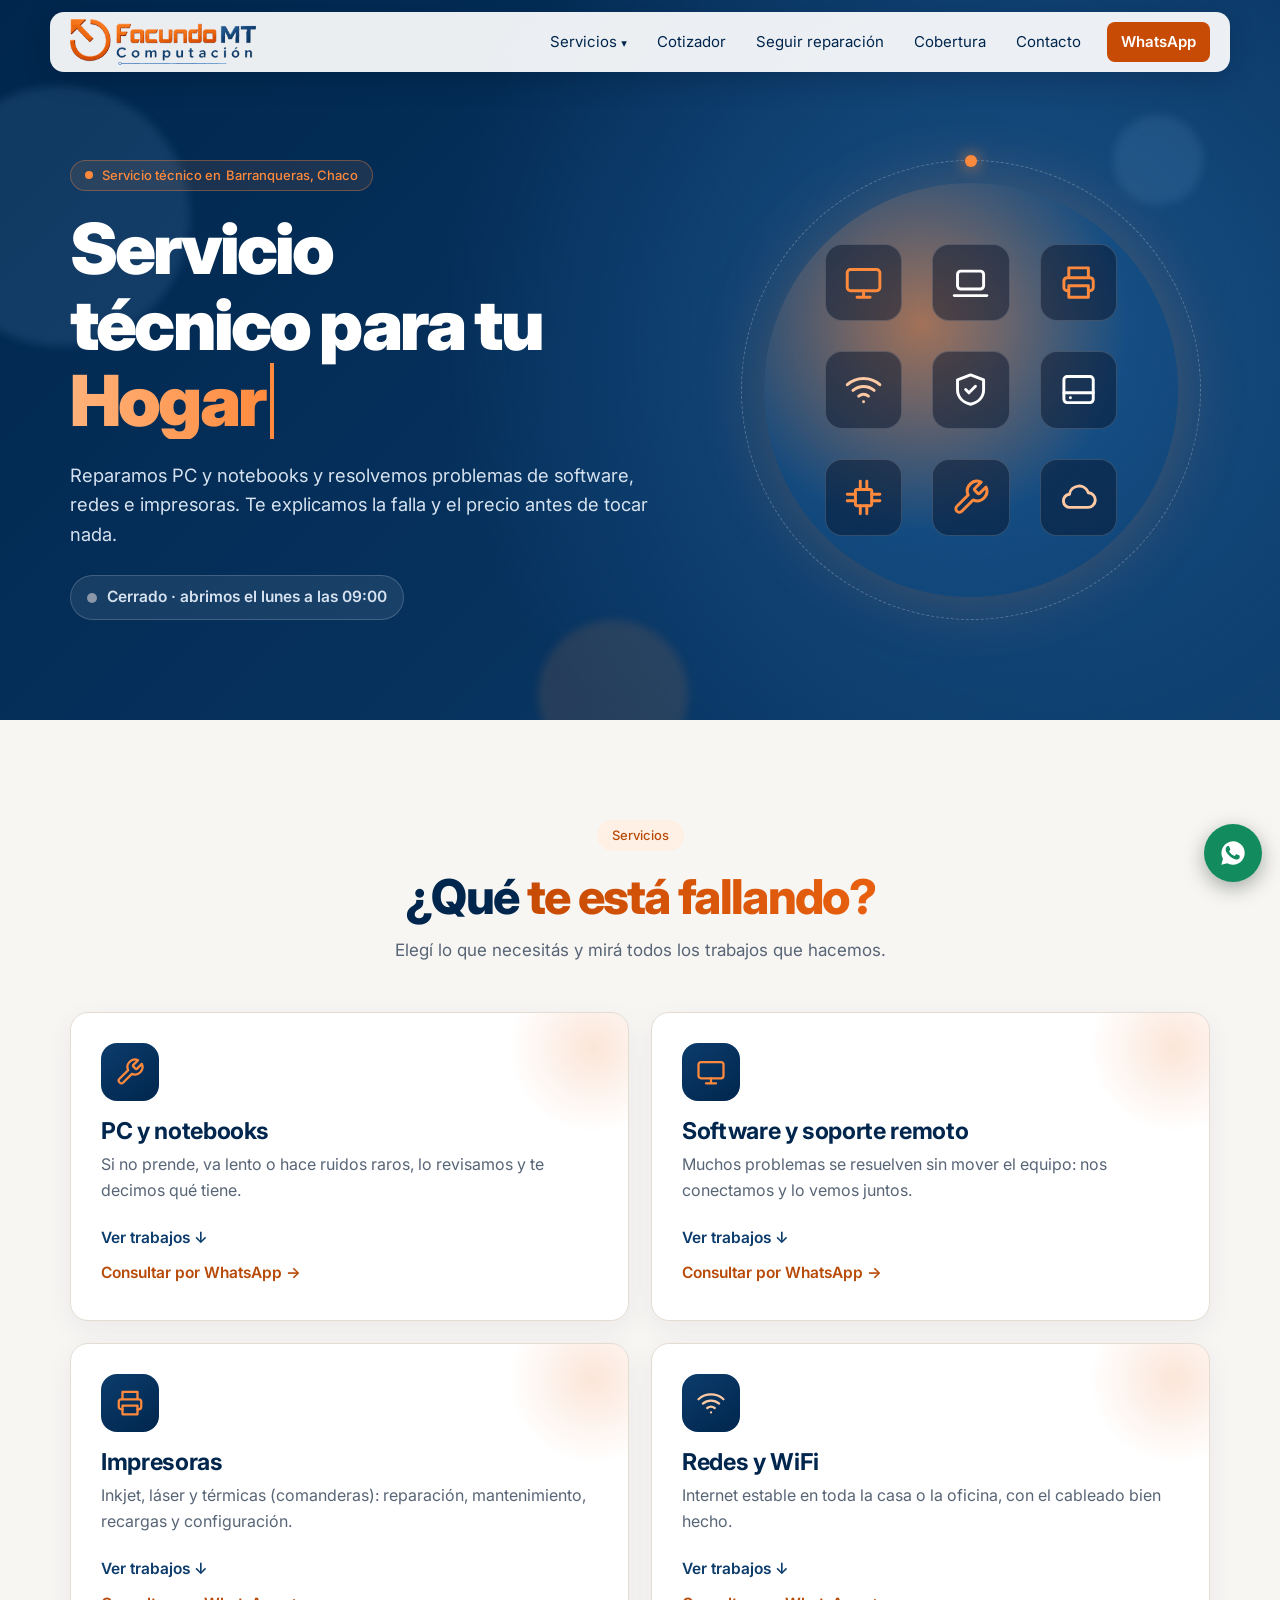
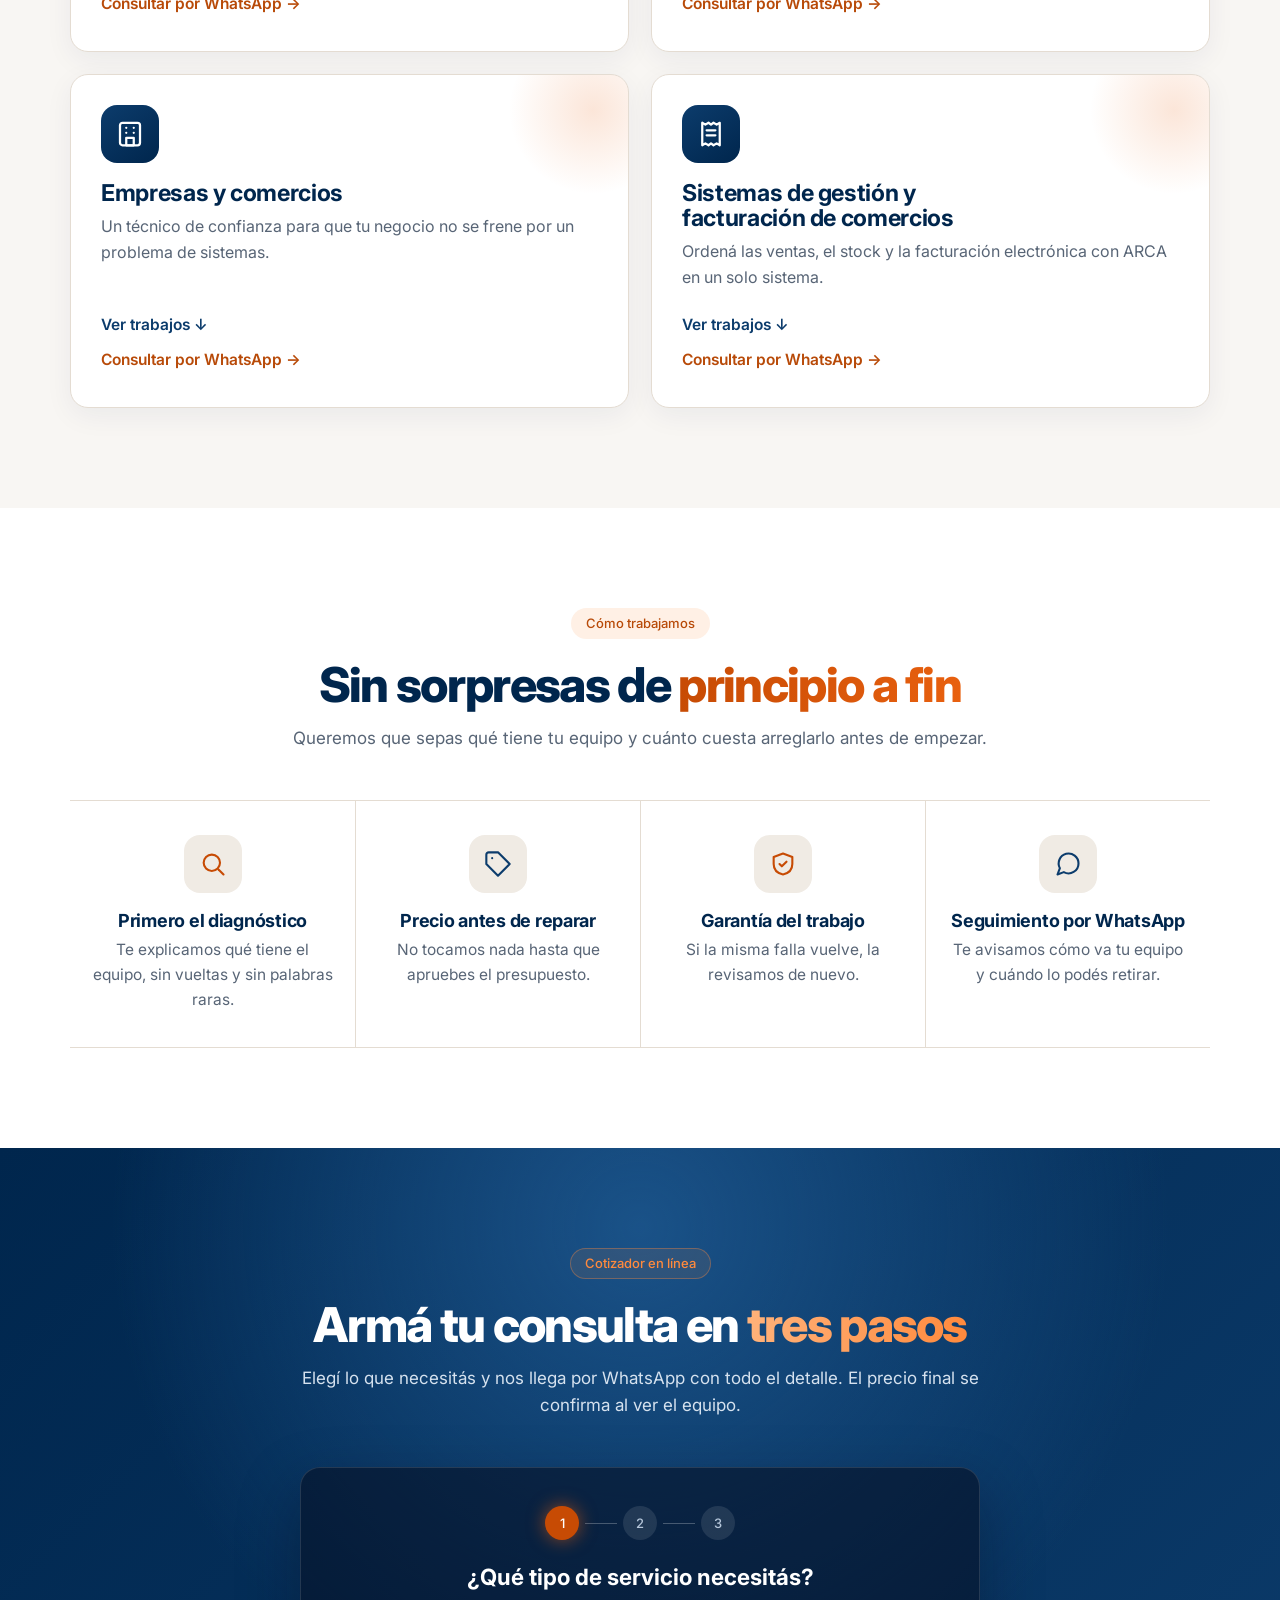
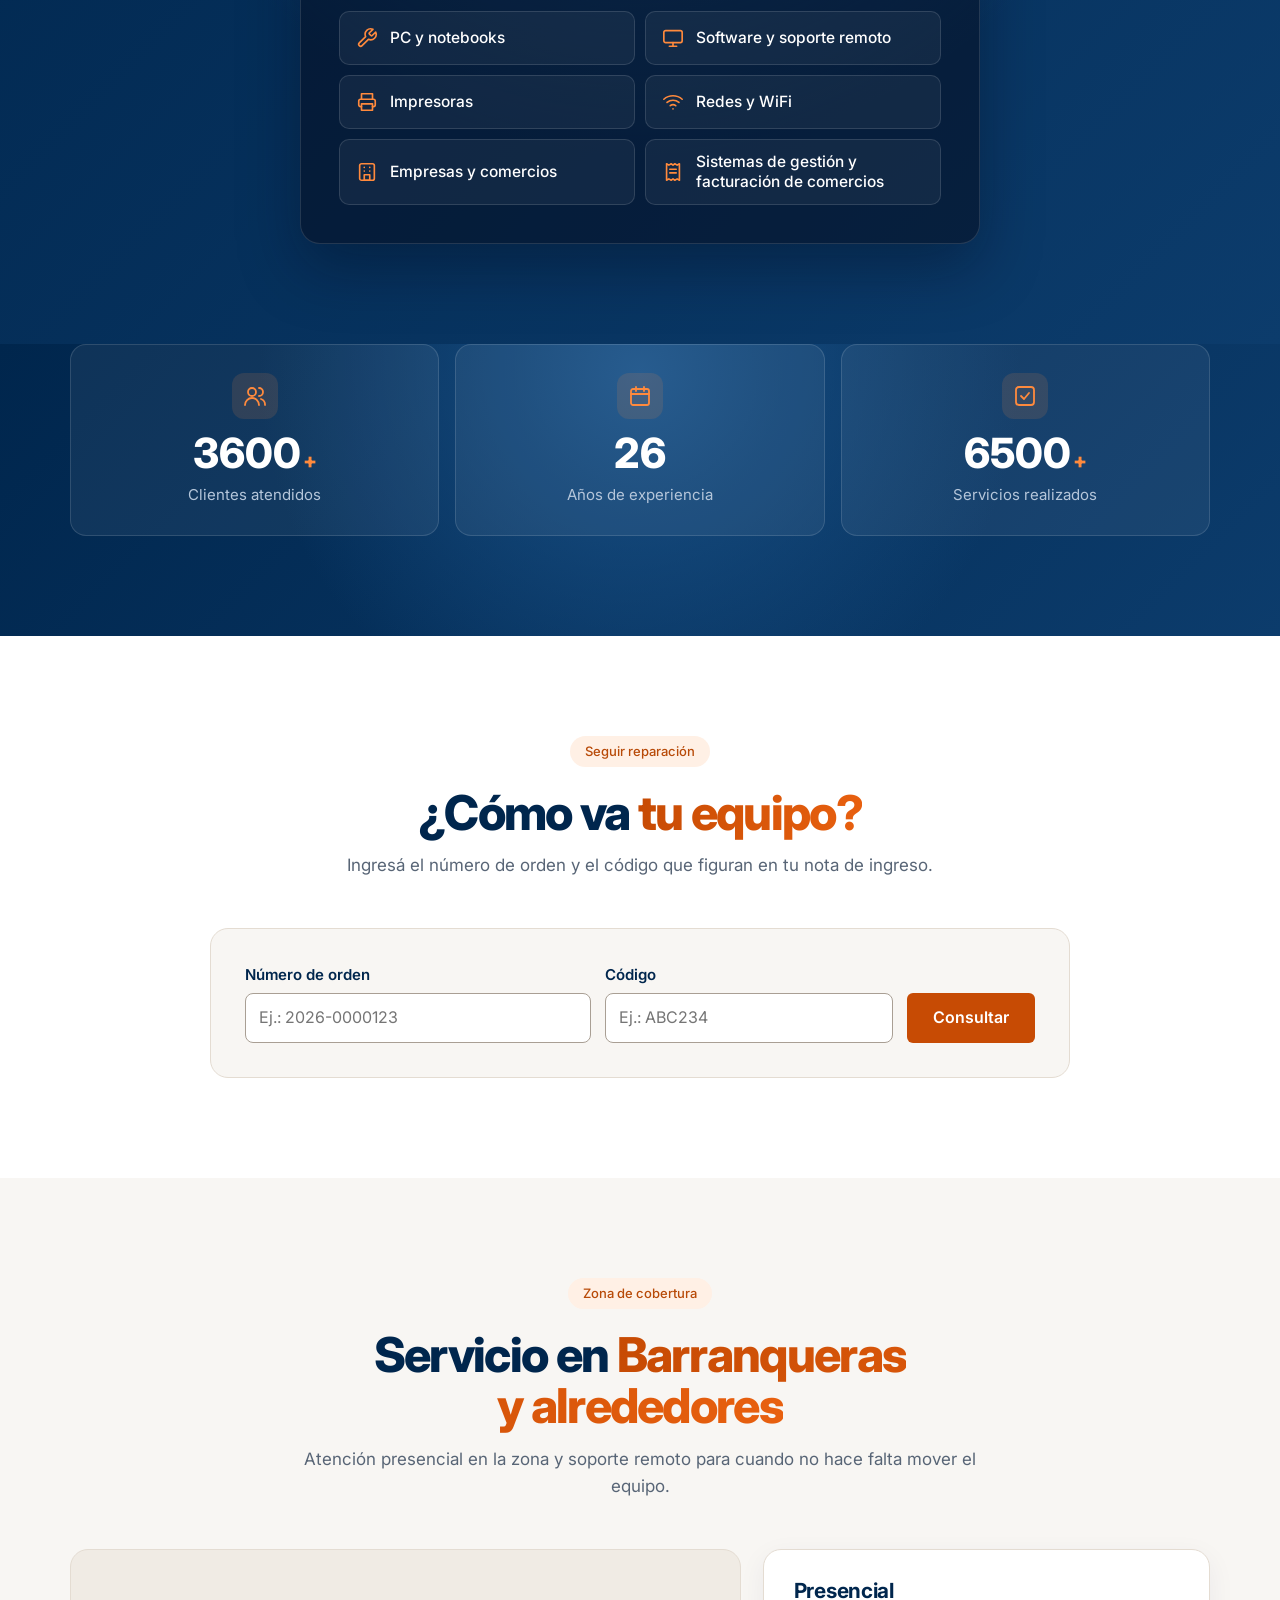
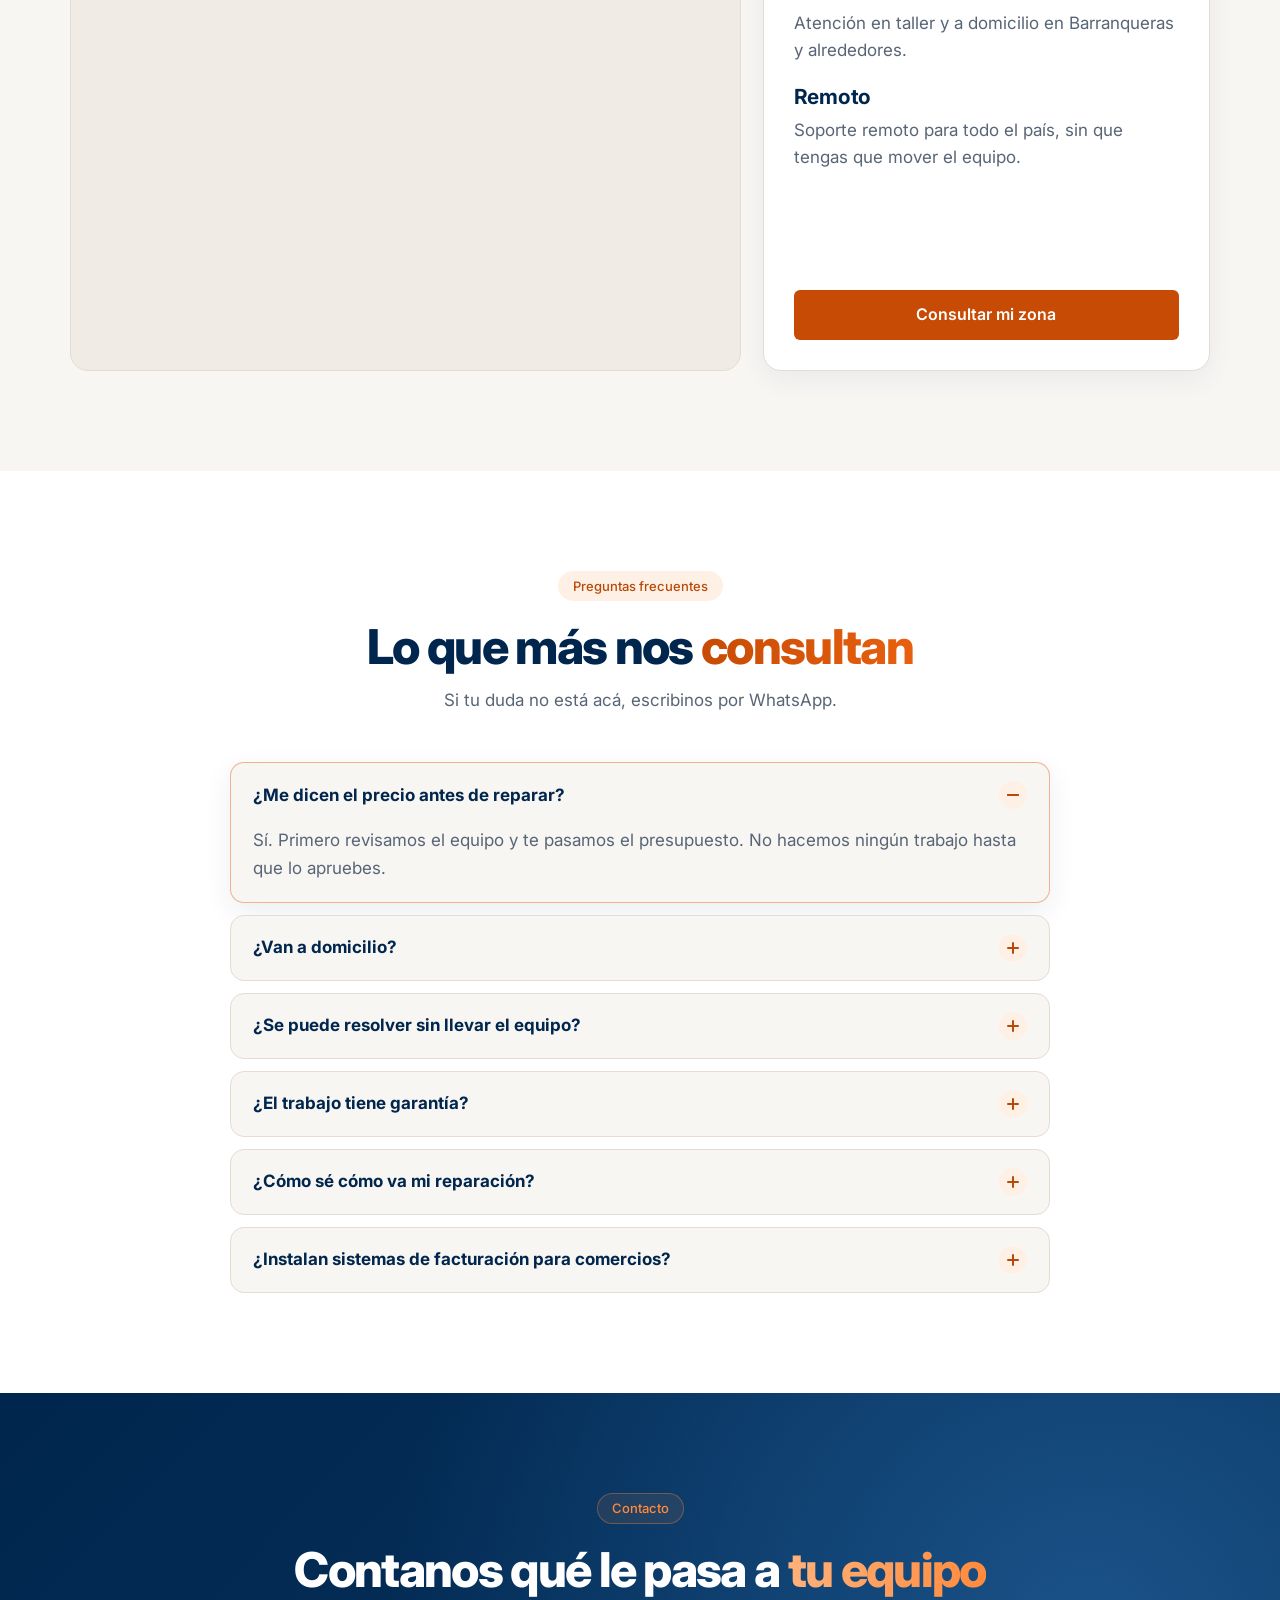
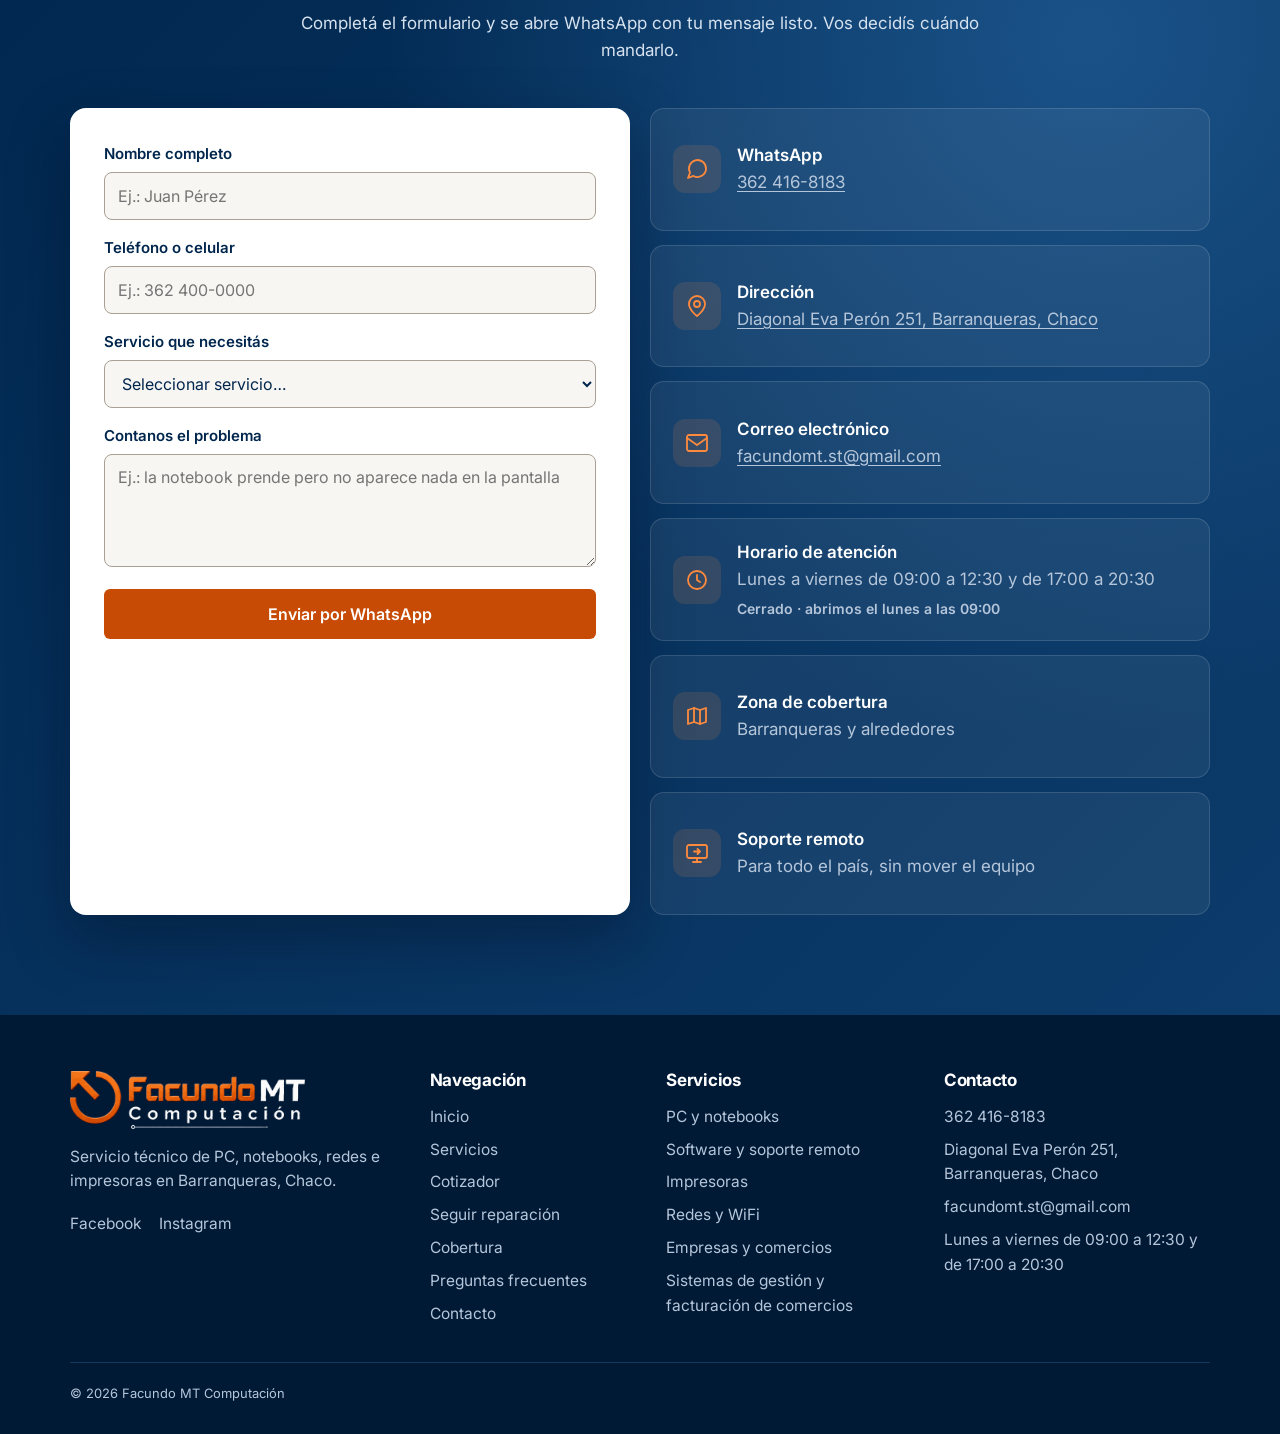
==== index.html @ bd8c8961 "Instagram en el pie de página Co-Authored-By: Claude Opus 5.5 <noreply@anthropic.com>" ====
<!doctype html>
<html lang="es">
<head>
<meta charset="utf-8">
<meta name="viewport" content="width=device-width, initial-scale=1">
<title>Facundo MT Computación | Servicio técnico en Barranqueras, Chaco</title>
<meta name="description" content="Servicio técnico de PC, notebooks, impresoras y redes en Barranqueras, Chaco. Soporte remoto y sistemas de facturación con ARCA. Consultá por WhatsApp.">
<link rel="canonical" href="https://www.facundomt.com.ar/">
<meta name="theme-color" content="#00264d">
<meta property="og:type" content="website">
<meta property="og:locale" content="es_AR">
<meta property="og:site_name" content="Facundo MT Computación">
<meta property="og:title" content="Facundo MT Computación | Servicio técnico en Barranqueras, Chaco">
<meta property="og:description" content="Reparación de PC, notebooks, impresoras y redes. Soporte remoto y sistemas de facturación con ARCA.">
<meta property="og:url" content="https://www.facundomt.com.ar/">
<meta property="og:image" content="https://www.facundomt.com.ar/compartir.png">
<meta property="og:image:width" content="1200">
<meta property="og:image:height" content="630">
<meta property="og:image:alt" content="Logo de Facundo MT Computación">
<meta name="twitter:card" content="summary_large_image">
<script type="application/ld+json">
{
  "@context": "https://schema.org",
  "@type": "ComputerRepair",
  "name": "Facundo MT Computación",
  "url": "https://www.facundomt.com.ar/",
  "logo": "https://www.facundomt.com.ar/logo.png",
  "image": "https://www.facundomt.com.ar/compartir.png",
  "telephone": "+54 9 362 416-8183",
  "email": "facundomt.st@gmail.com",
  "address": {
    "@type": "PostalAddress",
    "streetAddress": "Diagonal Eva Perón 251",
    "addressLocality": "Barranqueras",
    "addressRegion": "Chaco",
    "addressCountry": "AR"
  },
  "areaServed": "Barranqueras, Chaco",
  "openingHoursSpecification": [
    { "@type": "OpeningHoursSpecification", "dayOfWeek": ["Monday", "Tuesday", "Wednesday", "Thursday", "Friday"], "opens": "09:00", "closes": "12:30" },
    { "@type": "OpeningHoursSpecification", "dayOfWeek": ["Monday", "Tuesday", "Wednesday", "Thursday", "Friday"], "opens": "17:00", "closes": "20:30" }
  ]
}
</script>
<link rel="icon" type="image/png" href="favicon.png?v=21">
<link rel="apple-touch-icon" href="favicon.png?v=21">
<link rel="preconnect" href="https://fonts.googleapis.com">
<link rel="preconnect" href="https://fonts.gstatic.com" crossorigin>
<link href="https://fonts.googleapis.com/css2?family=Inter:wght@400;500;600;700;800;900&display=swap" rel="stylesheet">
<link rel="stylesheet" href="estilos.css?v=21">
</head>
<body>
<a class="saltar" href="#servicios">Saltar al contenido</a>
<div id="aviso-config" class="aviso-config" hidden>Vista previa: completá tus datos en <code>config.js</code> para activar tu WhatsApp.</div>

<header class="cabecera">
  <div class="contenedor cabecera-fila">
    <a class="marca" href="#inicio">
      <img src="logo.png?v=21" alt="Facundo MT Computación" width="600" height="148">
    </a>
    <button class="menu-boton" aria-expanded="false" aria-controls="menu" aria-label="Abrir menú">
      <span></span><span></span>
    </button>
    <nav id="menu" class="menu" aria-label="Principal">
      <div class="menu-grupo">
        <a href="#servicios">Servicios <span class="flecha" aria-hidden="true">▾</span></a>
        <div id="mega" class="mega"></div>
      </div>
      <a href="#cotizador">Cotizador</a>
      <a href="#seguimiento">Seguir reparación</a>
      <a href="#cobertura">Cobertura</a>
      <a href="#contacto">Contacto</a>
      <a class="menu-wa" data-wa="Hola, necesito ayuda con un equipo." target="_blank" rel="noopener">WhatsApp</a>
    </nav>
  </div>
</header>

<main>
  <section id="inicio" class="portada">
    <div class="particulas" aria-hidden="true"><i></i><i></i><i></i></div>
    <div class="contenedor portada-grilla">
      <div>
        <p class="insignia entrada"><span class="punto"></span>Servicio técnico en <span data-ciudad></span></p>
        <h1 class="entrada" style="--d:.1s" aria-label="Servicio técnico para tu PC, notebook, hogar, oficina o comercio">
          <span aria-hidden="true">Servicio técnico para tu</span>
          <span class="escritura" aria-hidden="true"><span id="escritura-texto">PC y notebook</span></span>
        </h1>
        <p class="portada-texto entrada" style="--d:.2s">Reparamos PC y notebooks y resolvemos problemas de software, redes e impresoras. Te explicamos la falla y el precio antes de tocar nada.</p>
        <p class="estado-local entrada" style="--d:.3s" id="estado-local" hidden><span class="estado-punto"></span><span id="estado-texto"></span></p>
      </div>
      <div class="orbe entrada" style="--d:.4s" aria-hidden="true">
        <div class="orbe-nucleo"></div>
        <div class="orbe-anillo"></div>
        <div class="orbe-iconos" id="orbe-iconos"></div>
      </div>
    </div>
  </section>

  <section id="servicios" class="seccion">
    <div class="contenedor">
      <div class="encabezado">
        <p class="insignia insignia-clara">Servicios</p>
        <h2>¿Qué <span class="texto-degrade">te está fallando?</span></h2>
        <p>Elegí lo que necesitás y mirá todos los trabajos que hacemos.</p>
      </div>
      <div id="lista-servicios" class="servicios"></div>
    </div>
  </section>

  <section class="seccion seccion-motivos">
    <div class="contenedor">
      <div class="encabezado">
        <p class="insignia insignia-clara">Cómo trabajamos</p>
        <h2>Sin sorpresas de <span class="texto-degrade">principio a fin</span></h2>
        <p>Queremos que sepas qué tiene tu equipo y cuánto cuesta arreglarlo antes de empezar.</p>
      </div>
      <ul id="lista-motivos" class="motivos"></ul>
    </div>
  </section>

  <section id="cotizador" class="seccion seccion-cotizador">
    <div class="contenedor">
      <div class="encabezado">
        <p class="insignia">Cotizador en línea</p>
        <h2>Armá tu consulta en <span class="texto-degrade">tres pasos</span></h2>
        <p>Elegí lo que necesitás y nos llega por WhatsApp con todo el detalle. El precio final se confirma al ver el equipo.</p>
      </div>
      <div class="asistente" id="asistente">
        <ol class="pasos" aria-hidden="true"><li>1</li><li>2</li><li>3</li></ol>
        <p class="asistente-paso" id="asistente-titulo" tabindex="-1"></p>
        <div id="asistente-cuerpo" class="asistente-opciones"></div>
        <button id="asistente-atras" class="asistente-atras" type="button" hidden>← Atrás</button>
      </div>
    </div>
  </section>

  <section id="bloque-numeros" class="seccion seccion-numeros" hidden>
    <div class="contenedor numeros" id="lista-numeros"></div>
  </section>

  <section id="bloque-opiniones" class="seccion" hidden>
    <div class="contenedor">
      <div class="encabezado">
        <p class="insignia insignia-clara">Opiniones</p>
        <h2>Lo que cuentan nuestros <span class="texto-degrade">clientes</span></h2>
        <p>Experiencias de personas que ya nos trajeron su equipo.</p>
      </div>
      <div class="carrusel-zona">
        <div id="lista-opiniones" class="carrusel" tabindex="0" aria-label="Opiniones de clientes"></div>
        <div class="carrusel-control">
          <button type="button" id="opinion-anterior" aria-label="Opinión anterior">←</button>
          <div id="opinion-puntos" class="carrusel-puntos" aria-hidden="true"></div>
          <button type="button" id="opinion-siguiente" aria-label="Opinión siguiente">→</button>
        </div>
      </div>
    </div>
  </section>

  <section id="seguimiento" class="seccion seccion-seguimiento">
    <div class="contenedor">
      <div class="encabezado">
        <p class="insignia insignia-clara">Seguir reparación</p>
        <h2>¿Cómo va <span class="texto-degrade">tu equipo?</span></h2>
        <p>Ingresá el número de orden y el código que figuran en tu nota de ingreso.</p>
      </div>
      <div class="seguimiento-caja">
        <form id="form-seguimiento" class="seguimiento-form" novalidate>
          <div>
            <label for="s-folio">Número de orden</label>
            <input id="s-folio" name="folio" autocomplete="off" inputmode="numeric" placeholder="Ej.: 2026-0000123" required>
          </div>
          <div>
            <label for="s-codigo">Código</label>
            <input id="s-codigo" name="codigo" autocomplete="off" autocapitalize="characters" spellcheck="false" maxlength="12" placeholder="Ej.: ABC234" required>
          </div>
          <button class="boton boton-wa" type="submit">Consultar</button>
        </form>
        <div id="resultado-seguimiento" class="seguimiento-resultado" aria-live="polite"></div>
      </div>
    </div>
  </section>

  <section id="cobertura" class="seccion seccion-cobertura">
    <div class="contenedor">
      <div class="encabezado">
        <p class="insignia insignia-clara">Zona de cobertura</p>
        <h2>Servicio en <span class="texto-degrade" id="cobertura-titulo"></span></h2>
        <p>Atención presencial en la zona y soporte remoto para cuando no hace falta mover el equipo.</p>
      </div>
      <div class="cobertura-grilla">
        <div class="cobertura-mapa" id="cobertura-mapa"></div>
        <div class="cobertura-info">
          <h3>Presencial</h3>
          <p id="cobertura-presencial"></p>
          <ul id="cobertura-zonas" class="zonas"></ul>
          <h3>Remoto</h3>
          <p id="cobertura-remoto"></p>
          <a class="boton boton-wa" data-wa="Hola, ¿llegan hasta mi zona?" target="_blank" rel="noopener">Consultar mi zona</a>
        </div>
      </div>
    </div>
  </section>

  <section id="preguntas" class="seccion seccion-preguntas" hidden>
    <div class="contenedor">
      <div class="encabezado">
        <p class="insignia insignia-clara">Preguntas frecuentes</p>
        <h2>Lo que más nos <span class="texto-degrade">consultan</span></h2>
        <p>Si tu duda no está acá, escribinos por WhatsApp.</p>
      </div>
      <div id="lista-preguntas" class="preguntas"></div>
    </div>
  </section>

  <section id="contacto" class="seccion seccion-contacto">
    <div class="contenedor">
      <div class="contacto-titulo">
        <p class="insignia">Contacto</p>
        <h2>Contanos qué le pasa a <span class="texto-degrade">tu equipo</span></h2>
        <p>Completá el formulario y se abre WhatsApp con tu mensaje listo. Vos decidís cuándo mandarlo.</p>
      </div>
      <div class="contacto-grilla">
        <form id="formulario" class="formulario">
          <label for="f-nombre">Nombre completo</label>
          <input id="f-nombre" name="nombre" autocomplete="name" placeholder="Ej.: Juan Pérez" required>
          <label for="f-telefono">Teléfono o celular</label>
          <input id="f-telefono" name="telefono" type="tel" autocomplete="tel" placeholder="Ej.: 362 400-0000">
          <label for="f-servicio">Servicio que necesitás</label>
          <select id="f-servicio" name="servicio" required></select>
          <label for="f-problema">Contanos el problema</label>
          <textarea id="f-problema" name="problema" rows="4" required placeholder="Ej.: la notebook prende pero no aparece nada en la pantalla"></textarea>
          <button class="boton boton-wa" type="submit">Enviar por WhatsApp</button>
        </form>
        <ul id="datos-contacto" class="contacto-tarjetas"></ul>
      </div>
    </div>
  </section>
</main>

<footer class="pie">
  <div class="contenedor pie-grilla">
    <div>
      <img class="pie-marca" src="logo-claro.png?v=21" alt="Facundo MT Computación" width="600" height="148" loading="lazy">
      <p>Servicio técnico de PC, notebooks, redes e impresoras en <span data-ciudad></span>.</p>
      <div id="pie-redes" class="pie-redes"></div>
    </div>
    <nav aria-label="Secciones">
      <h3>Navegación</h3>
      <ul>
        <li><a href="#inicio">Inicio</a></li>
        <li><a href="#servicios">Servicios</a></li>
        <li><a href="#cotizador">Cotizador</a></li>
        <li><a href="#seguimiento">Seguir reparación</a></li>
        <li><a href="#cobertura">Cobertura</a></li>
        <li><a href="#preguntas">Preguntas frecuentes</a></li>
        <li><a href="#contacto">Contacto</a></li>
      </ul>
    </nav>
    <nav aria-label="Servicios">
      <h3>Servicios</h3>
      <ul id="pie-servicios"></ul>
    </nav>
    <div>
      <h3>Contacto</h3>
      <ul id="pie-contacto"></ul>
    </div>
  </div>
  <div class="contenedor pie-copy"><small>© <span id="anio"></span> <span data-nombre></span></small></div>
</footer>

<a class="wa-flotante" data-wa="Hola, necesito ayuda con un equipo." target="_blank" rel="noopener" aria-label="Escribir por WhatsApp">
  <svg viewBox="0 0 24 24" width="28" height="28" aria-hidden="true"><path fill="currentColor" d="M12 2a10 10 0 0 0-8.6 15L2 22l5.1-1.3A10 10 0 1 0 12 2Zm5.8 14.1c-.2.7-1.4 1.3-2 1.4-.5.1-1.2.1-1.9-.1-.4-.1-1-.3-1.8-.7-3-1.3-5-4.4-5.200-4.600-.1-.2-1.200-1.600-1.200-3.100s.8-2.200 1.100-2.500c.3-.3.600-.4.800-.4h.6c.2 0 .4 0 .6.500l.8 2c.1.200.1.400 0 .6l-.3.5-.4.5c-.1.100-.3.300-.1.600.2.300.8 1.300 1.700 2.100 1.200 1 2.100 1.400 2.400 1.500.3.100.5.100.7-.1l.9-1.100c.2-.3.400-.2.700-.1l1.900.9c.3.100.5.200.6.300.100.200.100.800-.1 1.500Z"/></svg>
</a>

<script src="config.js?v=21"></script>
<script src="app.js?v=21"></script>
</body>
</html>
---- estilos.css ----
:root {
  --tinta: #00264d;
  --tinta-2: #0c3c6c;
  --texto: #1f3147;
  --texto-suave: #586576;
  --papel: #f8f6f3;
  --papel-2: #f0ebe4;
  --blanco: #ffffff;
  --linea: #e4dcd2;
  --ambar: #ff8a3d;
  --ambar-oscuro: #b84a08;
  --azul: #ffb27a;
  --wa: #c74b04;
  --wa-hover: #b04304;
  --claro-suave: #b5c6da;
  --titulos: "Inter", system-ui, -apple-system, "Segoe UI", sans-serif;
  --cuerpo: "Inter", system-ui, -apple-system, "Segoe UI", sans-serif;
  --mono: "Inter", system-ui, -apple-system, "Segoe UI", sans-serif;
}

* { box-sizing: border-box; }
html { scroll-behavior: smooth; scroll-padding-top: 92px; }
body { margin: 0; background: var(--papel); color: var(--texto); font: 400 1.0625rem/1.6 var(--cuerpo); overflow-x: hidden; }
h1, h2, h3 { font-family: var(--titulos); line-height: 1.08; margin: 0; color: var(--tinta); text-wrap: balance; }
h1 { font-size: clamp(2.35rem, 6vw, 4.4rem); font-weight: 900; letter-spacing: -.04em; color: var(--blanco); }
h2 { font-size: clamp(1.9rem, 4vw, 3rem); font-weight: 800; letter-spacing: -.035em; }
h3 { font-size: 1.3rem; font-weight: 700; letter-spacing: -.015em; }
p { margin: 0; }
a { color: inherit; }
:focus-visible { outline: 3px solid var(--ambar); outline-offset: 3px; border-radius: 4px; }
[hidden] { display: none !important; }

.contenedor { width: min(1140px, 100% - 32px); margin-inline: auto; }
.saltar { position: absolute; left: -999px; top: 8px; background: var(--blanco); padding: 8px 14px; z-index: 30; }
.saltar:focus { left: 8px; }
.aviso-config { background: var(--ambar); color: var(--tinta); font-size: .875rem; padding: 6px 16px; text-align: center; }
.aviso-config code { font-family: var(--mono); }

.boton { display: inline-flex; align-items: center; justify-content: center; min-height: 50px; padding: 12px 24px; border-radius: 6px; border: 2px solid transparent; font: 600 1rem/1.2 var(--cuerpo); text-decoration: none; cursor: pointer; transition: background-color .15s, color .15s, border-color .15s, transform .2s, box-shadow .2s; }
.boton:hover { transform: translateY(-2px); }
.boton-wa { background: var(--wa); color: #fff; }
.boton-wa:hover { background: var(--wa-hover); box-shadow: 0 10px 26px rgba(232, 96, 15, .4); }
.boton-linea { border-color: rgba(255, 255, 255, .35); color: var(--blanco); }
.boton-linea:hover { border-color: var(--ambar); color: var(--ambar); }

/* Cabecera flotante */
.cabecera { position: fixed; top: 12px; left: 12px; right: 12px; max-width: 1180px; margin-inline: auto; z-index: 20; background: rgba(255, 255, 255, .92); backdrop-filter: blur(14px); color: var(--tinta); border-radius: 14px; box-shadow: 0 8px 26px rgba(4, 16, 36, .22); transition: background-color .25s, box-shadow .25s; }
.cabecera.con-scroll { background: var(--blanco); box-shadow: 0 10px 32px rgba(4, 16, 36, .28); }
.cabecera-fila { display: flex; align-items: center; justify-content: space-between; min-height: 60px; gap: 20px; }
.marca { display: flex; align-items: center; gap: 10px; font: 700 1.125rem/1.1 var(--titulos); text-decoration: none; }
.marca img { display: block; width: auto; height: 46px; }
.menu { display: flex; align-items: center; gap: 6px; font-size: .9375rem; }
.menu a { display: block; white-space: nowrap; padding: 7px 12px; border-radius: 8px; text-decoration: none; transition: background-color .2s, color .2s; }
.menu a:hover, .menu a.activa { background: var(--papel-2); color: #b84a08; }
.menu .menu-wa { background: var(--wa); color: #fff; padding: 8px 14px; margin-left: 8px; font-weight: 600; }
.menu .menu-wa:hover { background: var(--wa-hover); color: #fff; }
.flecha { display: inline-block; font-size: .75em; transition: transform .2s; }
.menu-grupo { position: relative; }
.menu-grupo:hover .flecha, .menu-grupo:focus-within .flecha { transform: rotate(180deg); }
.mega { position: absolute; top: calc(100% + 12px); left: -20px; width: 560px; display: grid; grid-template-columns: 1fr 1fr; gap: 4px; padding: 12px; background: var(--blanco); border-radius: 14px; box-shadow: 0 18px 44px rgba(4, 16, 36, .28); opacity: 0; visibility: hidden; transform: translateY(10px); transition: opacity .2s, transform .2s, visibility .2s; }
.mega::before { content: ""; position: absolute; left: 0; right: 0; top: -14px; height: 14px; }
.menu-grupo:hover .mega, .menu-grupo:focus-within .mega { opacity: 1; visibility: visible; transform: none; }
.mega a { white-space: normal; }
.mega a b { display: block; color: var(--tinta); font-weight: 600; }
.mega a small { display: block; margin-top: 2px; color: var(--texto-suave); font-size: .8125rem; line-height: 1.35; }
.menu-boton { display: none; width: 44px; height: 44px; background: none; border: 0; padding: 10px; cursor: pointer; }
.menu-boton span { display: block; height: 2px; background: var(--tinta); margin: 7px 0; transition: transform .2s; }
.menu-boton[aria-expanded="true"] span:first-child { transform: translateY(4.5px) rotate(45deg); }
.menu-boton[aria-expanded="true"] span:last-child { transform: translateY(-4.5px) rotate(-45deg); }

/* Portada */
.portada { position: relative; overflow: hidden; background: radial-gradient(circle at 78% 45%, #1a5288 0%, transparent 52%), linear-gradient(135deg, #00264d 0%, #0c3c6c 100%); color: #d6e2ef; padding: clamp(116px, 13vw, 160px) 0 clamp(60px, 8vw, 100px); }
.portada-grilla { position: relative; display: grid; grid-template-columns: 1.25fr 1fr; gap: clamp(32px, 5vw, 64px); align-items: center; }
.insignia { display: inline-flex; flex-wrap: wrap; align-items: center; gap: .4em; margin-bottom: 20px; padding: 6px 14px; border: 1px solid rgba(255, 138, 61, .35); border-radius: 999px; background: rgba(255, 138, 61, .1); color: var(--ambar); font: 500 .8125rem/1.3 var(--mono); }
.punto { width: 8px; height: 8px; margin-right: 4px; border-radius: 50%; background: var(--ambar); animation: latir 2s ease-in-out infinite; }
.escritura { display: block; min-height: 1.08em; white-space: nowrap; }
#escritura-texto { display: inline-block; min-height: 1.08em; padding-right: 6px; vertical-align: top; background: linear-gradient(90deg, var(--azul), var(--ambar)); -webkit-background-clip: text; background-clip: text; color: transparent; border-right: 4px solid var(--ambar); animation: cursor .8s step-end infinite; }
.particulas i { position: absolute; border-radius: 50%; background: rgba(120, 170, 220, .14); filter: blur(4px); animation: derivar 9s ease-in-out infinite; }
.particulas i:nth-child(1) { width: 260px; height: 260px; left: -70px; top: 12%; }
.particulas i:nth-child(2) { width: 150px; height: 150px; left: 42%; bottom: -50px; background: rgba(255, 138, 61, .12); animation-delay: -3s; }
.particulas i:nth-child(3) { width: 90px; height: 90px; right: 6%; top: 16%; animation-delay: -6s; }
.orbe { position: relative; width: min(100%, 460px); aspect-ratio: 1; margin-inline: auto; }
.orbe-nucleo { position: absolute; inset: 5%; border-radius: 50%; background: radial-gradient(circle at 38% 34%, rgba(255, 138, 61, .6), rgba(20, 80, 135, .5) 55%, rgba(11, 60, 110, .25) 100%); box-shadow: 0 0 70px rgba(255, 138, 61, .22); animation: respirar 6s ease-in-out infinite; }
.orbe-anillo { position: absolute; inset: 0; border: 1px dashed rgba(255, 255, 255, .25); border-radius: 50%; animation: girar 22s linear infinite; }
.orbe-anillo::after { content: ""; position: absolute; top: -6px; left: calc(50% - 6px); width: 12px; height: 12px; border-radius: 50%; background: var(--ambar); box-shadow: 0 0 16px var(--ambar); }
.orbe-iconos { position: absolute; inset: 15%; display: grid; grid-template-columns: repeat(3, 1fr); place-items: center; }
.ficha { display: grid; place-items: center; width: 72%; aspect-ratio: 1; border: 1px solid rgba(255, 255, 255, .16); border-radius: 22%; background: rgba(6, 20, 45, .5); color: var(--c); animation: flotar 6s ease-in-out infinite; }
.ficha svg { width: 52%; height: 52%; fill: none; stroke: currentColor; stroke-width: 1.8; stroke-linecap: round; stroke-linejoin: round; }
.portada-texto { margin-top: 22px; max-width: 56ch; font-size: 1.15rem; }
.acciones { display: flex; flex-wrap: wrap; gap: 12px; margin-top: 32px; }

/* Secciones */
.seccion { padding: clamp(60px, 8vw, 100px) 0; }
.encabezado { max-width: 720px; margin: 0 auto 48px; text-align: center; }
.encabezado h2 { margin-bottom: 14px; }
.encabezado p:last-child { color: var(--texto-suave); font-size: 1.0625rem; }
.insignia-clara { border-color: transparent; background: #fff0e5; color: #b84a08; }
.texto-degrade { background: linear-gradient(90deg, #c74b04, #e8600f); -webkit-background-clip: text; background-clip: text; color: transparent; }
.solo-lector { position: absolute; width: 1px; height: 1px; overflow: hidden; clip-path: inset(50%); white-space: nowrap; }
.icono svg { display: block; fill: none; stroke: currentColor; stroke-width: 1.8; stroke-linecap: round; stroke-linejoin: round; }

/* Servicios */
.servicios { display: grid; grid-template-columns: repeat(2, 1fr); gap: 22px; }
.servicio { position: relative; overflow: hidden; display: flex; flex-direction: column; padding: 30px; background: var(--blanco); border: 1px solid var(--linea); border-radius: 18px; box-shadow: 0 8px 28px rgba(0, 38, 77, .06); transition: transform .25s, box-shadow .25s; }
.servicio:last-child:nth-child(odd) { grid-column: 1 / -1; }
.servicio::before { content: ""; position: absolute; top: -50px; right: -50px; width: 170px; height: 170px; border-radius: 50%; background: radial-gradient(circle, rgba(232, 96, 15, .16), transparent 70%); pointer-events: none; }
.servicio::after { content: ""; position: absolute; left: 0; right: 0; bottom: 0; height: 3px; background: linear-gradient(90deg, #c74b04, var(--ambar)); transform: scaleX(0); transform-origin: left; transition: transform .35s; }
.servicio:hover { transform: translateY(-6px); box-shadow: 0 20px 44px rgba(0, 38, 77, .14); }
.servicio:hover::after { transform: scaleX(1); }
.servicio-icono { display: grid; place-items: center; width: 58px; height: 58px; border-radius: 16px; background: linear-gradient(145deg, #0c3c6c, #00264d); color: var(--c, #ff8a3d); transition: color .25s, transform .25s, box-shadow .25s; position: relative; overflow: hidden; }
.servicio-icono::before { content: ""; position: absolute; inset: 0; background: linear-gradient(135deg, #c74b04, #f08424); opacity: 0; transition: opacity .25s; }
.servicio-icono svg { position: relative; }
.servicio-icono svg { width: 30px; height: 30px; }
.servicio:hover .servicio-icono { color: #fff; transform: translateY(-4px) scale(1.06); box-shadow: 0 12px 24px rgba(232, 96, 15, .35); }
.servicio:hover .servicio-icono::before { opacity: 1; }
.servicio h3 { margin-top: 18px; font-size: 1.45rem; }
.servicio p { margin-top: 8px; color: var(--texto-suave); font-size: 1rem; }
.servicio-detalle { display: grid; grid-template-rows: 0fr; visibility: hidden; transition: grid-template-rows .35s ease, visibility .35s; }
.servicio.abierto .servicio-detalle { grid-template-rows: 1fr; visibility: visible; }
.servicio-detalle ul { min-height: 0; overflow: hidden; list-style: none; margin: 0; padding: 0; font-size: .9688rem; }
.servicio-detalle li { position: relative; padding: 7px 0 7px 26px; }
.servicio-detalle li:first-child { margin-top: 12px; }
.servicio-detalle li::before { content: "✓"; position: absolute; left: 2px; color: var(--ambar-oscuro); font-weight: 600; }
.servicio-acciones { display: grid; justify-items: start; gap: 2px; margin-top: auto; padding-top: 16px; }
.servicio-ver { min-height: 36px; padding: 4px 0; background: none; border: 0; color: #0c3c6c; font: 600 .9688rem var(--cuerpo); cursor: pointer; }
.servicio-ver span { display: inline-block; transition: transform .3s; }
.servicio.abierto .servicio-ver span { transform: rotate(180deg); }
.servicio-enlace { padding: 4px 0; color: var(--ambar-oscuro); font-weight: 600; font-size: .9688rem; text-decoration: none; text-underline-offset: 3px; }
.servicio-enlace:hover { text-decoration: underline; }

/* Cómo trabajamos */
.seccion-motivos { background: var(--blanco); }
.motivos { display: grid; grid-template-columns: repeat(4, 1fr); list-style: none; margin: 0; padding: 0; border-block: 1px solid var(--linea); }
.motivos li { padding: 34px 22px; text-align: center; border-left: 1px solid var(--linea); transition: background-color .25s; }
.motivos li:first-child { border-left: 0; }
.motivos li:hover { background: #fff5ee; }
.motivo-icono { display: grid; place-items: center; width: 58px; height: 58px; margin: 0 auto 18px; border-radius: 16px; background: var(--papel-2); color: var(--c); transition: background .25s, color .25s, transform .25s; }
.motivo-icono svg { width: 28px; height: 28px; }
.motivos li:hover .motivo-icono { background: linear-gradient(135deg, #c74b04, #f08424); color: #fff; transform: translateY(-4px); }
.motivos h3 { font-size: 1.125rem; }
.motivos p { margin-top: 8px; color: var(--texto-suave); font-size: .9688rem; }

/* Cotizador */
.seccion-cotizador, .seccion-numeros { background: radial-gradient(circle at 50% 10%, #1a5288 0%, transparent 55%), linear-gradient(135deg, #00264d 0%, #0c3c6c 100%); color: #d6e2ef; }
.seccion-cotizador h2 { color: var(--blanco); }
.seccion-cotizador .encabezado p:last-child { color: #d6e2ef; }
.asistente { max-width: 680px; margin-inline: auto; padding: clamp(22px, 4vw, 38px); background: rgba(5, 15, 35, .6); border: 1px solid rgba(255, 255, 255, .12); border-radius: 20px; box-shadow: 0 24px 60px rgba(2, 10, 26, .35); }
.pasos { display: flex; justify-content: center; list-style: none; margin: 0 0 24px; padding: 0; }
.pasos li { position: relative; display: grid; place-items: center; width: 34px; height: 34px; border-radius: 50%; background: rgba(255, 255, 255, .1); color: var(--claro-suave); font: 500 .8125rem var(--mono); transition: background-color .25s, color .25s, box-shadow .25s; }
.pasos li + li { margin-left: 44px; }
.pasos li + li::before { content: ""; position: absolute; left: -38px; top: 50%; width: 32px; height: 1px; background: rgba(255, 255, 255, .25); }
.pasos li.activo { background: #c74b04; color: #fff; box-shadow: 0 0 18px rgba(232, 96, 15, .6); }
.asistente-paso { margin-bottom: 20px; color: var(--blanco); font: 700 1.4rem/1.2 var(--titulos); text-align: center; outline: 0; }
.asistente-opciones { display: grid; grid-template-columns: repeat(2, 1fr); gap: 10px; }
.asistente-opciones > * { animation: subir .35s ease-out both; }
.asistente-opciones > :nth-child(2) { animation-delay: .04s; }
.asistente-opciones > :nth-child(3) { animation-delay: .08s; }
.asistente-opciones > :nth-child(4) { animation-delay: .12s; }
.asistente-opciones > :nth-child(5) { animation-delay: .16s; }
.asistente-opciones > :nth-child(6) { animation-delay: .2s; }
.asistente-opciones > :not(.opcion) { grid-column: 1 / -1; text-align: center; }
.opcion { display: flex; align-items: center; gap: 12px; width: 100%; min-height: 54px; padding: 12px 16px; text-align: left; background: rgba(255, 255, 255, .05); border: 1px solid rgba(255, 255, 255, .13); border-radius: 10px; font: 500 .9688rem/1.3 var(--cuerpo); color: var(--blanco); cursor: pointer; transition: border-color .2s, background-color .2s, transform .2s; }
.opcion:last-child:nth-child(odd) { grid-column: 1 / -1; }
.opcion:hover { border-color: var(--ambar); background: rgba(255, 255, 255, .1); transform: translateY(-2px); }
.opcion svg { flex: none; width: 22px; height: 22px; color: var(--ambar); }
.resultado-detalle { color: var(--claro-suave); }
.resultado-precio { font: 700 1.6rem/1.2 var(--titulos); color: var(--blanco); }
.resultado-nota { font-size: .9375rem; color: var(--claro-suave); margin-bottom: 8px; }
.asistente-atras { display: block; margin: 14px auto 0; min-height: 44px; background: none; border: 0; padding: 8px 12px; color: var(--claro-suave); font: 500 .9688rem var(--cuerpo); cursor: pointer; }
.asistente-atras:hover { color: var(--blanco); }

/* Números */
.seccion-numeros { padding-top: 0; }
.numeros { display: grid; grid-template-columns: repeat(auto-fit, minmax(200px, 1fr)); gap: 16px; }
.numeros > div { padding: 28px 18px; text-align: center; background: rgba(255, 255, 255, .06); border: 1px solid rgba(255, 255, 255, .13); border-radius: 16px; transition: transform .25s, background-color .25s; }
.numeros > div:hover { transform: translateY(-6px); background: rgba(255, 255, 255, .1); }
.numero-icono { display: grid; place-items: center; width: 46px; height: 46px; margin: 0 auto 14px; border-radius: 12px; background: rgba(255, 138, 61, .13); color: var(--ambar); }
.numero-icono svg { width: 24px; height: 24px; }
.numeros strong { display: block; font: 800 2.6rem/1 var(--titulos); color: var(--blanco); }
.numeros strong small { margin-left: 2px; font-size: .5em; color: var(--ambar); }
.numero-texto { display: block; margin-top: 8px; color: var(--claro-suave); font-size: .9375rem; }

/* Opiniones */
.carrusel { display: flex; gap: 18px; overflow-x: auto; scroll-snap-type: x mandatory; scrollbar-width: none; padding: 6px 2px; }
.carrusel::-webkit-scrollbar { display: none; }
.opinion { flex: 0 0 calc(50% - 9px); margin: 0; padding: 26px; scroll-snap-align: start; background: var(--blanco); border: 1px solid var(--linea); border-radius: 16px; display: flex; flex-direction: column; }
.opinion blockquote { margin: 0; font-style: italic; }
.estrellas { margin-bottom: 10px; color: #b97400; letter-spacing: 2px; }
.opinion figcaption { display: flex; align-items: center; gap: 12px; margin-top: auto; padding-top: 18px; font-weight: 600; color: var(--tinta); }
.avatar { display: grid; place-items: center; flex: none; width: 40px; height: 40px; border-radius: 50%; background: linear-gradient(135deg, #c74b04, #e8600f); color: #fff; font-size: .875rem; }
.opinion small { display: block; font-weight: 400; color: var(--texto-suave); }
.carrusel-control { display: flex; align-items: center; justify-content: center; gap: 14px; margin-top: 24px; }
.carrusel-control button { width: 44px; height: 44px; border: 1px solid var(--linea); border-radius: 12px; background: var(--blanco); color: var(--tinta); font-size: 1.1rem; cursor: pointer; transition: background-color .2s, color .2s; }
.carrusel-control button:hover { background: #c74b04; color: #fff; }
.carrusel-puntos { display: flex; gap: 6px; }
.carrusel-puntos i { width: 8px; height: 8px; border-radius: 4px; background: var(--linea); transition: width .25s, background-color .25s; }
.carrusel-puntos i.activo { width: 24px; background: #c74b04; }

/* Seguir reparación */
.seccion-seguimiento { background: var(--blanco); }
.seguimiento-caja { max-width: 860px; margin-inline: auto; padding: clamp(20px, 4vw, 34px); background: var(--papel); border: 1px solid var(--linea); border-radius: 18px; }
.seguimiento-form { display: grid; grid-template-columns: 1.2fr 1fr auto; gap: 14px; align-items: end; }
.seguimiento-form label { display: block; margin-bottom: 6px; font-weight: 600; font-size: .9375rem; color: var(--tinta); }
.seguimiento-form input { width: 100%; min-height: 50px; padding: 11px 13px; border: 1px solid #a99f94; border-radius: 8px; background: var(--blanco); color: var(--tinta); font: 400 1rem/1.4 var(--cuerpo); transition: border-color .2s, box-shadow .2s; }
.seguimiento-form input:focus { outline: 0; border-color: #b84a08; box-shadow: 0 0 0 4px rgba(255, 138, 61, .22); }
.seguimiento-form .boton:disabled { opacity: .65; cursor: wait; transform: none; }
.seguimiento-resultado:empty { display: none; }
.seguimiento-resultado { margin-top: 24px; animation: subir .35s ease-out both; }
.seguimiento-aviso { padding: 14px 16px; border-radius: 10px; background: var(--blanco); border: 1px solid var(--linea); }
.seguimiento-aviso .boton { margin-top: 12px; }
.seguimiento-datos { display: flex; flex-wrap: wrap; justify-content: space-between; gap: 6px 20px; margin-bottom: 24px; }
.seguimiento-datos strong { display: block; color: var(--tinta); font-size: 1.15rem; }
.seguimiento-datos span { color: var(--texto-suave); font-size: .9375rem; }
.linea-estados { display: grid; grid-template-columns: repeat(6, 1fr); list-style: none; margin: 0; padding: 0; }
.linea-estados li { position: relative; padding-top: 44px; text-align: center; color: var(--texto-suave); font-size: .875rem; font-weight: 500; line-height: 1.25; }
.linea-estados li::before { content: ""; position: absolute; top: 15px; left: -50%; width: 100%; height: 3px; background: var(--linea); }
.linea-estados li:first-child::before { display: none; }
.linea-estados i { position: absolute; z-index: 1; top: 2px; left: calc(50% - 14px); display: grid; place-items: center; width: 28px; height: 28px; border: 3px solid var(--linea); border-radius: 50%; background: var(--blanco); color: #fff; font: 700 .8125rem/1 var(--cuerpo); }
.linea-estados li.hecho::before, .linea-estados li.actual::before { background: #c74b04; }
.linea-estados li.hecho i { border-color: #c74b04; background: #c74b04; }
.linea-estados li.actual { color: var(--tinta); font-weight: 700; }
.linea-estados li.actual i { border-color: #c74b04; box-shadow: 0 0 0 5px rgba(232, 96, 15, .18); animation: latir 2s ease-in-out infinite; }
.seguimiento-presupuesto { margin-top: 22px; padding-top: 16px; border-top: 1px solid var(--linea); color: var(--tinta); font-weight: 600; }

/* Cobertura */
.seccion-cobertura { background: var(--papel); }
.cobertura-grilla, .contacto-grilla { display: grid; align-items: start; }
.cobertura-grilla { grid-template-columns: 1.5fr 1fr; gap: 22px; align-items: stretch; }
.cobertura-mapa { overflow: hidden; min-height: 420px; background: var(--papel-2); border: 1px solid var(--linea); border-radius: 18px; }
.cobertura-mapa iframe { display: block; width: 100%; height: 100%; min-height: 420px; border: 0; }
.cobertura-info { display: flex; flex-direction: column; align-items: flex-start; padding: 30px; background: var(--blanco); border: 1px solid var(--linea); border-radius: 18px; box-shadow: 0 8px 28px rgba(0, 38, 77, .06); }
.cobertura-info p { margin: 8px 0 22px; color: var(--texto-suave); }
.cobertura-info .boton { width: 100%; margin-top: auto; }
.zonas { display: flex; flex-wrap: wrap; gap: 6px; list-style: none; margin: -10px 0 22px; padding: 0; }
.zonas:empty { display: none; }
.zonas li { background: var(--papel-2); padding: 3px 10px; border-radius: 4px; font-size: .875rem; }
.seccion-contacto { background: radial-gradient(circle at 85% 20%, #1a5288 0%, transparent 48%), linear-gradient(135deg, #00264d 0%, #0c3c6c 100%); color: #d6e2ef; }
.contacto-titulo { max-width: 720px; margin: 0 auto 44px; text-align: center; }
.contacto-titulo h2 { color: var(--blanco); margin-bottom: 14px; }
.seccion-contacto .texto-degrade, .seccion-cotizador .texto-degrade { background-image: linear-gradient(90deg, var(--azul), var(--ambar)); }
.contacto-grilla { grid-template-columns: 1fr 1fr; gap: 20px; align-items: stretch; }
.contacto-tarjetas { display: grid; grid-auto-rows: 1fr; gap: 14px; list-style: none; margin: 0; padding: 0; }
.contacto-tarjeta { display: flex; align-items: center; gap: 16px; padding: 20px 22px; background: rgba(255, 255, 255, .06); border: 1px solid rgba(255, 255, 255, .13); border-radius: 14px; transition: transform .25s, background-color .25s, border-color .25s; }
.contacto-tarjeta:hover { transform: translate(5px, -2px); background: rgba(255, 255, 255, .1); border-color: rgba(255, 138, 61, .55); }
.contacto-icono { flex: none; display: grid; place-items: center; width: 48px; height: 48px; border-radius: 12px; background: rgba(255, 138, 61, .13); color: var(--ambar); }
.contacto-icono svg { width: 24px; height: 24px; fill: none; stroke: currentColor; stroke-width: 1.8; stroke-linecap: round; stroke-linejoin: round; }
.contacto-tarjeta b { display: block; color: var(--blanco); font-weight: 600; }
.contacto-tarjeta span, .contacto-tarjeta a { color: var(--claro-suave); overflow-wrap: anywhere; }
.contacto-tarjeta a { text-underline-offset: 3px; }
.contacto-tarjeta a:hover { color: var(--ambar); }
.formulario { display: grid; gap: 6px; align-content: start; background: var(--blanco); border-radius: 16px; padding: clamp(20px, 4vw, 34px); box-shadow: 0 24px 60px rgba(2, 10, 26, .35); }
.formulario label { font-weight: 600; font-size: .9375rem; margin-top: 10px; color: var(--tinta); }
.formulario label:first-child { margin-top: 0; }
.formulario input, .formulario select, .formulario textarea { width: 100%; min-height: 48px; padding: 11px 13px; border: 1px solid #a99f94; border-radius: 8px; background: var(--papel); color: var(--tinta); font: 400 1rem/1.4 var(--cuerpo); transition: border-color .2s, box-shadow .2s, background-color .2s; }
.formulario input:focus, .formulario select:focus, .formulario textarea:focus { outline: 0; border-color: #b84a08; background: var(--blanco); box-shadow: 0 0 0 4px rgba(255, 138, 61, .22); }
.formulario textarea { resize: vertical; }
.formulario .boton { margin-top: 16px; width: 100%; }

/* Pie */
.pie { background: #001a36; color: var(--claro-suave); padding: 56px 0 28px; font-size: .9688rem; }
.pie-grilla { display: grid; grid-template-columns: 1.6fr 1fr 1.2fr 1.3fr; gap: 32px; }
.pie-marca { display: block; width: auto; max-width: 100%; height: 58px; margin-bottom: 16px; }
.pie h3 { margin-bottom: 12px; color: var(--blanco); font-size: 1.0625rem; }
.pie ul { list-style: none; margin: 0; padding: 0; }
.pie li { padding: 4px 0; overflow-wrap: anywhere; }
.pie a { text-decoration: none; transition: color .2s; }
.pie a:hover { color: var(--ambar); }
.pie-redes { display: flex; gap: 18px; margin-top: 10px; }
.pie-redes a { display: inline-block; padding: 8px 0; }
.pie-copy { margin-top: 32px; padding: 18px 76px 0 0; border-top: 1px solid #16395f; }
.wa-flotante { position: fixed; right: 18px; bottom: 18px; z-index: 15; width: 58px; height: 58px; display: grid; place-items: center; border-radius: 50%; background: #128c5e; color: #fff; box-shadow: 0 6px 20px rgba(10, 30, 25, .35); }
.wa-flotante:hover { background: #0e7550; }

/* Animaciones */
.entrada { animation: subir .6s ease-out var(--d, 0s) both; }
/* Abierto / cerrado */
.estado-local { display: inline-flex; align-items: center; gap: 10px; margin-top: 26px; padding: 9px 16px; border-radius: 999px; background: rgba(255, 255, 255, .08); border: 1px solid rgba(255, 255, 255, .18); color: #d6e2ef; font-size: .9688rem; font-weight: 600; }
.estado-punto { width: 10px; height: 10px; border-radius: 50%; background: #8a97a8; flex: none; }
.estado-local.abierto { border-color: rgba(74, 222, 128, .45); color: #fff; }
.estado-local.abierto .estado-punto { background: #4ade80; box-shadow: 0 0 0 0 rgba(74, 222, 128, .6); animation: pulso-abierto 2s ease-out infinite; }
@keyframes pulso-abierto { 0% { box-shadow: 0 0 0 0 rgba(74, 222, 128, .6); } 80%, 100% { box-shadow: 0 0 0 10px rgba(74, 222, 128, 0); } }
.contacto-estado { display: block; margin-top: 4px; color: var(--claro-suave); font-size: .875rem; font-weight: 600; }
.contacto-estado.abierto { color: #4ade80; }

/* Preguntas frecuentes */
.seccion-preguntas { background: var(--blanco); }
.preguntas { display: grid; gap: 12px; max-width: 820px; margin-inline: auto; }
.preguntas details { background: var(--papel); border: 1px solid var(--linea); border-radius: 14px; transition: border-color .2s, box-shadow .2s; }
.preguntas details[open] { border-color: rgba(232, 96, 15, .45); box-shadow: 0 10px 28px rgba(0, 38, 77, .08); }
.preguntas summary { display: flex; align-items: center; justify-content: space-between; gap: 16px; padding: 18px 22px; color: var(--tinta); font-weight: 700; font-size: 1.0625rem; cursor: pointer; list-style: none; }
.preguntas summary::-webkit-details-marker { display: none; }
.preguntas summary:hover { color: var(--ambar-oscuro); }
.pregunta-signo { position: relative; flex: none; width: 28px; height: 28px; border-radius: 50%; background: #fff0e5; }
.pregunta-signo::before, .pregunta-signo::after { content: ""; position: absolute; left: 50%; top: 50%; width: 12px; height: 2px; margin: -1px 0 0 -6px; background: var(--ambar-oscuro); border-radius: 2px; transition: transform .25s; }
.pregunta-signo::after { transform: rotate(90deg); }
.preguntas details[open] .pregunta-signo::after { transform: rotate(0deg); }
.preguntas details p { padding: 0 22px 20px; color: var(--texto-suave); }

.revelar { opacity: 0; transform: translateY(26px); transition: opacity .6s ease-out, transform .6s ease-out; }
.revelar.visible { opacity: 1; transform: none; }
@keyframes subir { from { opacity: 0; transform: translateY(22px); } to { opacity: 1; transform: none; } }
@keyframes cursor { 50% { border-color: transparent; } }
@keyframes latir { 50% { opacity: .45; transform: scale(.75); } }
@keyframes derivar { 50% { transform: translate(26px, -30px) scale(1.08); } }
@keyframes respirar { 50% { transform: scale(1.04); } }
@keyframes girar { to { transform: rotate(360deg); } }
@keyframes flotar { 50% { transform: translateY(-9px); } }

@media (max-width: 1060px) {
  .menu { gap: 2px; font-size: .875rem; }
  .menu a { padding: 7px 8px; }
  .menu .menu-wa { margin-left: 4px; padding: 8px 10px; }
  .marca img { height: 40px; }
}
@media (max-width: 900px) {
  .portada-grilla, .cobertura-grilla, .contacto-grilla { grid-template-columns: 1fr; }
  .servicios, .pie-grilla { grid-template-columns: repeat(2, 1fr); }
  .contacto-tarjetas { grid-auto-rows: auto; }
  .motivos { grid-template-columns: repeat(2, 1fr); }
  .seguimiento-form { grid-template-columns: 1fr 1fr; }
  .seguimiento-form .boton { grid-column: 1 / -1; }
  .motivos li { border-left: 0; }
  .cobertura-mapa, .cobertura-mapa iframe { min-height: 320px; }
  .servicio:last-child:nth-child(odd) { grid-column: span 2; }
  .menu-boton { display: block; }
  .menu { display: none; position: absolute; left: -16px; right: -16px; top: calc(100% + 8px); flex-direction: column; align-items: stretch; gap: 0; background: var(--blanco); padding: 10px; border-radius: 14px; box-shadow: 0 18px 44px rgba(4, 16, 36, .28); }
  .menu.abierto { display: flex; animation: subir .25s ease-out; }
  .menu a { padding: 13px 10px; }
  .menu .menu-wa { margin: 8px 0 0; text-align: center; padding: 13px; }
  .cabecera-fila { position: relative; }
  .mega, .flecha { display: none; }
  .orbe { max-width: 340px; }
}
@media (max-width: 600px) {
  .servicios, .pie-grilla, .motivos, .asistente-opciones { grid-template-columns: 1fr; }
  .opinion { flex-basis: 100%; }
  .seguimiento-form { grid-template-columns: 1fr; }
  .linea-estados { grid-template-columns: 1fr; gap: 18px; }
  .linea-estados li { min-height: 28px; padding: 3px 0 0 42px; text-align: left; }
  .linea-estados li::before { top: -20px; left: 13px; width: 3px; height: 24px; }
  .linea-estados i { left: 0; top: 0; }
  .servicio:last-child:nth-child(odd) { grid-column: auto; }
  .acciones .boton { width: 100%; }
}
@media (prefers-reduced-motion: reduce) {
  html { scroll-behavior: auto; }
  *, *::before, *::after { animation: none !important; transition: none !important; }
  #escritura-texto { border-right: 0; }
}
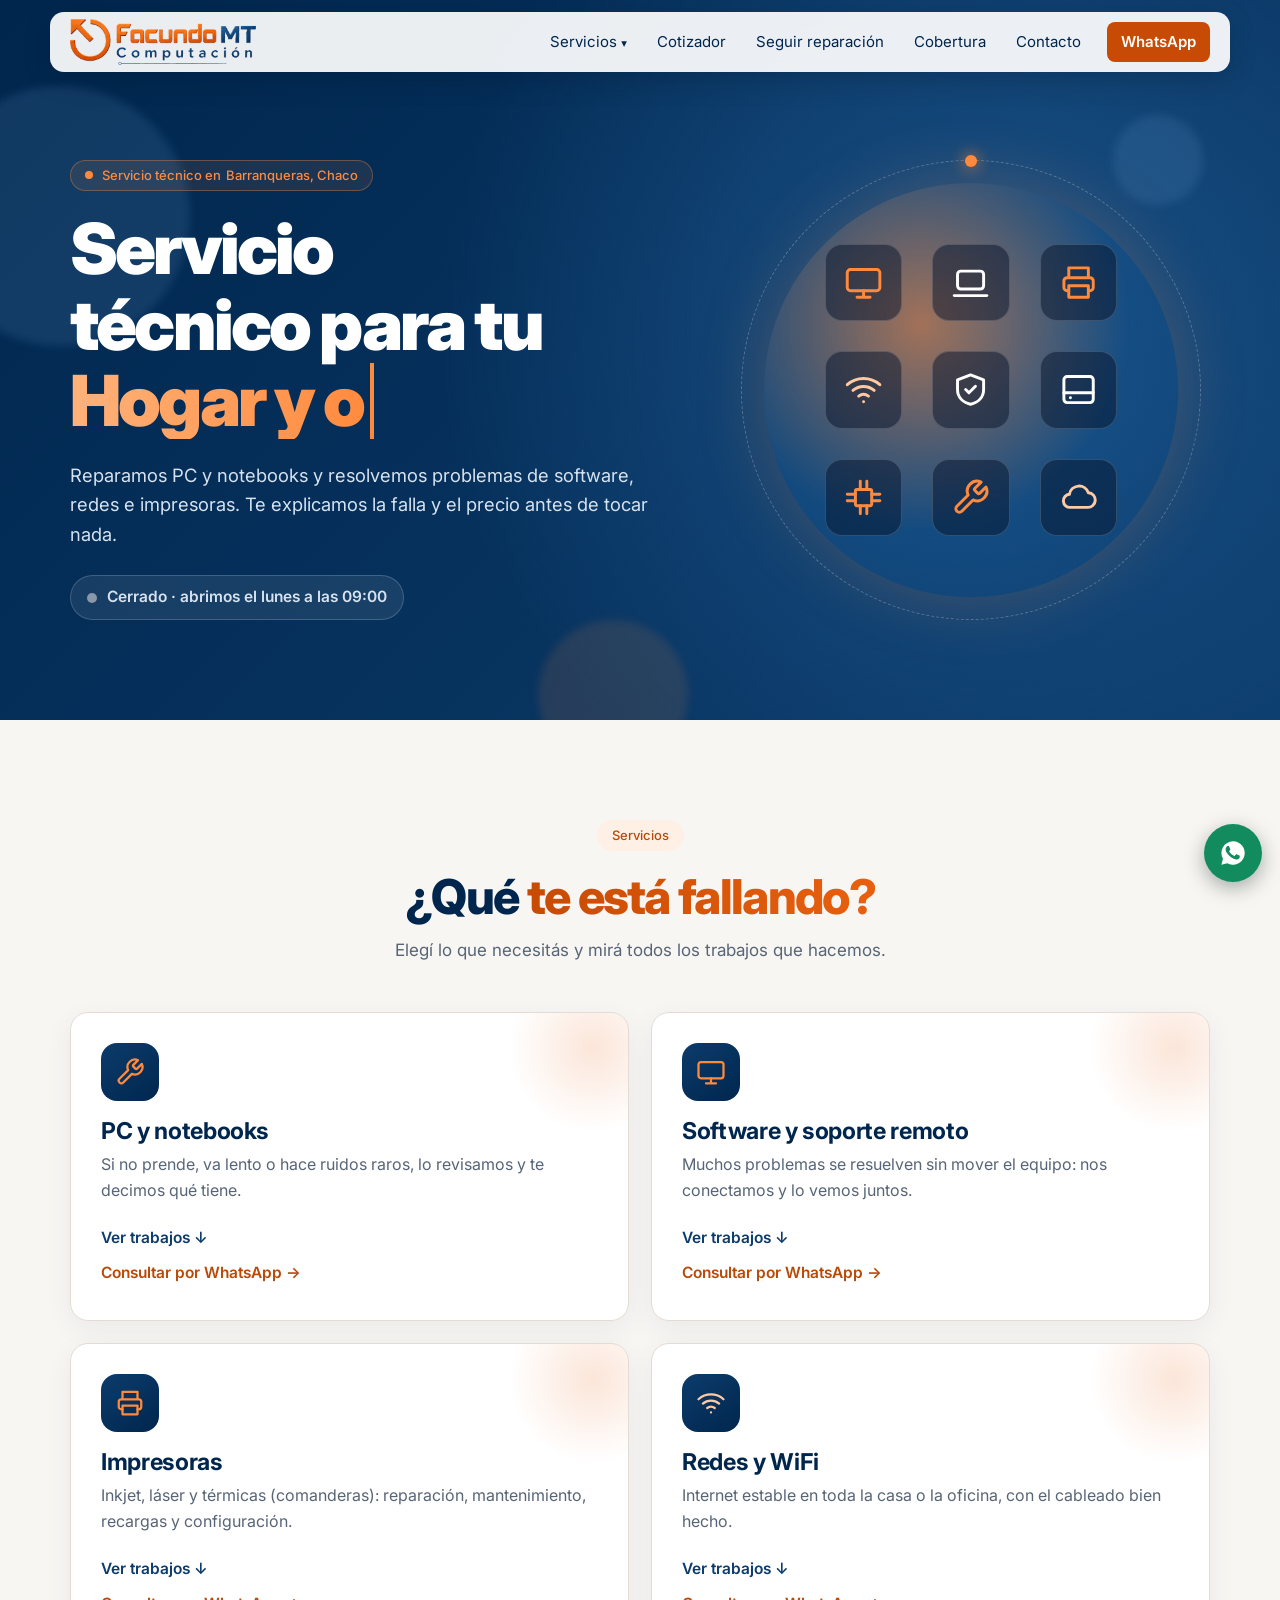
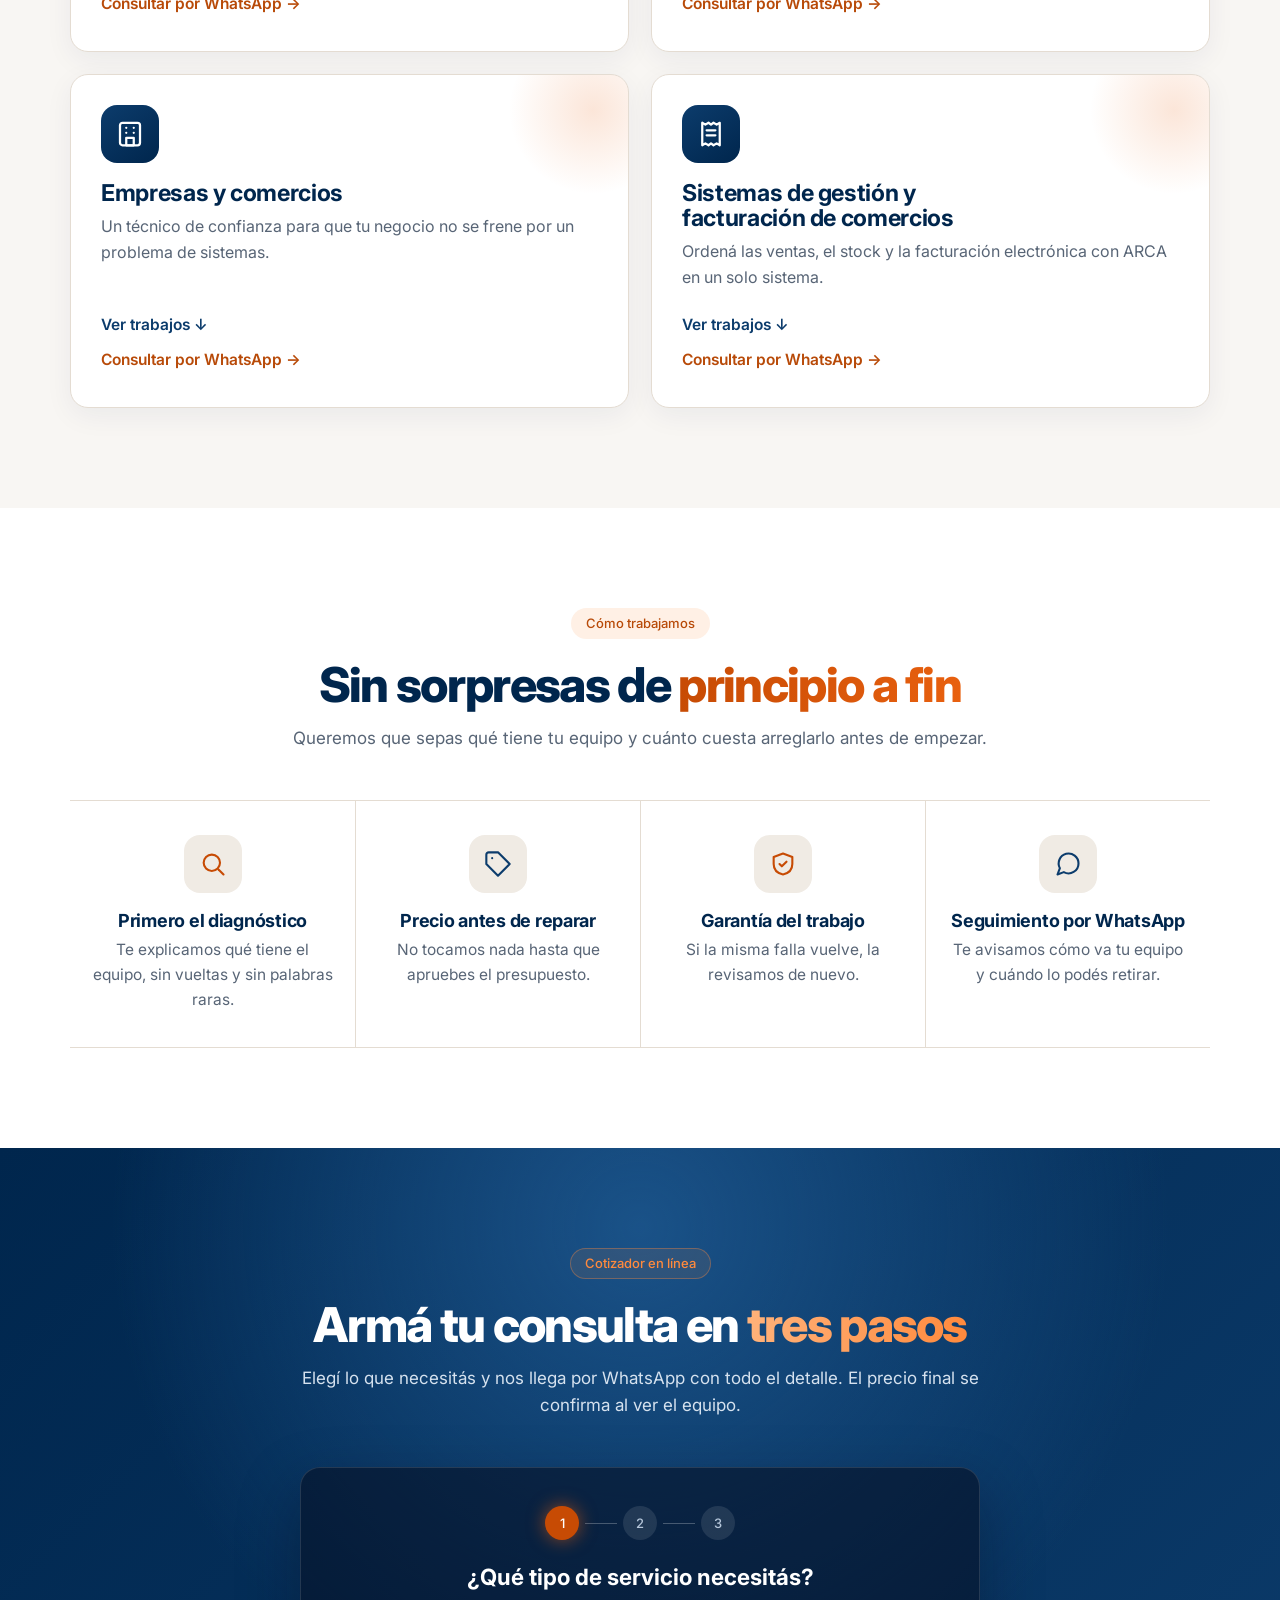
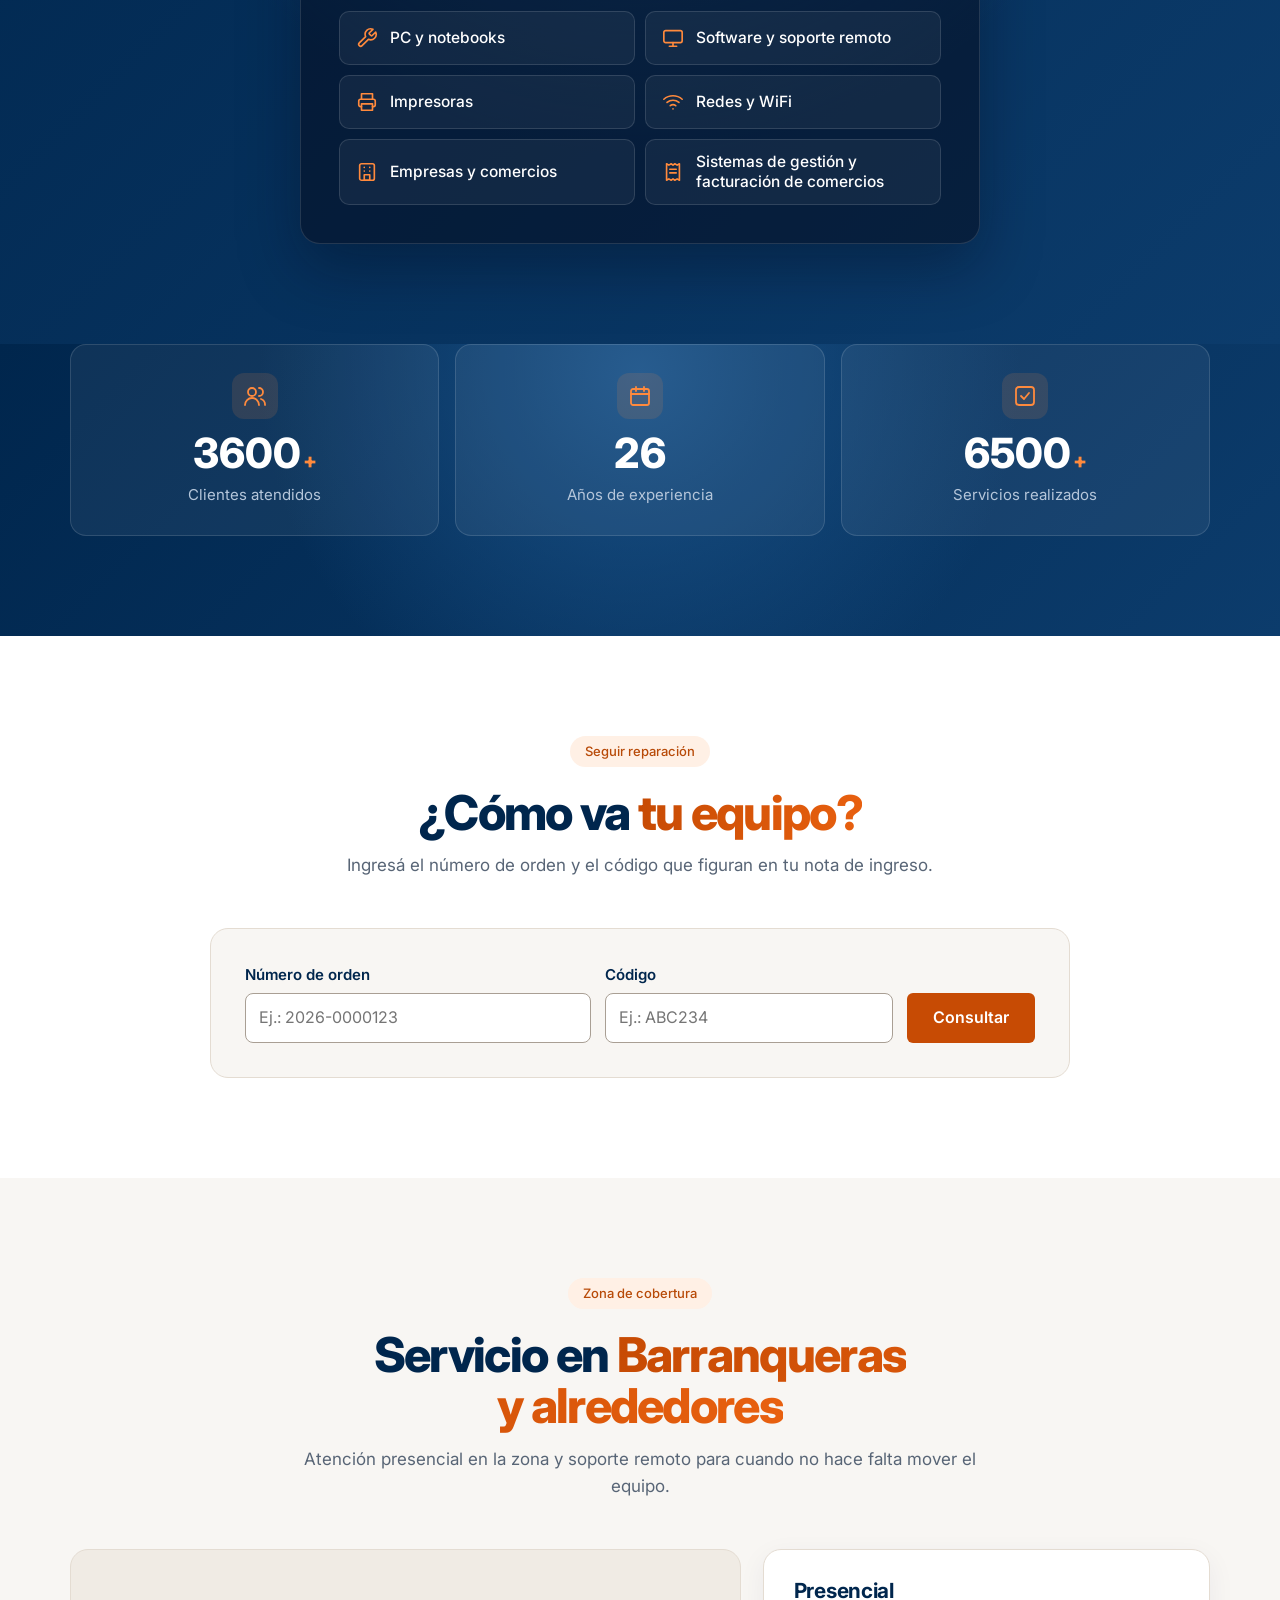
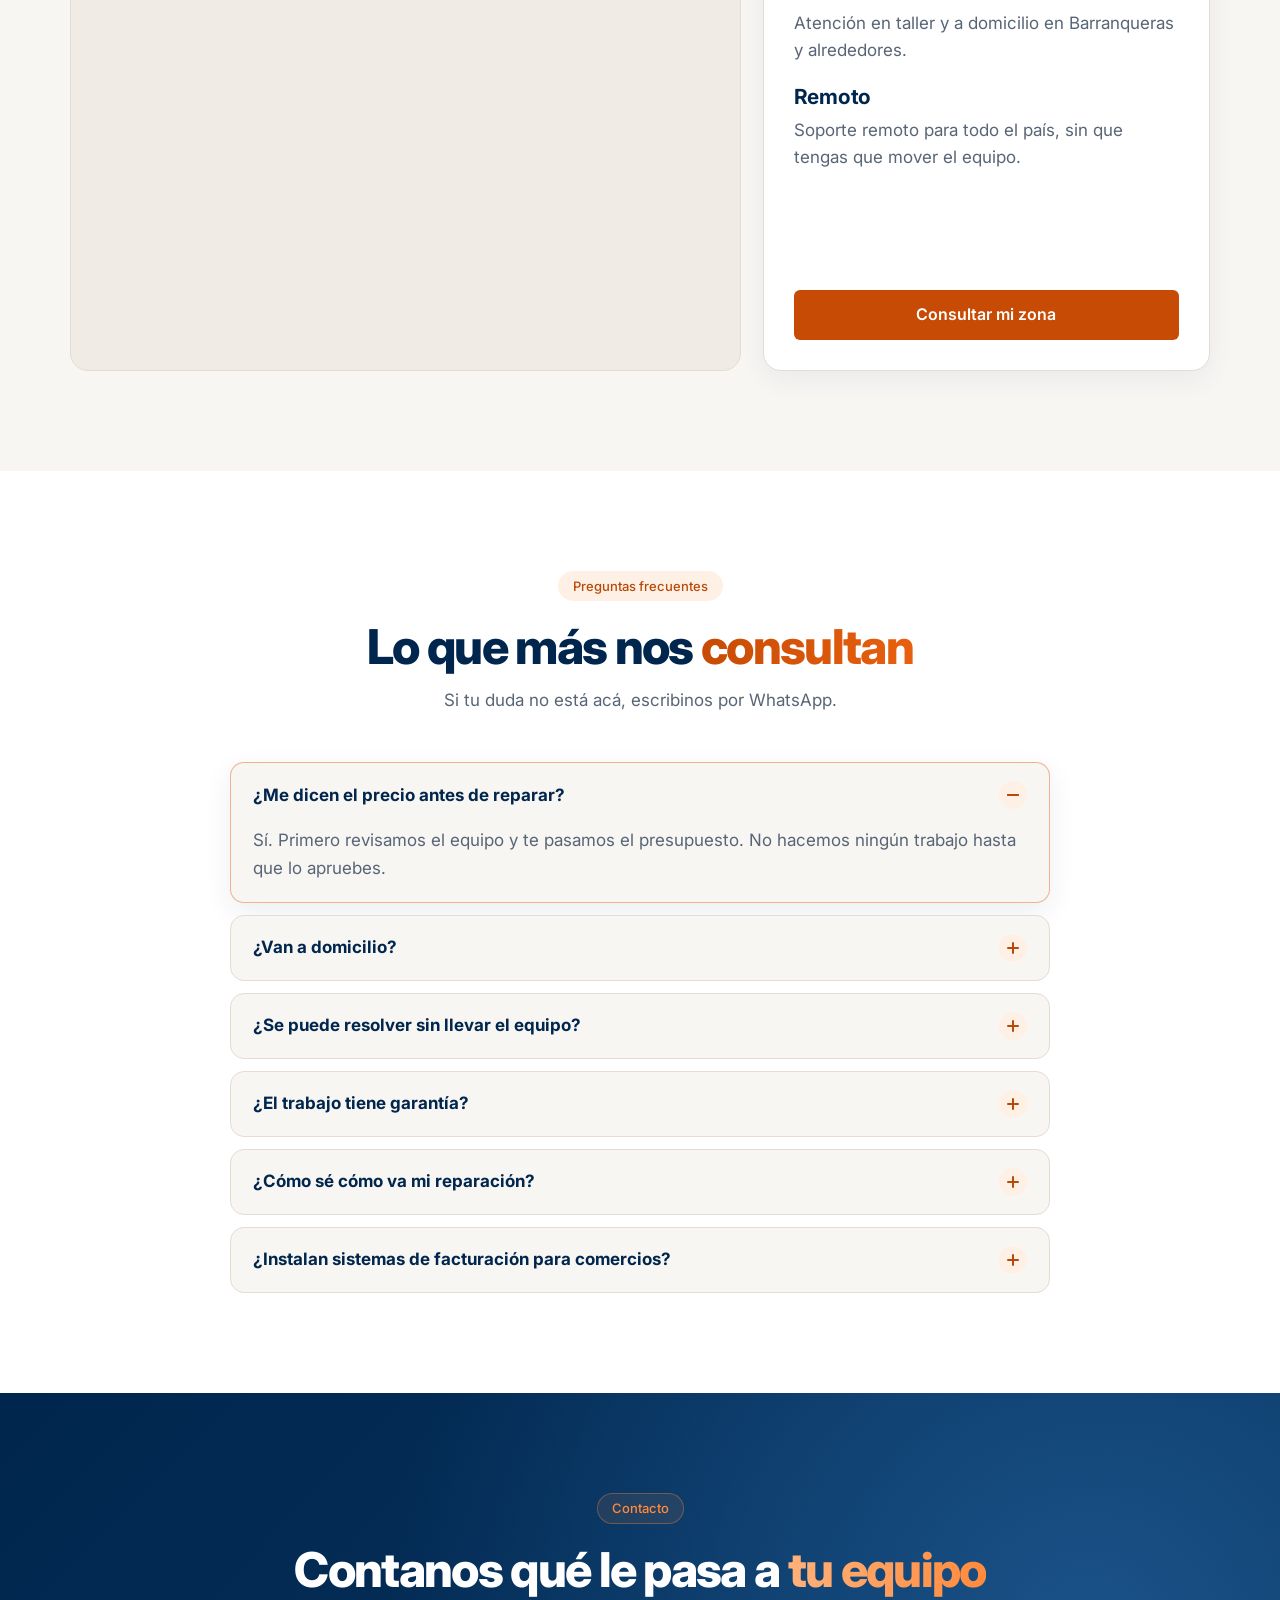
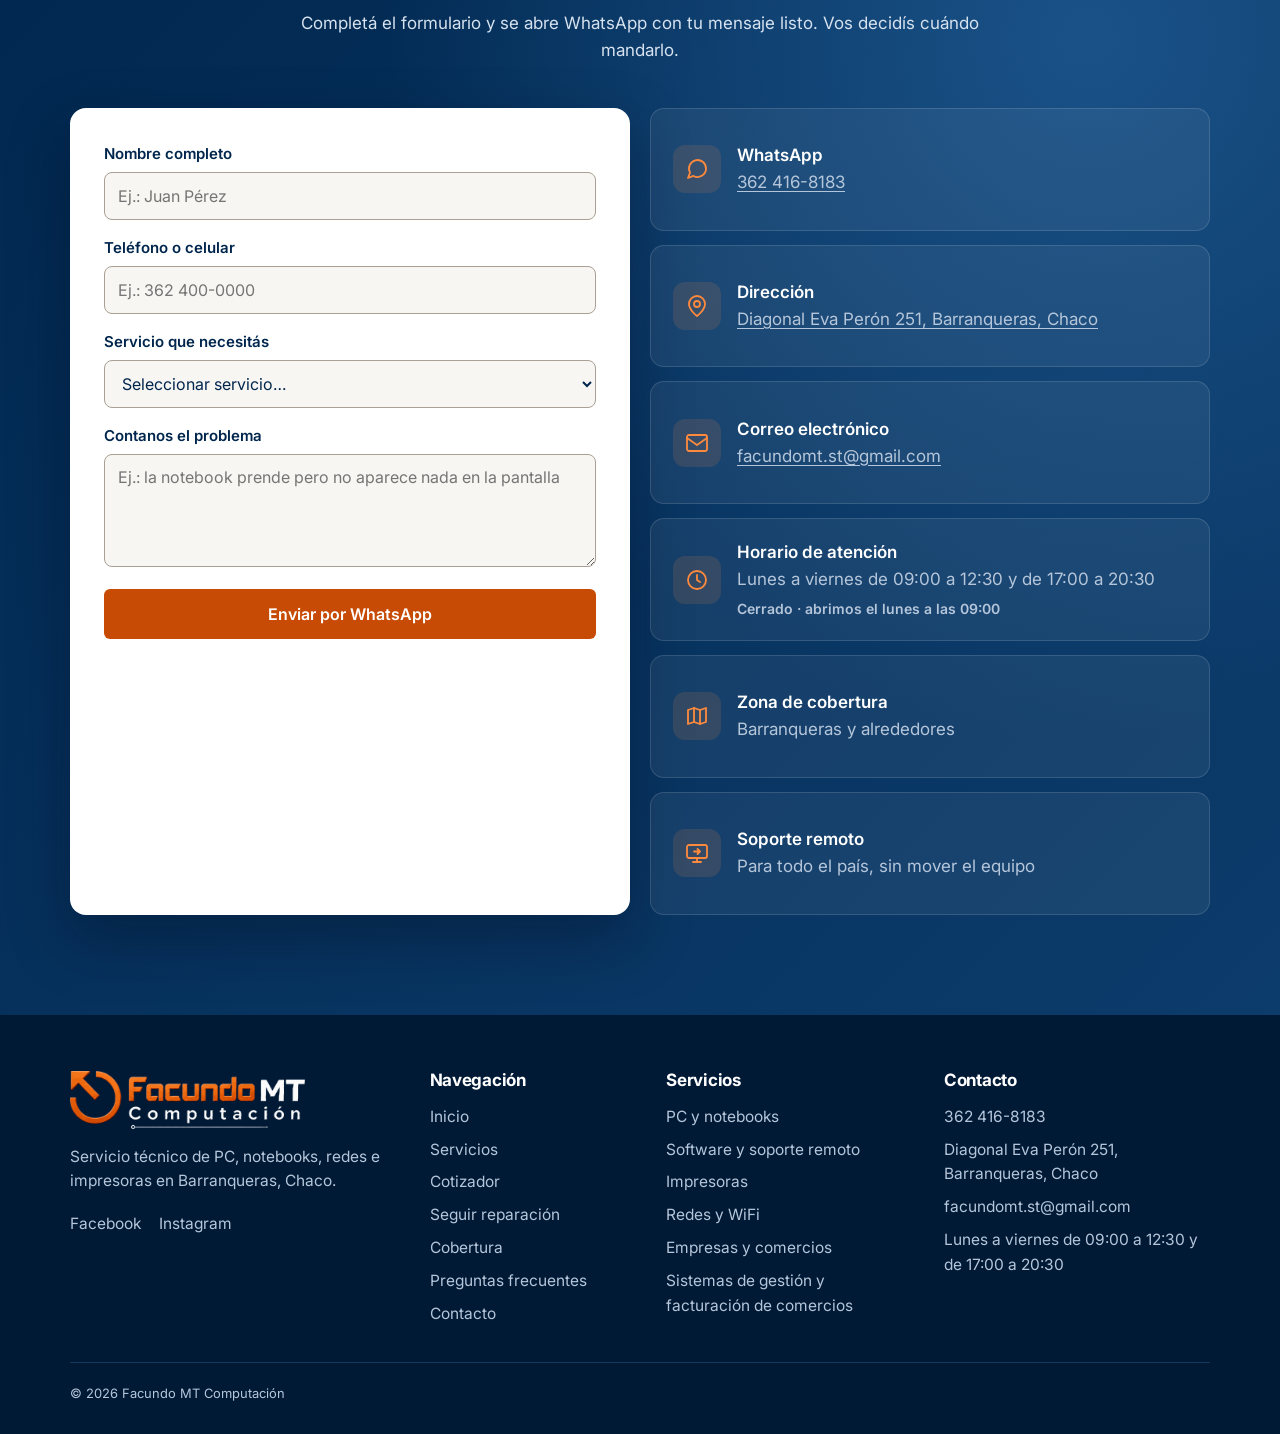
==== commit f4042dfa: "Estadísticas de Cloudflare Web Analytics Co-Authored-By: Claude Opus 5.5 <noreply@anthropic.com>" ====
--- a/index.html
+++ b/index.html
@@ -42,12 +42,12 @@
   ]
 }
 </script>
-<link rel="icon" type="image/png" href="favicon.png?v=21">
-<link rel="apple-touch-icon" href="favicon.png?v=21">
+<link rel="icon" type="image/png" href="favicon.png?v=22">
+<link rel="apple-touch-icon" href="favicon.png?v=22">
 <link rel="preconnect" href="https://fonts.googleapis.com">
 <link rel="preconnect" href="https://fonts.gstatic.com" crossorigin>
 <link href="https://fonts.googleapis.com/css2?family=Inter:wght@400;500;600;700;800;900&display=swap" rel="stylesheet">
-<link rel="stylesheet" href="estilos.css?v=21">
+<link rel="stylesheet" href="estilos.css?v=22">
 </head>
 <body>
 <a class="saltar" href="#servicios">Saltar al contenido</a>
@@ -56,7 +56,7 @@
 <header class="cabecera">
   <div class="contenedor cabecera-fila">
     <a class="marca" href="#inicio">
-      <img src="logo.png?v=21" alt="Facundo MT Computación" width="600" height="148">
+      <img src="logo.png?v=22" alt="Facundo MT Computación" width="600" height="148">
     </a>
     <button class="menu-boton" aria-expanded="false" aria-controls="menu" aria-label="Abrir menú">
       <span></span><span></span>
@@ -240,7 +240,7 @@
 <footer class="pie">
   <div class="contenedor pie-grilla">
     <div>
-      <img class="pie-marca" src="logo-claro.png?v=21" alt="Facundo MT Computación" width="600" height="148" loading="lazy">
+      <img class="pie-marca" src="logo-claro.png?v=22" alt="Facundo MT Computación" width="600" height="148" loading="lazy">
       <p>Servicio técnico de PC, notebooks, redes e impresoras en <span data-ciudad></span>.</p>
       <div id="pie-redes" class="pie-redes"></div>
     </div>
@@ -272,7 +272,7 @@
   <svg viewBox="0 0 24 24" width="28" height="28" aria-hidden="true"><path fill="currentColor" d="M12 2a10 10 0 0 0-8.6 15L2 22l5.1-1.3A10 10 0 1 0 12 2Zm5.8 14.1c-.2.7-1.4 1.3-2 1.4-.5.1-1.2.1-1.9-.1-.4-.1-1-.3-1.8-.7-3-1.3-5-4.4-5.200-4.600-.1-.2-1.200-1.600-1.200-3.100s.8-2.200 1.100-2.500c.3-.3.600-.4.800-.4h.6c.2 0 .4 0 .6.500l.8 2c.1.200.1.400 0 .6l-.3.5-.4.5c-.1.100-.3.300-.1.600.2.300.8 1.300 1.700 2.100 1.200 1 2.100 1.400 2.400 1.500.3.100.5.100.7-.1l.9-1.100c.2-.3.400-.2.700-.1l1.900.9c.3.100.5.200.6.300.100.200.100.800-.1 1.500Z"/></svg>
 </a>
 
-<script src="config.js?v=21"></script>
-<script src="app.js?v=21"></script>
+<script src="config.js?v=22"></script>
+<script src="app.js?v=22"></script>
 </body>
 </html>
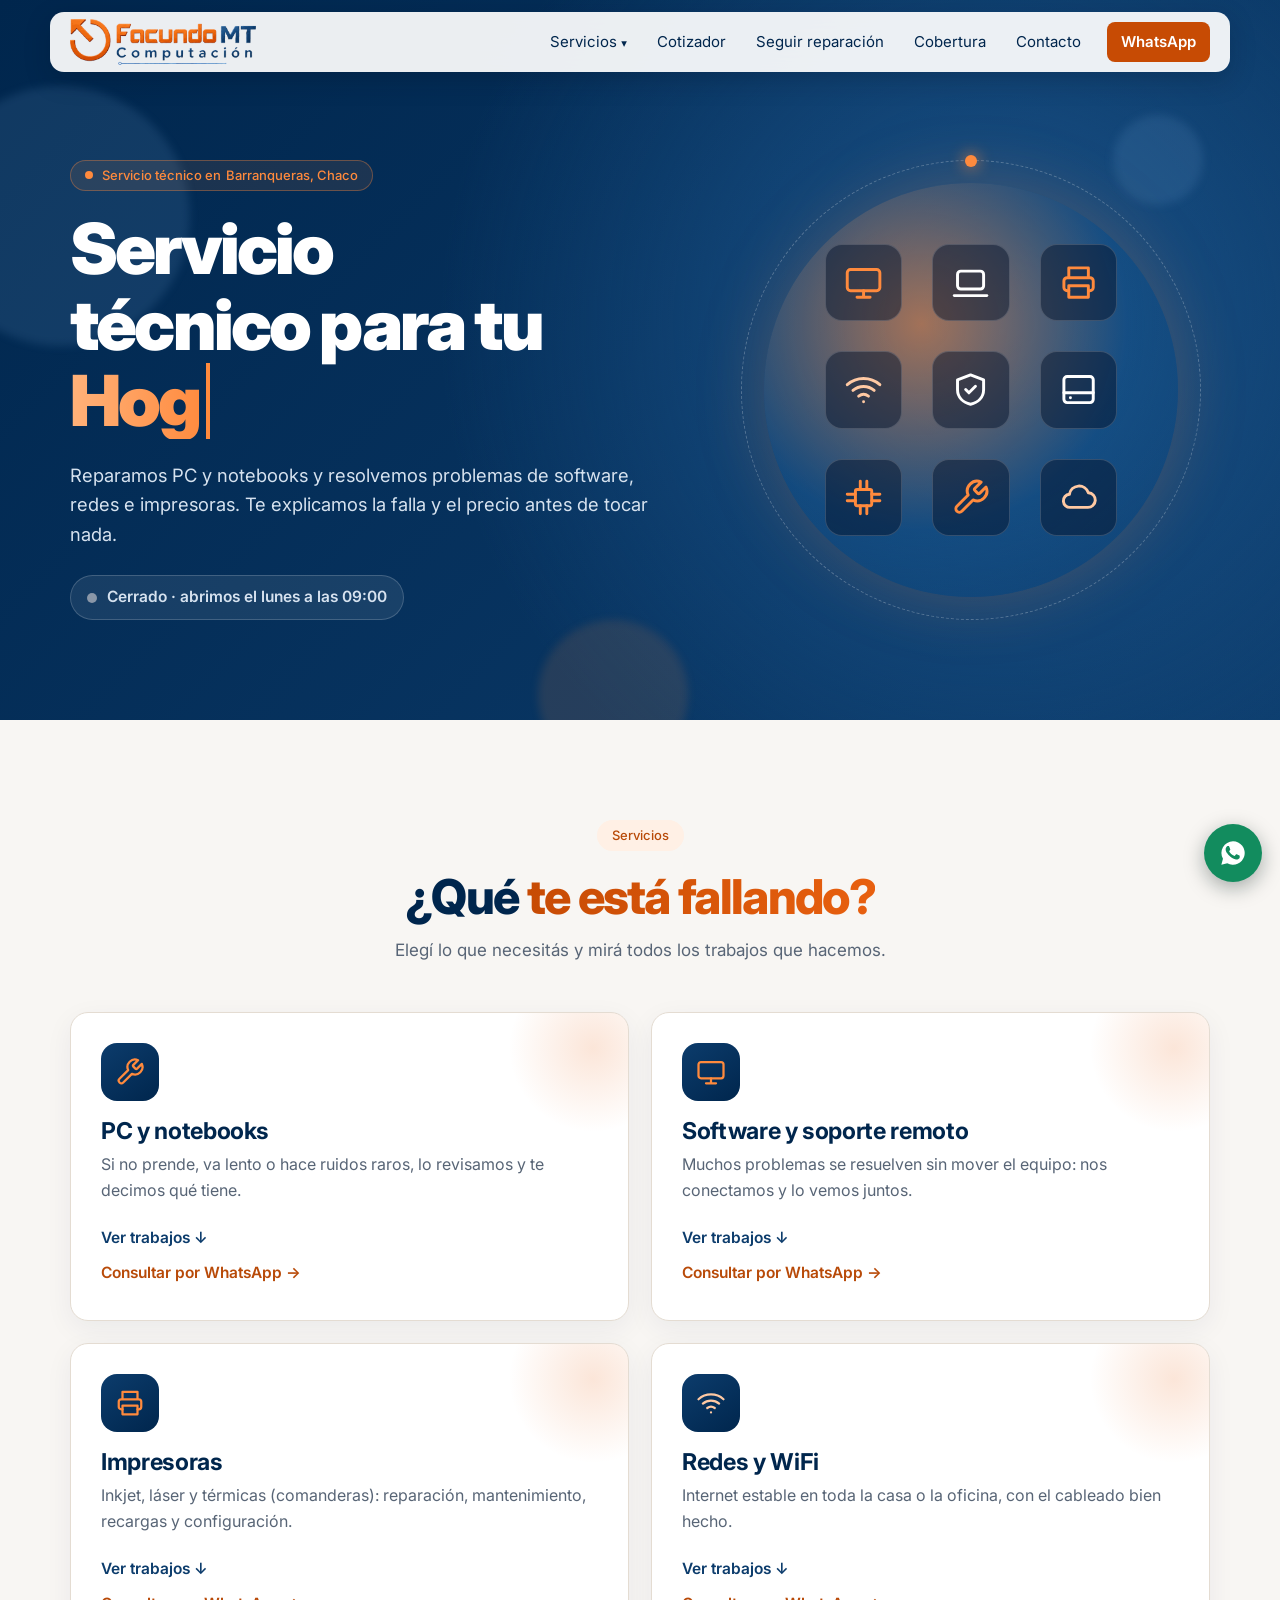
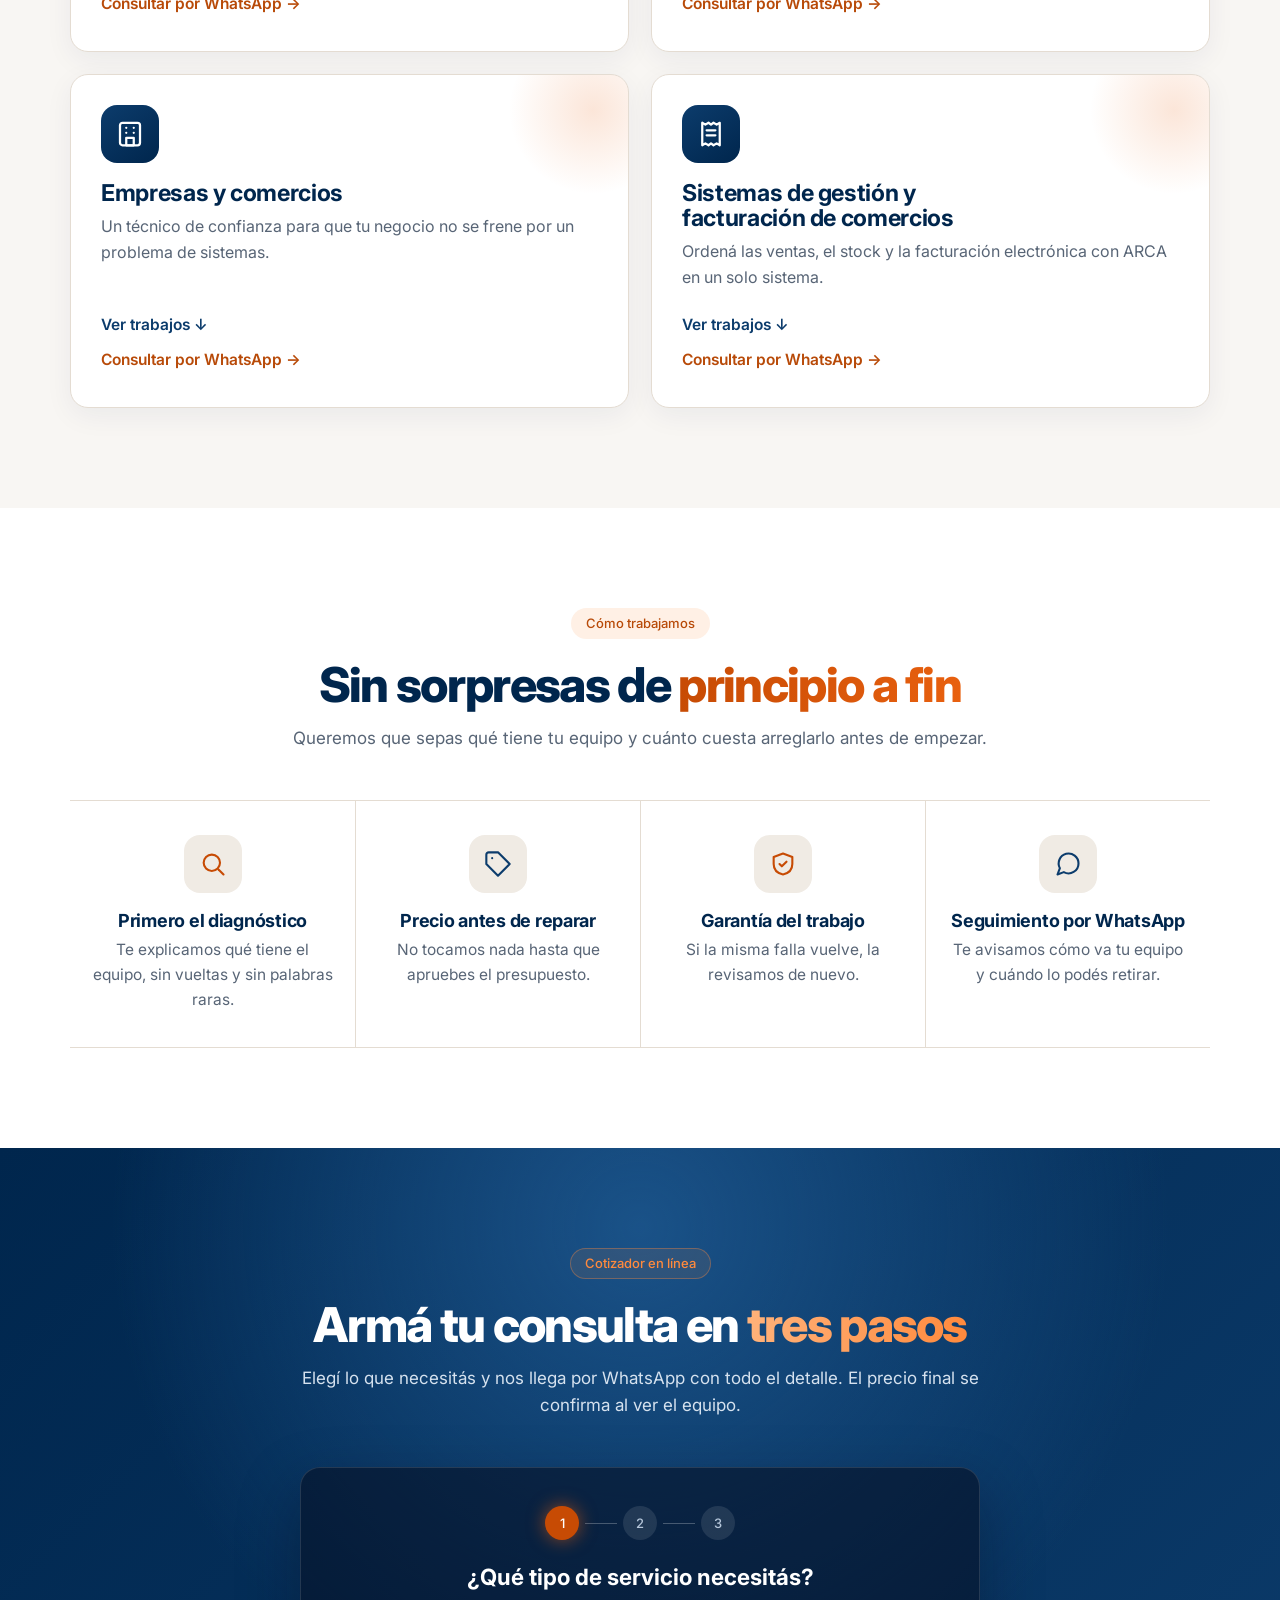
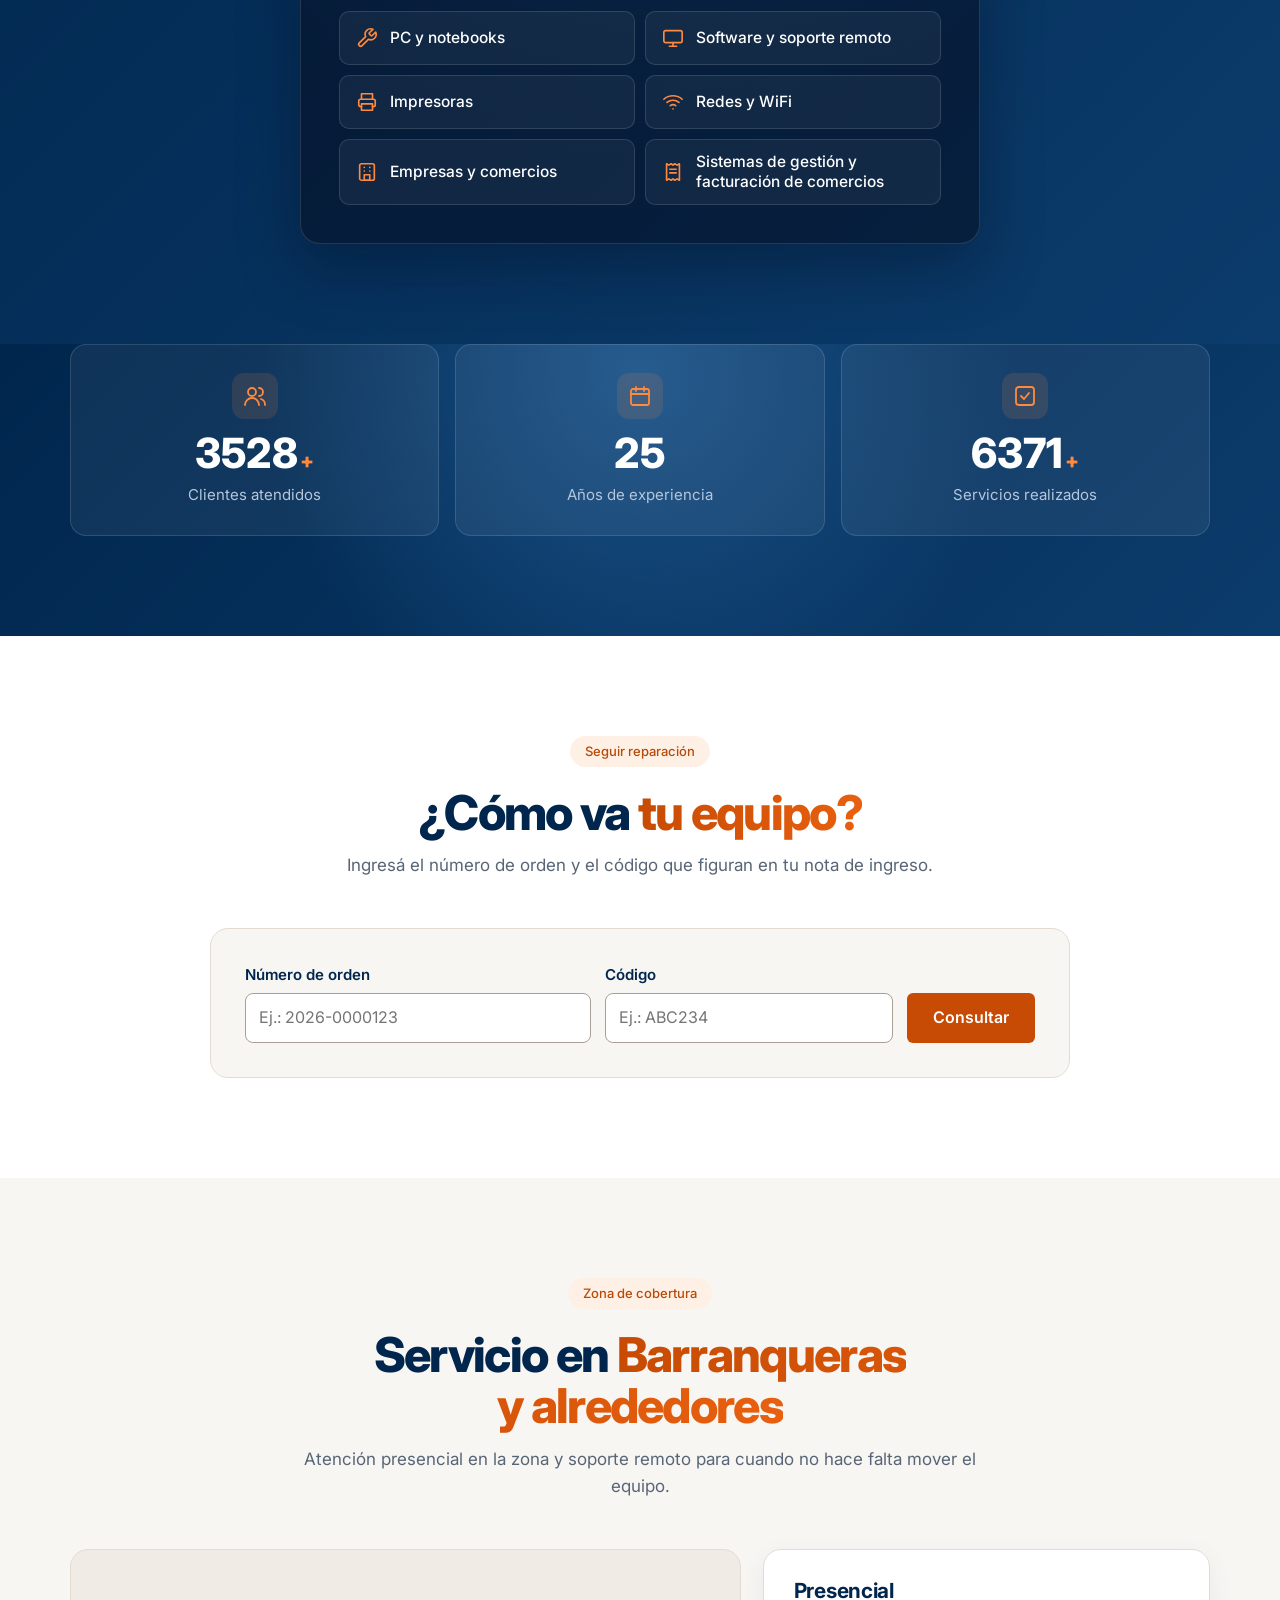
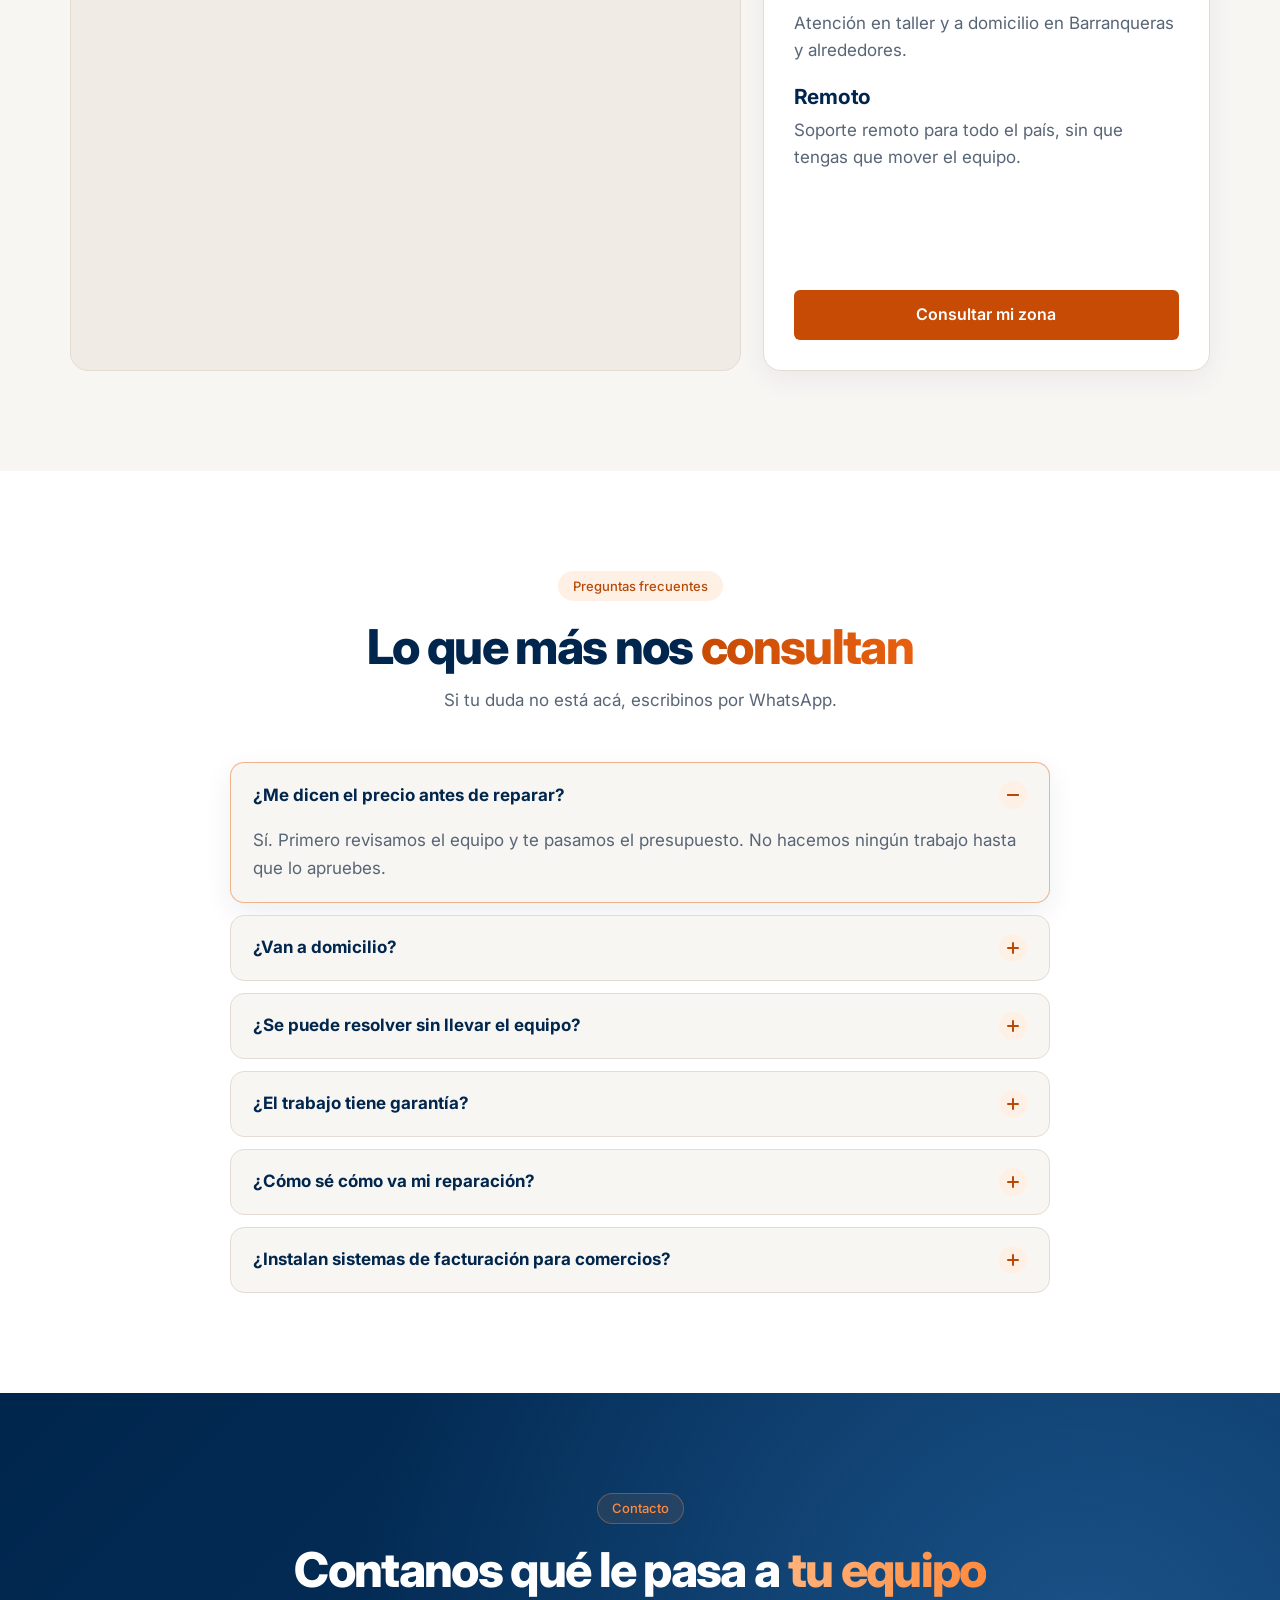
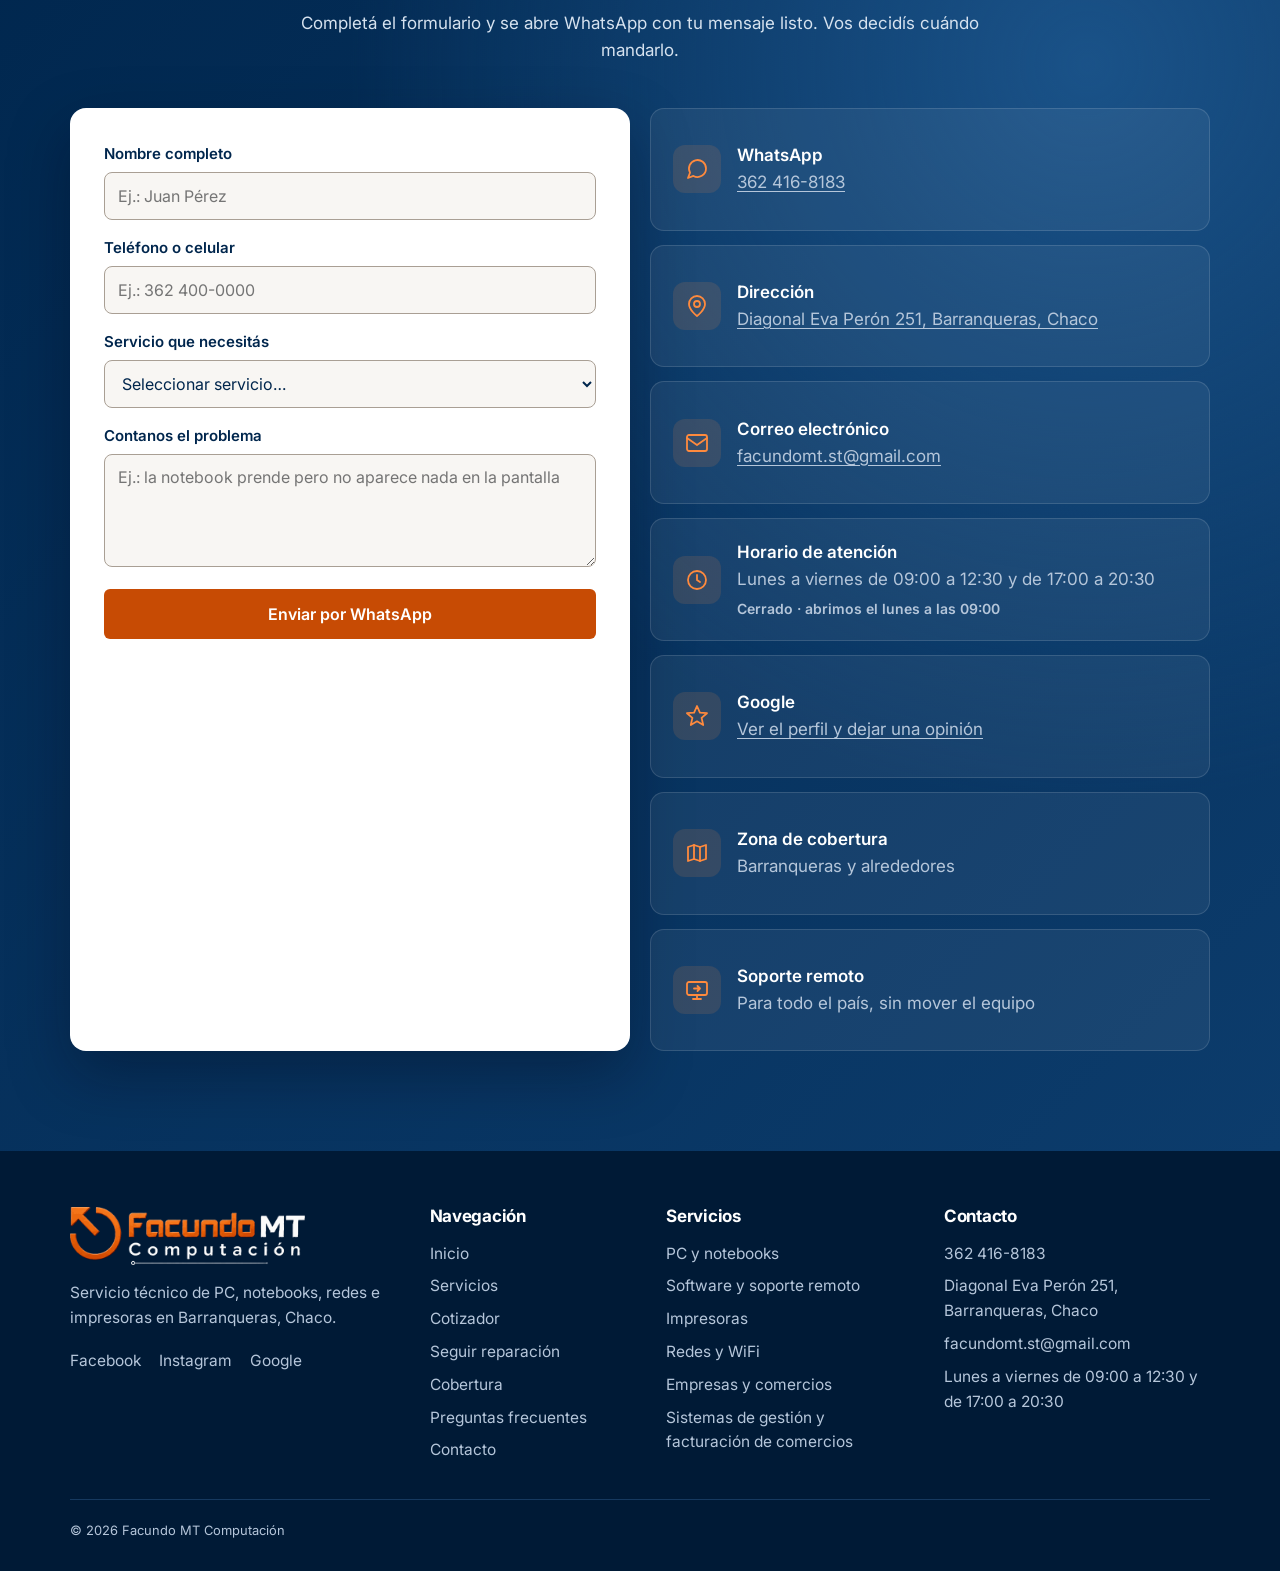
==== commit d0b9783d: "Perfil de Google Maps en contacto, pie y datos para Google Co-Authored-By: Claude Opus 5.5 <noreply@" ====
--- a/index.html
+++ b/index.html
@@ -36,18 +36,25 @@
     "addressCountry": "AR"
   },
   "areaServed": "Barranqueras, Chaco",
+  "geo": { "@type": "GeoCoordinates", "latitude": -27.4828263, "longitude": -58.9462303 },
+  "hasMap": "https://maps.google.com/?cid=14906076597080427444",
+  "sameAs": [
+    "https://maps.google.com/?cid=14906076597080427444",
+    "https://www.facebook.com/facundo.facundomt",
+    "https://www.instagram.com/facundomt.st/"
+  ],
   "openingHoursSpecification": [
     { "@type": "OpeningHoursSpecification", "dayOfWeek": ["Monday", "Tuesday", "Wednesday", "Thursday", "Friday"], "opens": "09:00", "closes": "12:30" },
     { "@type": "OpeningHoursSpecification", "dayOfWeek": ["Monday", "Tuesday", "Wednesday", "Thursday", "Friday"], "opens": "17:00", "closes": "20:30" }
   ]
 }
 </script>
-<link rel="icon" type="image/png" href="favicon.png?v=22">
-<link rel="apple-touch-icon" href="favicon.png?v=22">
+<link rel="icon" type="image/png" href="favicon.png?v=23">
+<link rel="apple-touch-icon" href="favicon.png?v=23">
 <link rel="preconnect" href="https://fonts.googleapis.com">
 <link rel="preconnect" href="https://fonts.gstatic.com" crossorigin>
 <link href="https://fonts.googleapis.com/css2?family=Inter:wght@400;500;600;700;800;900&display=swap" rel="stylesheet">
-<link rel="stylesheet" href="estilos.css?v=22">
+<link rel="stylesheet" href="estilos.css?v=23">
 </head>
 <body>
 <a class="saltar" href="#servicios">Saltar al contenido</a>
@@ -56,7 +63,7 @@
 <header class="cabecera">
   <div class="contenedor cabecera-fila">
     <a class="marca" href="#inicio">
-      <img src="logo.png?v=22" alt="Facundo MT Computación" width="600" height="148">
+      <img src="logo.png?v=23" alt="Facundo MT Computación" width="600" height="148">
     </a>
     <button class="menu-boton" aria-expanded="false" aria-controls="menu" aria-label="Abrir menú">
       <span></span><span></span>
@@ -240,7 +247,7 @@
 <footer class="pie">
   <div class="contenedor pie-grilla">
     <div>
-      <img class="pie-marca" src="logo-claro.png?v=22" alt="Facundo MT Computación" width="600" height="148" loading="lazy">
+      <img class="pie-marca" src="logo-claro.png?v=23" alt="Facundo MT Computación" width="600" height="148" loading="lazy">
       <p>Servicio técnico de PC, notebooks, redes e impresoras en <span data-ciudad></span>.</p>
       <div id="pie-redes" class="pie-redes"></div>
     </div>
@@ -272,7 +279,7 @@
   <svg viewBox="0 0 24 24" width="28" height="28" aria-hidden="true"><path fill="currentColor" d="M12 2a10 10 0 0 0-8.6 15L2 22l5.1-1.3A10 10 0 1 0 12 2Zm5.8 14.1c-.2.7-1.4 1.3-2 1.4-.5.1-1.2.1-1.9-.1-.4-.1-1-.3-1.8-.7-3-1.3-5-4.4-5.200-4.600-.1-.2-1.200-1.600-1.200-3.100s.8-2.200 1.100-2.500c.3-.3.600-.4.800-.4h.6c.2 0 .4 0 .6.500l.8 2c.1.200.1.400 0 .6l-.3.5-.4.5c-.1.100-.3.300-.1.600.2.300.8 1.300 1.700 2.100 1.200 1 2.100 1.400 2.400 1.500.3.100.5.100.7-.1l.9-1.100c.2-.3.400-.2.700-.1l1.900.9c.3.100.5.200.6.300.100.200.100.800-.1 1.500Z"/></svg>
 </a>
 
-<script src="config.js?v=22"></script>
-<script src="app.js?v=22"></script>
+<script src="config.js?v=23"></script>
+<script src="app.js?v=23"></script>
 </body>
 </html>
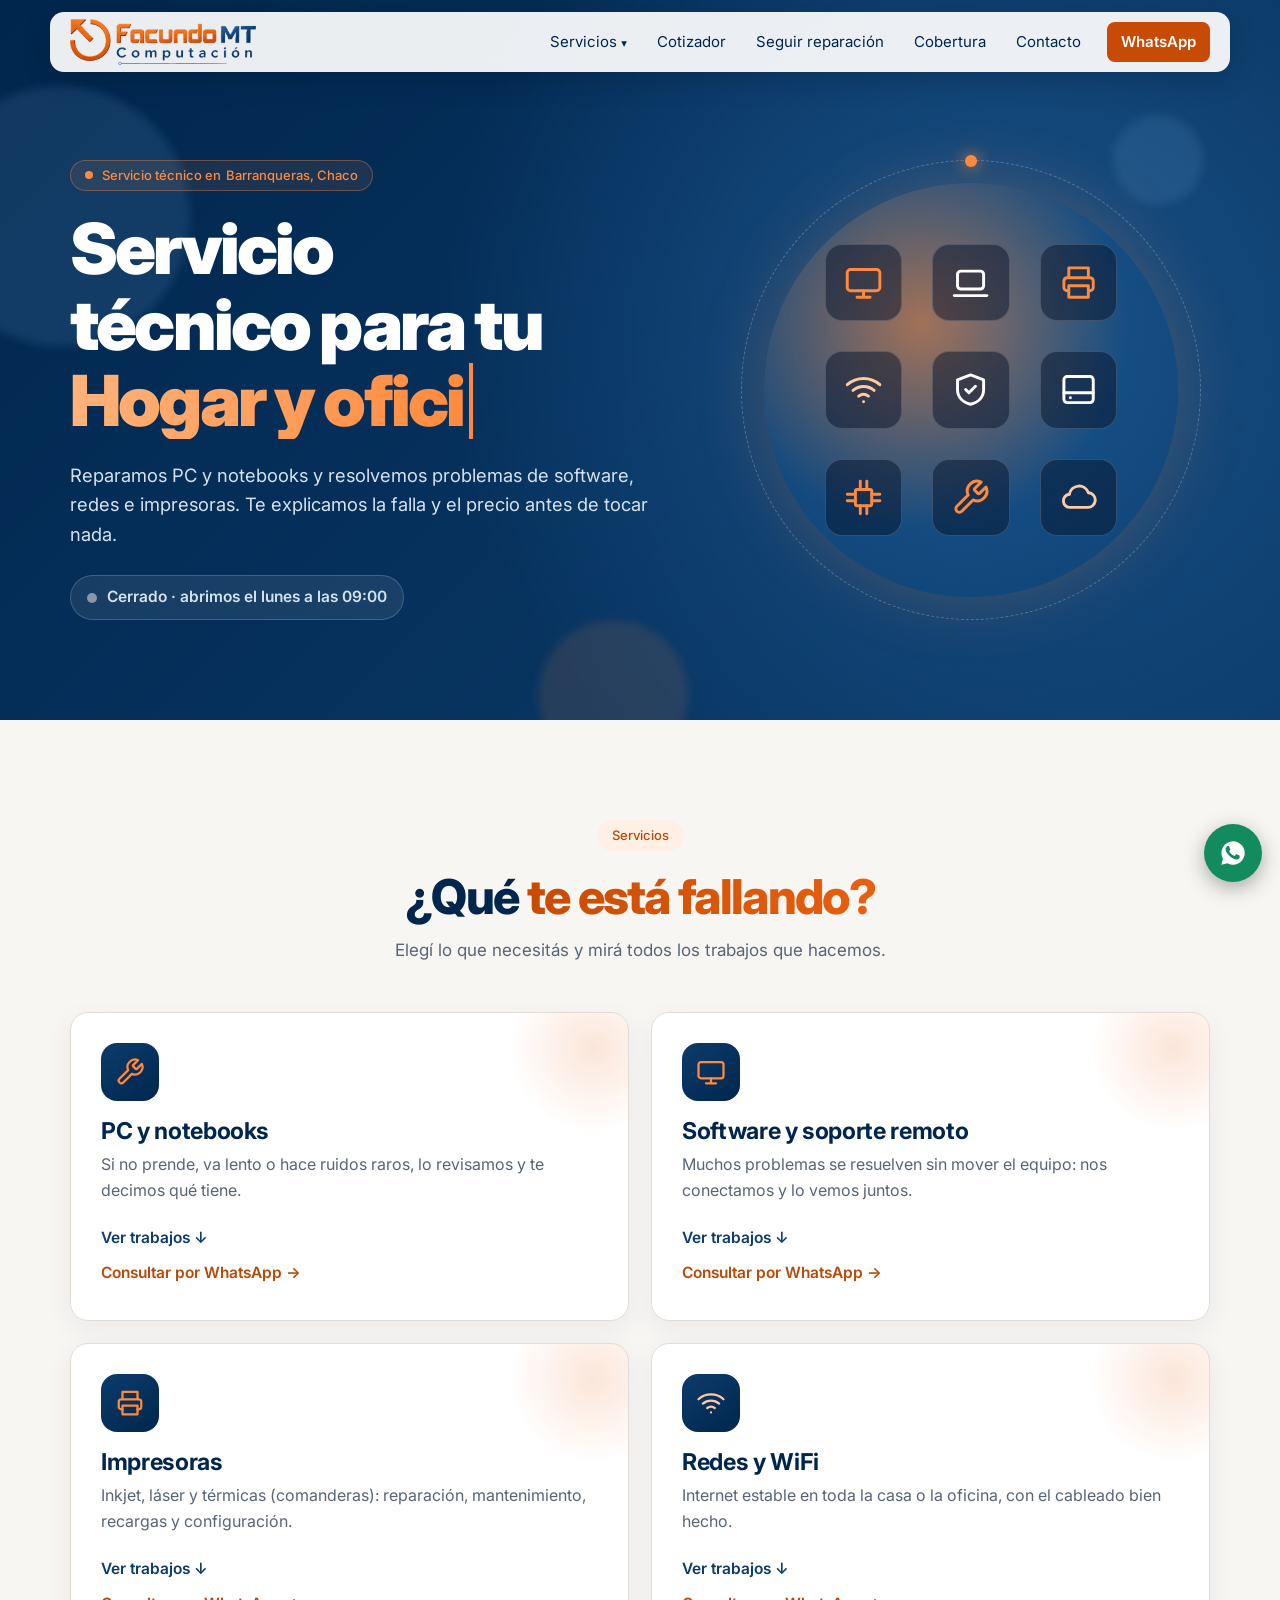
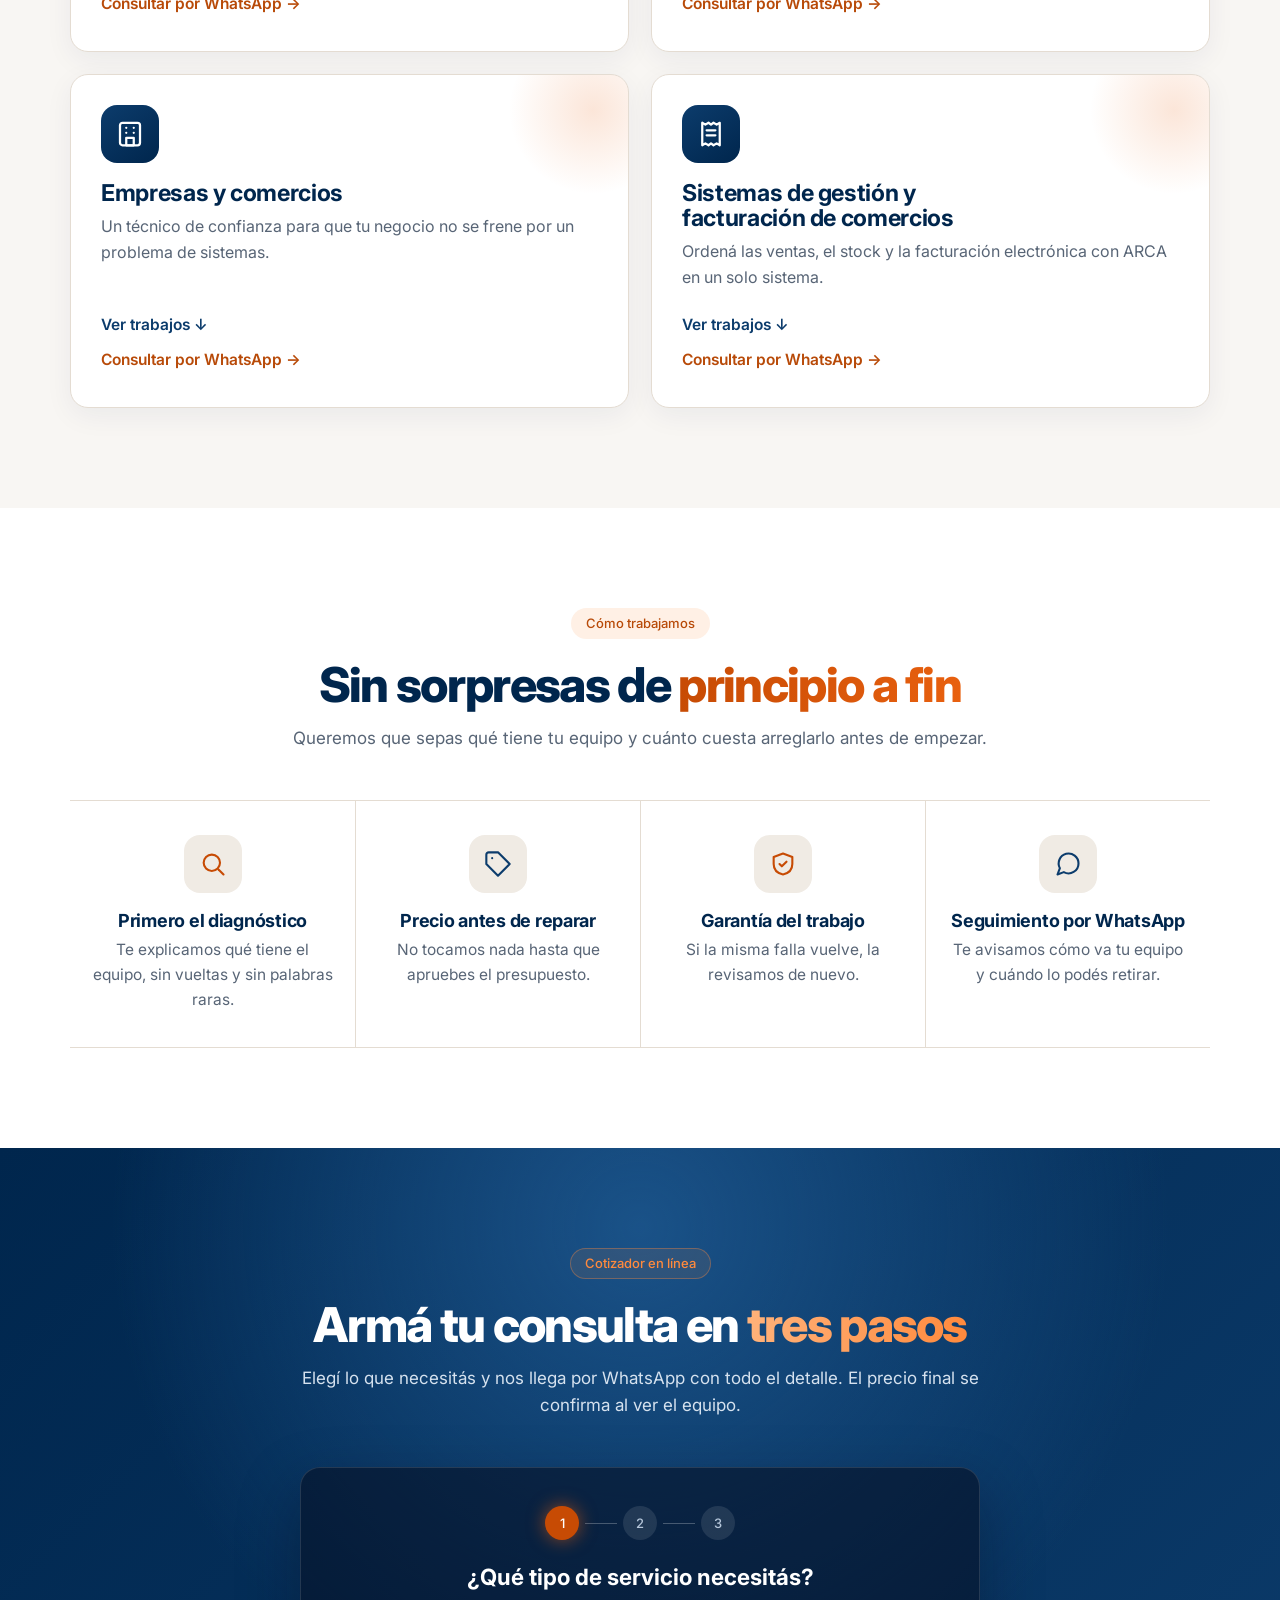
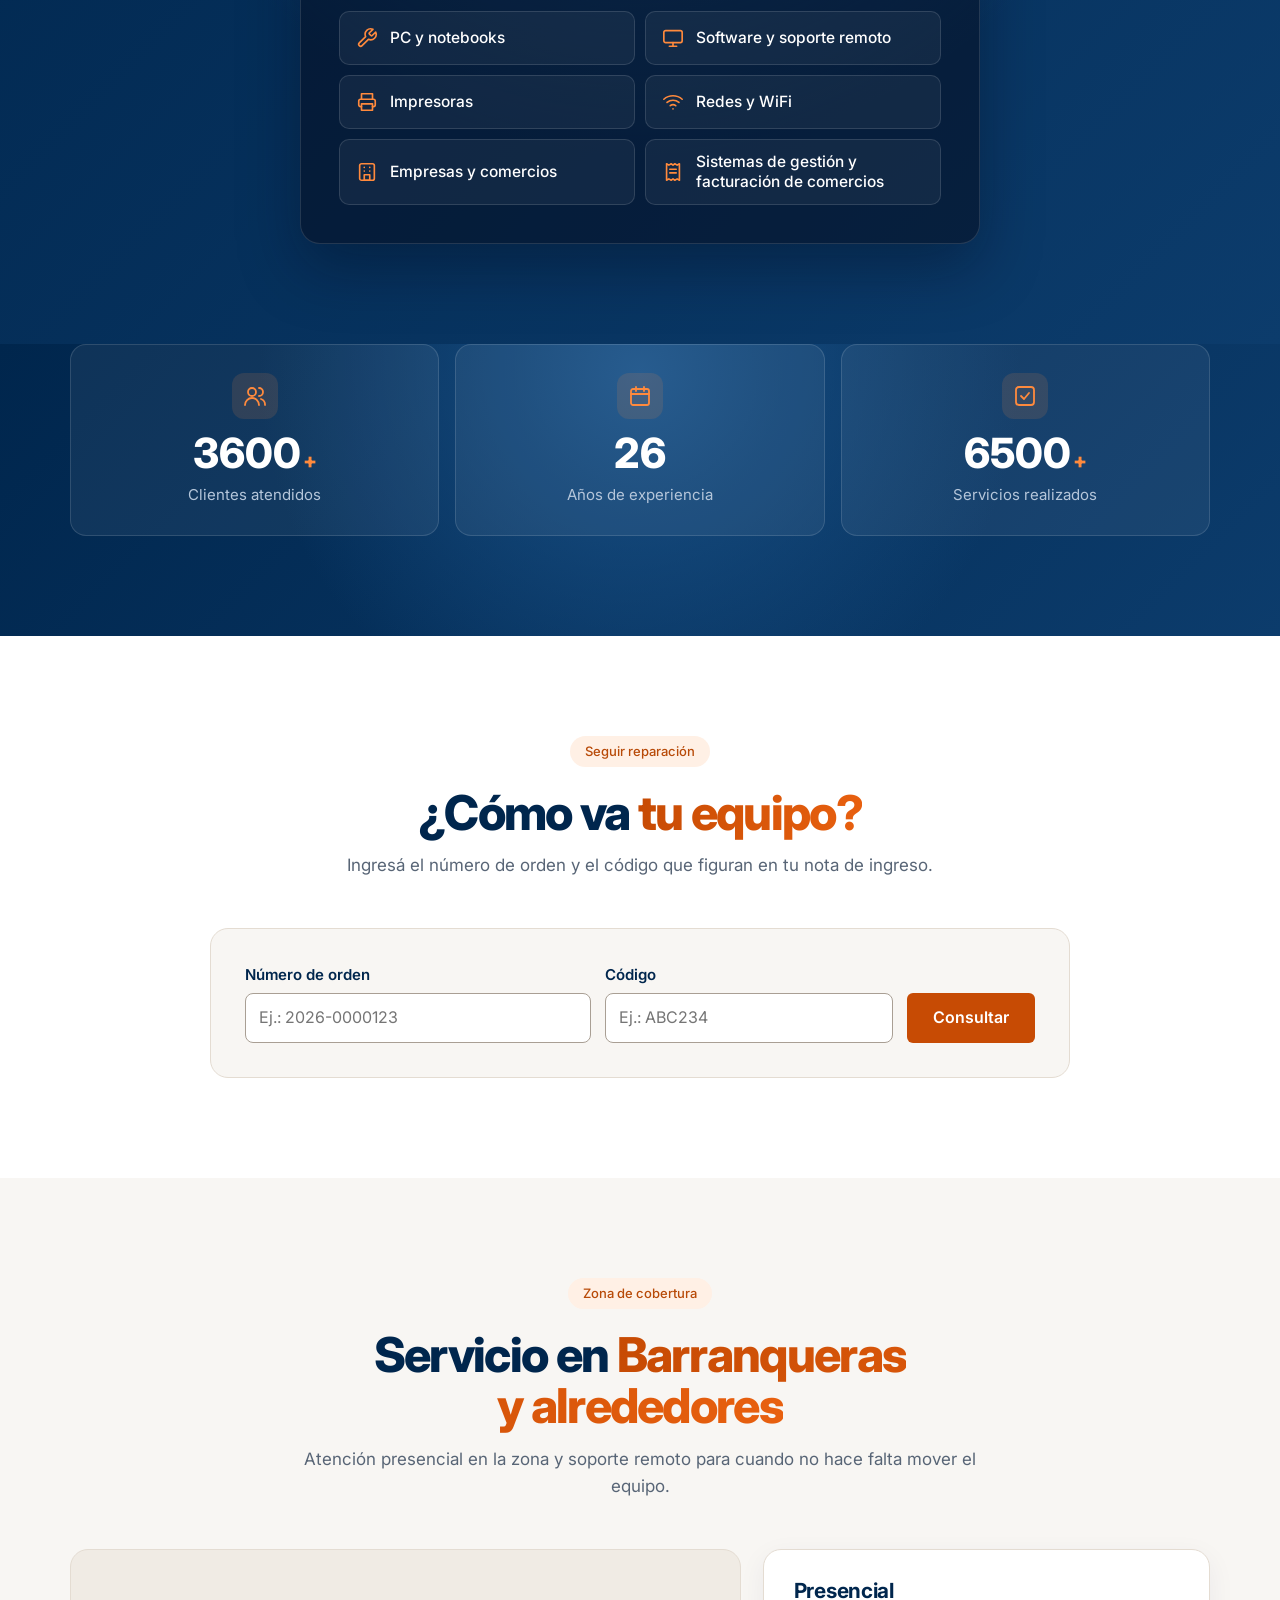
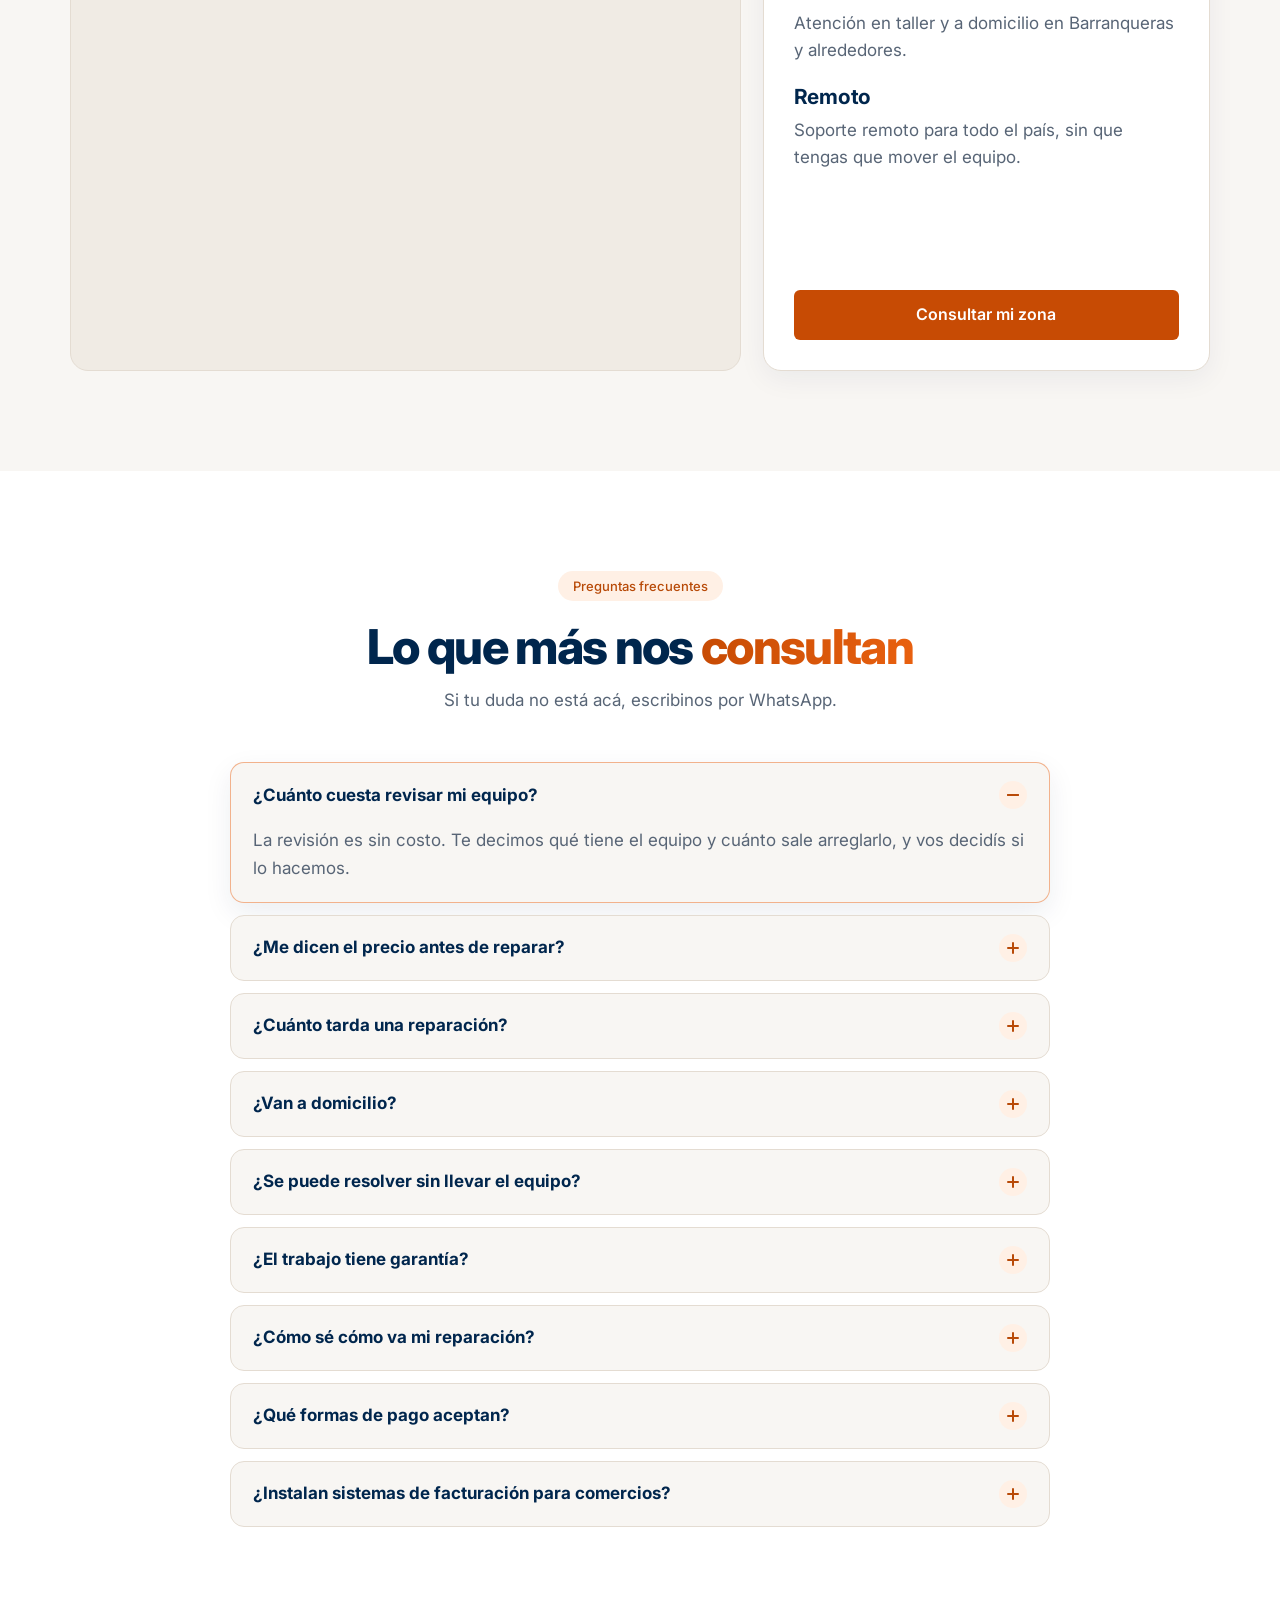
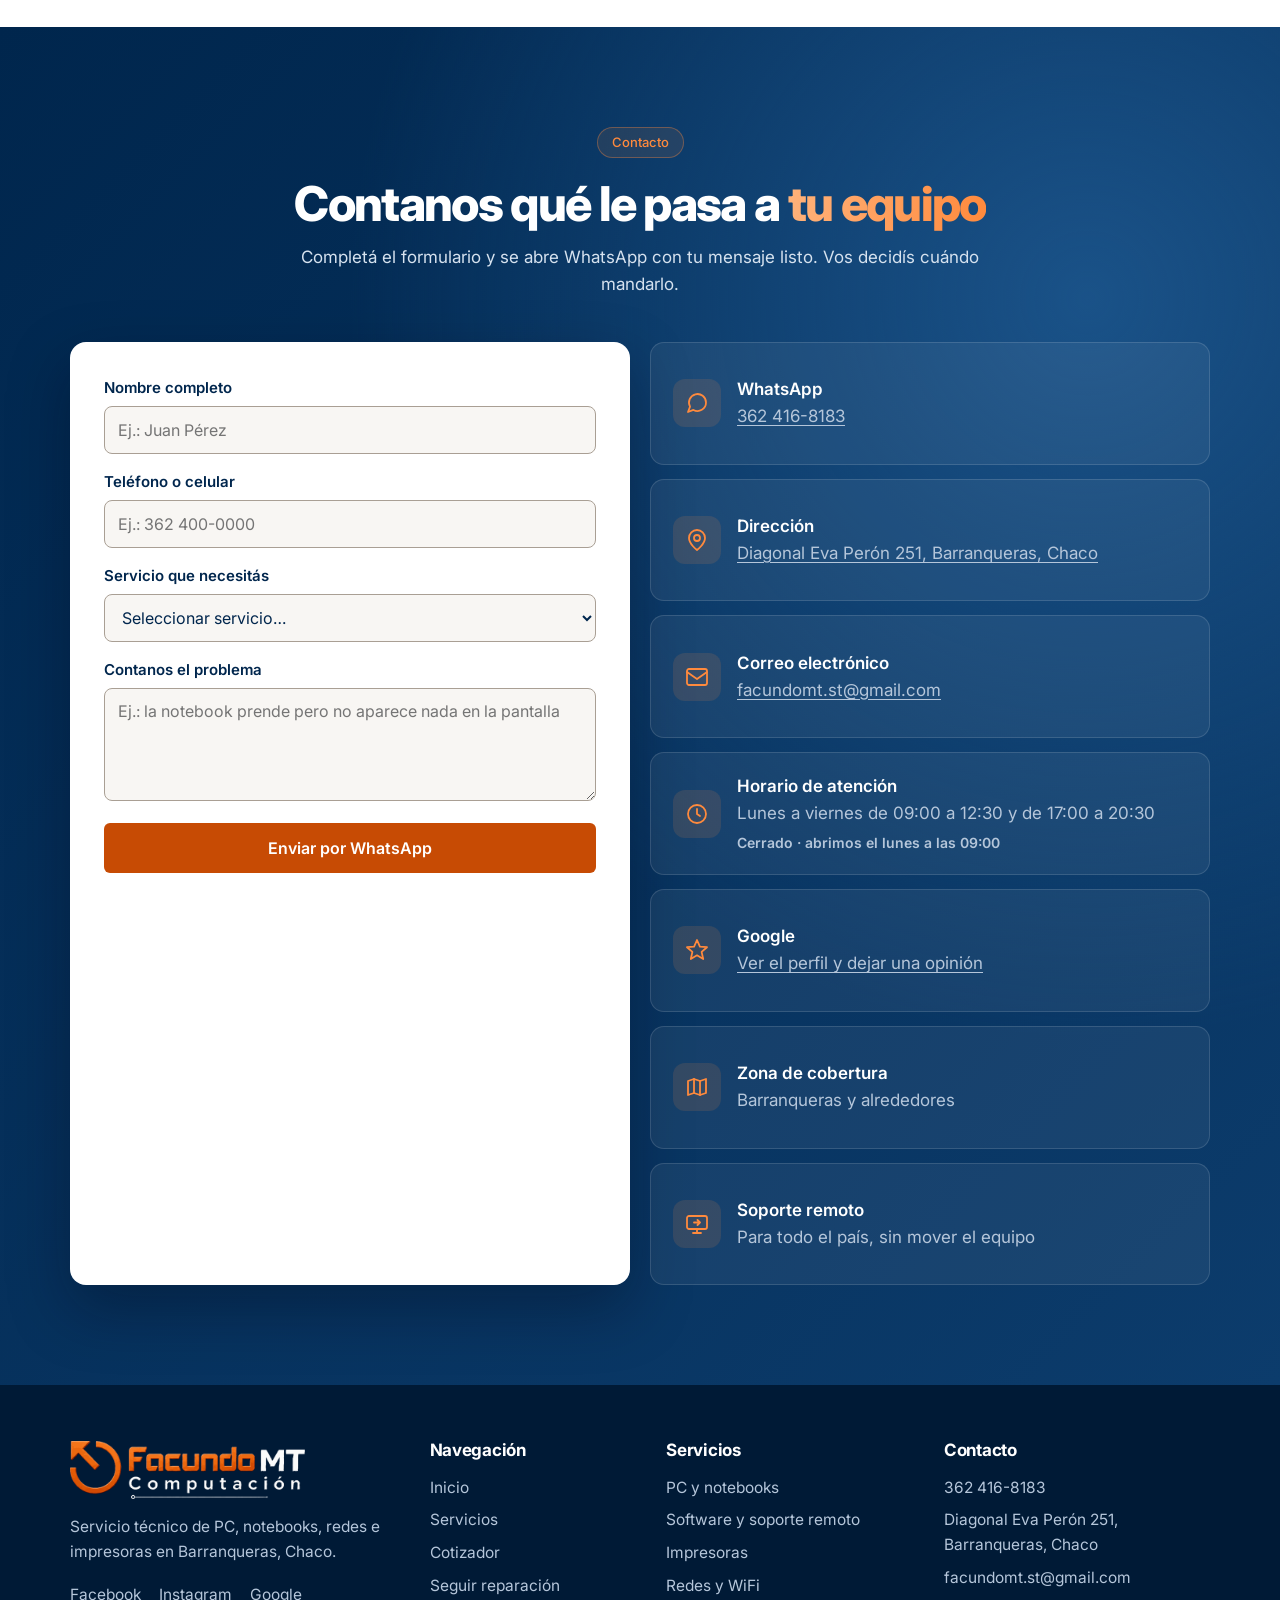
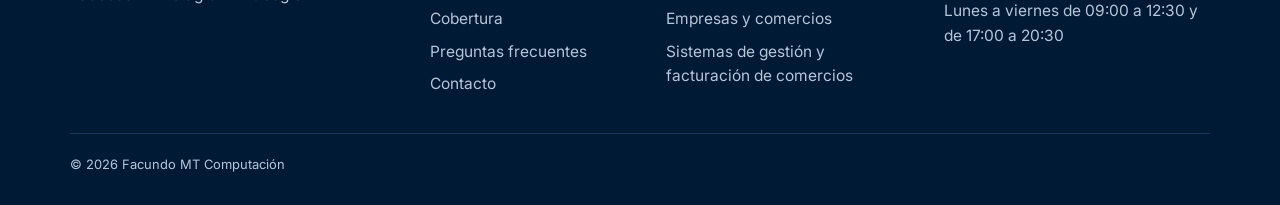
==== commit 51baa96b: "Preguntas frecuentes: revisión sin costo, demora y formas de pago Co-Authored-By: Claude Opus 5.5 <n" ====
--- a/index.html
+++ b/index.html
@@ -49,12 +49,12 @@
   ]
 }
 </script>
-<link rel="icon" type="image/png" href="favicon.png?v=23">
-<link rel="apple-touch-icon" href="favicon.png?v=23">
+<link rel="icon" type="image/png" href="favicon.png?v=24">
+<link rel="apple-touch-icon" href="favicon.png?v=24">
 <link rel="preconnect" href="https://fonts.googleapis.com">
 <link rel="preconnect" href="https://fonts.gstatic.com" crossorigin>
 <link href="https://fonts.googleapis.com/css2?family=Inter:wght@400;500;600;700;800;900&display=swap" rel="stylesheet">
-<link rel="stylesheet" href="estilos.css?v=23">
+<link rel="stylesheet" href="estilos.css?v=24">
 </head>
 <body>
 <a class="saltar" href="#servicios">Saltar al contenido</a>
@@ -63,7 +63,7 @@
 <header class="cabecera">
   <div class="contenedor cabecera-fila">
     <a class="marca" href="#inicio">
-      <img src="logo.png?v=23" alt="Facundo MT Computación" width="600" height="148">
+      <img src="logo.png?v=24" alt="Facundo MT Computación" width="600" height="148">
     </a>
     <button class="menu-boton" aria-expanded="false" aria-controls="menu" aria-label="Abrir menú">
       <span></span><span></span>
@@ -247,7 +247,7 @@
 <footer class="pie">
   <div class="contenedor pie-grilla">
     <div>
-      <img class="pie-marca" src="logo-claro.png?v=23" alt="Facundo MT Computación" width="600" height="148" loading="lazy">
+      <img class="pie-marca" src="logo-claro.png?v=24" alt="Facundo MT Computación" width="600" height="148" loading="lazy">
       <p>Servicio técnico de PC, notebooks, redes e impresoras en <span data-ciudad></span>.</p>
       <div id="pie-redes" class="pie-redes"></div>
     </div>
@@ -279,7 +279,7 @@
   <svg viewBox="0 0 24 24" width="28" height="28" aria-hidden="true"><path fill="currentColor" d="M12 2a10 10 0 0 0-8.6 15L2 22l5.1-1.3A10 10 0 1 0 12 2Zm5.8 14.1c-.2.7-1.4 1.3-2 1.4-.5.1-1.2.1-1.9-.1-.4-.1-1-.3-1.8-.7-3-1.3-5-4.4-5.200-4.600-.1-.2-1.200-1.600-1.200-3.100s.8-2.200 1.100-2.500c.3-.3.600-.4.800-.4h.6c.2 0 .4 0 .6.500l.8 2c.1.200.1.400 0 .6l-.3.5-.4.5c-.1.100-.3.300-.1.600.2.300.8 1.300 1.700 2.100 1.200 1 2.100 1.400 2.400 1.500.3.100.5.100.7-.1l.9-1.100c.2-.3.400-.2.700-.1l1.900.9c.3.100.5.200.6.300.100.200.100.800-.1 1.500Z"/></svg>
 </a>
 
-<script src="config.js?v=23"></script>
-<script src="app.js?v=23"></script>
+<script src="config.js?v=24"></script>
+<script src="app.js?v=24"></script>
 </body>
 </html>
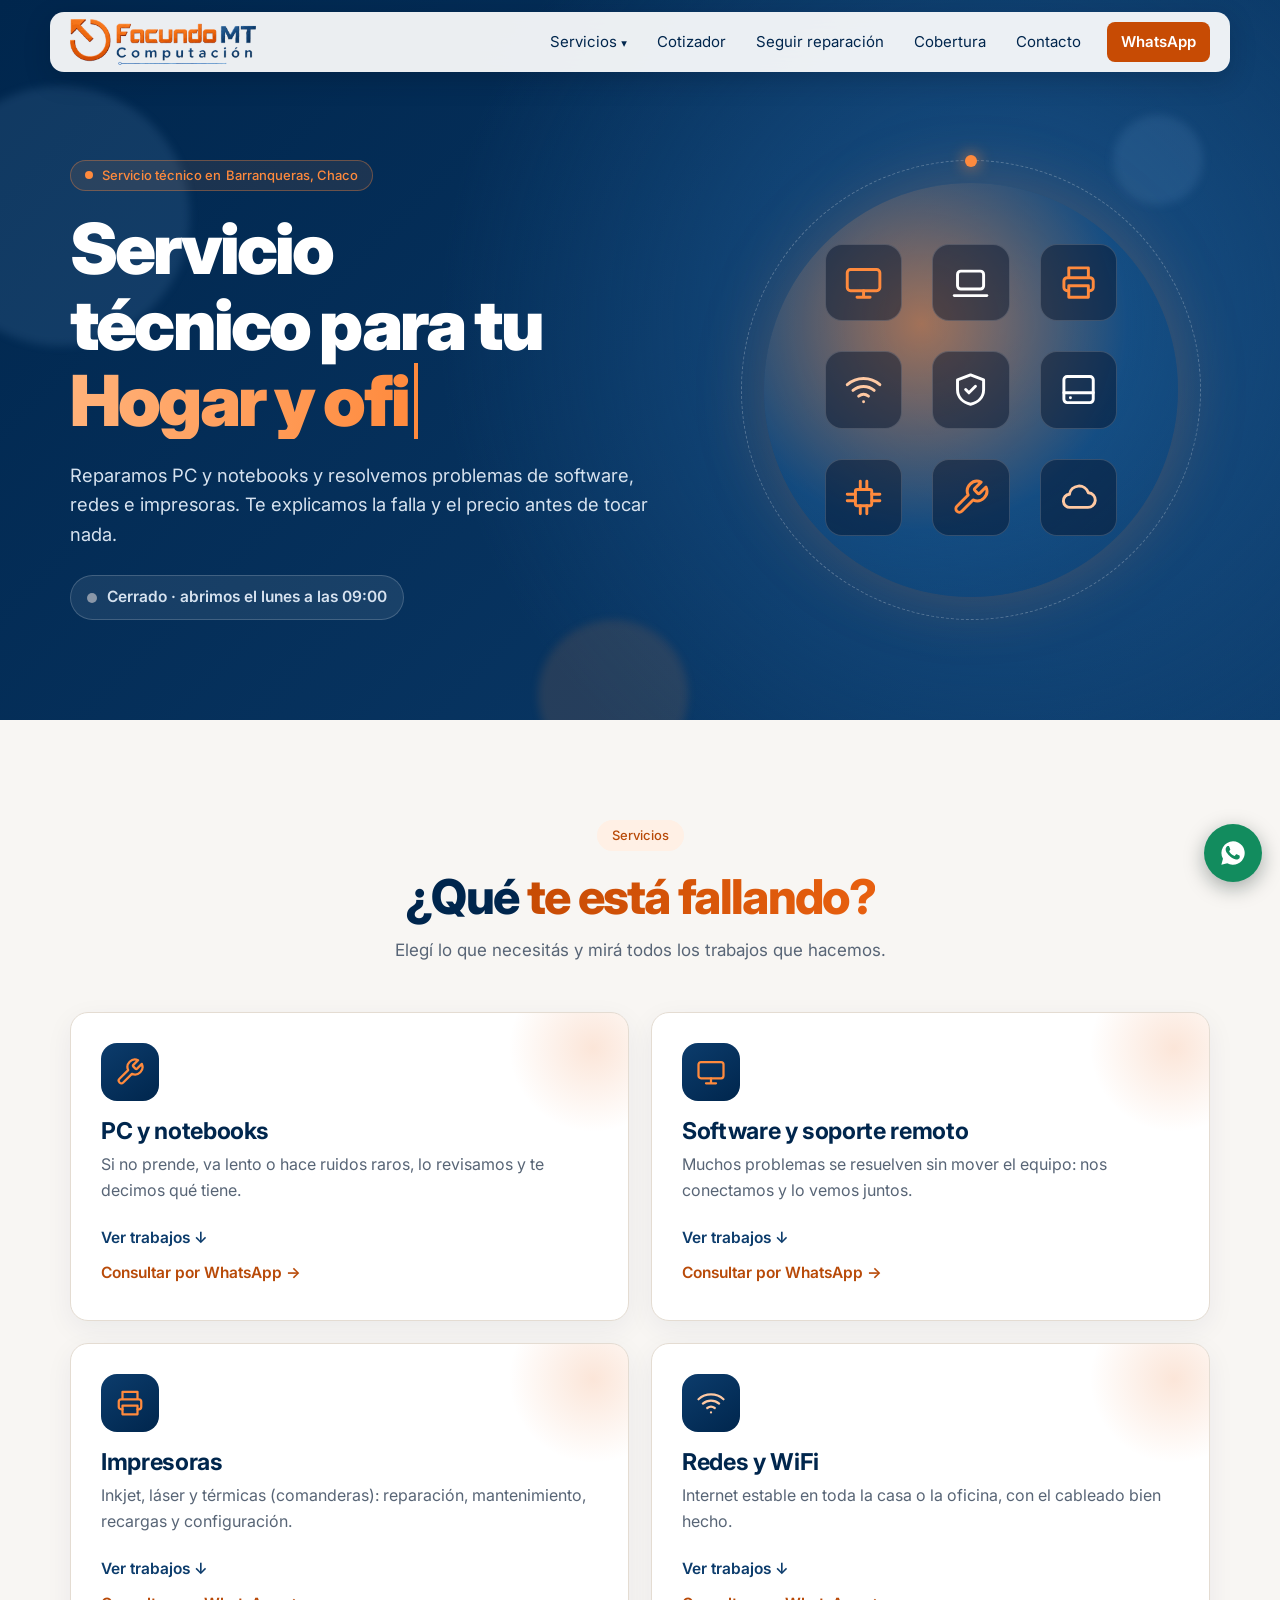
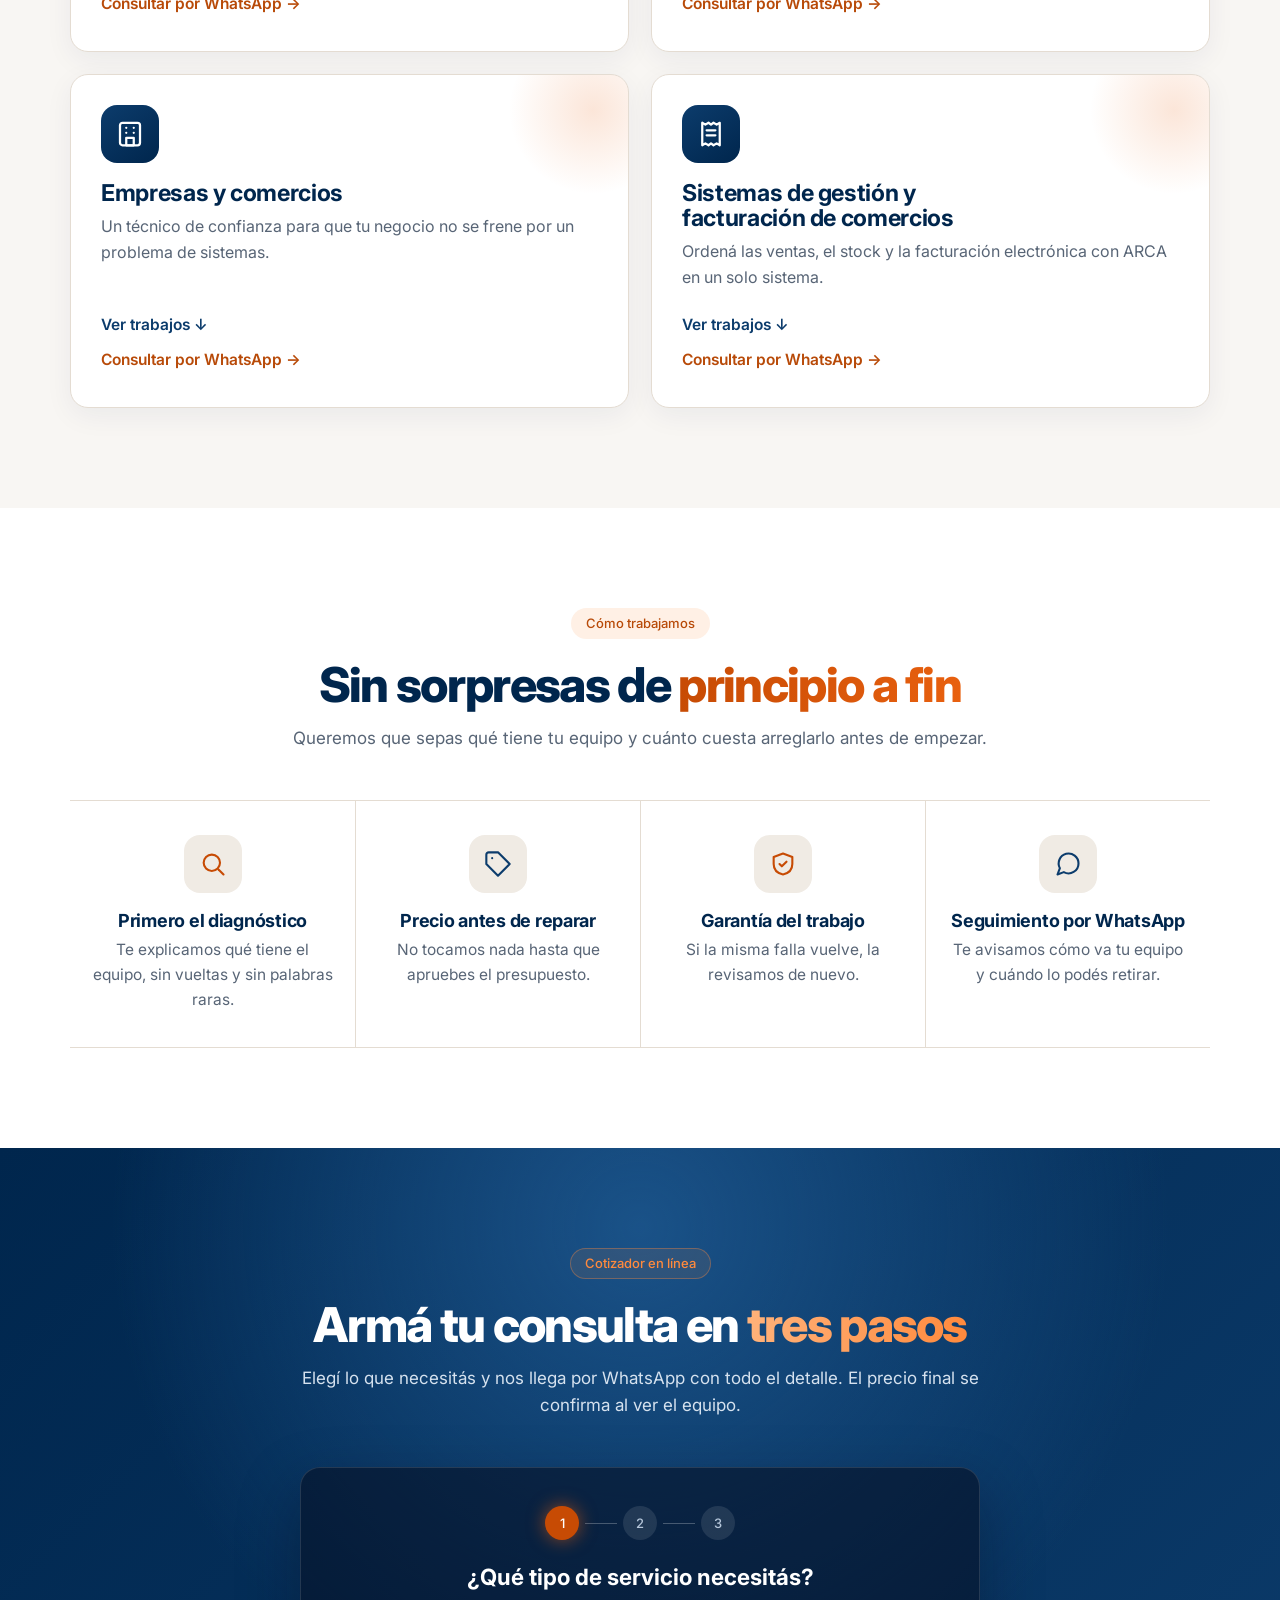
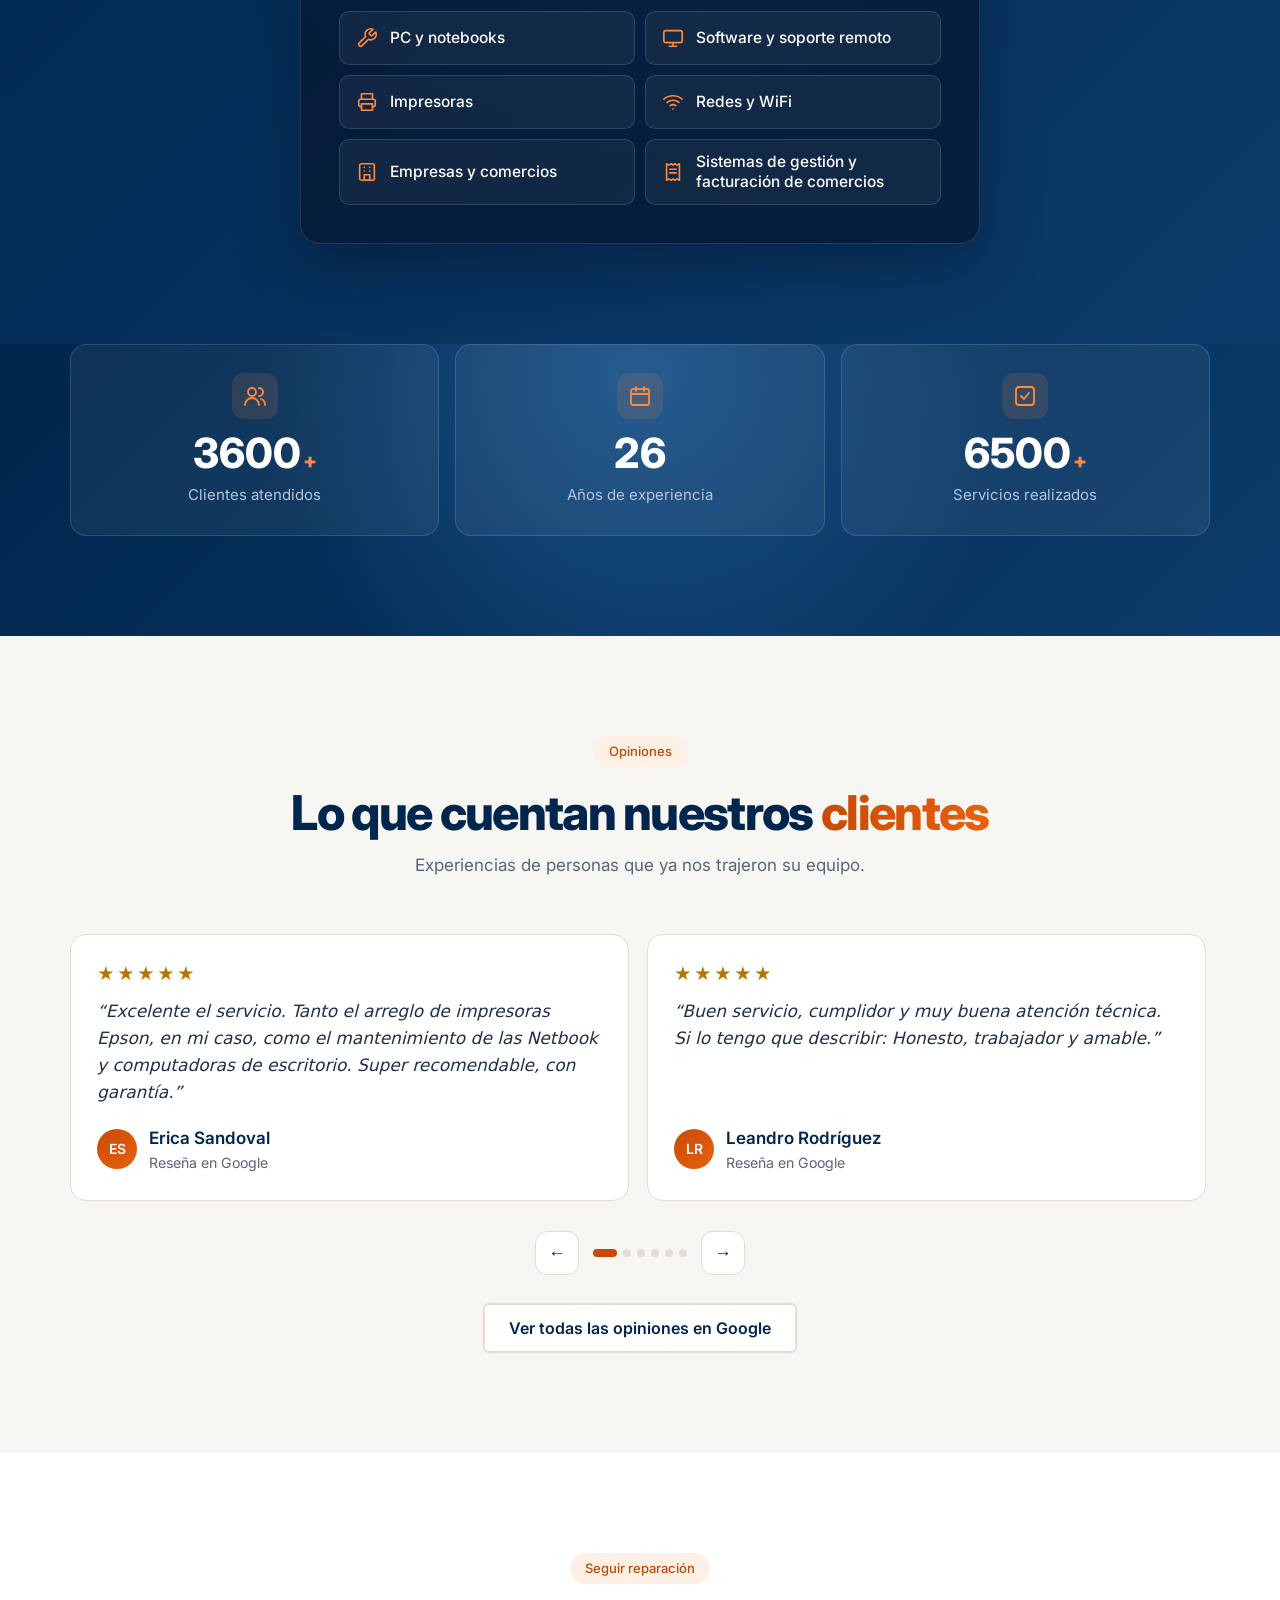
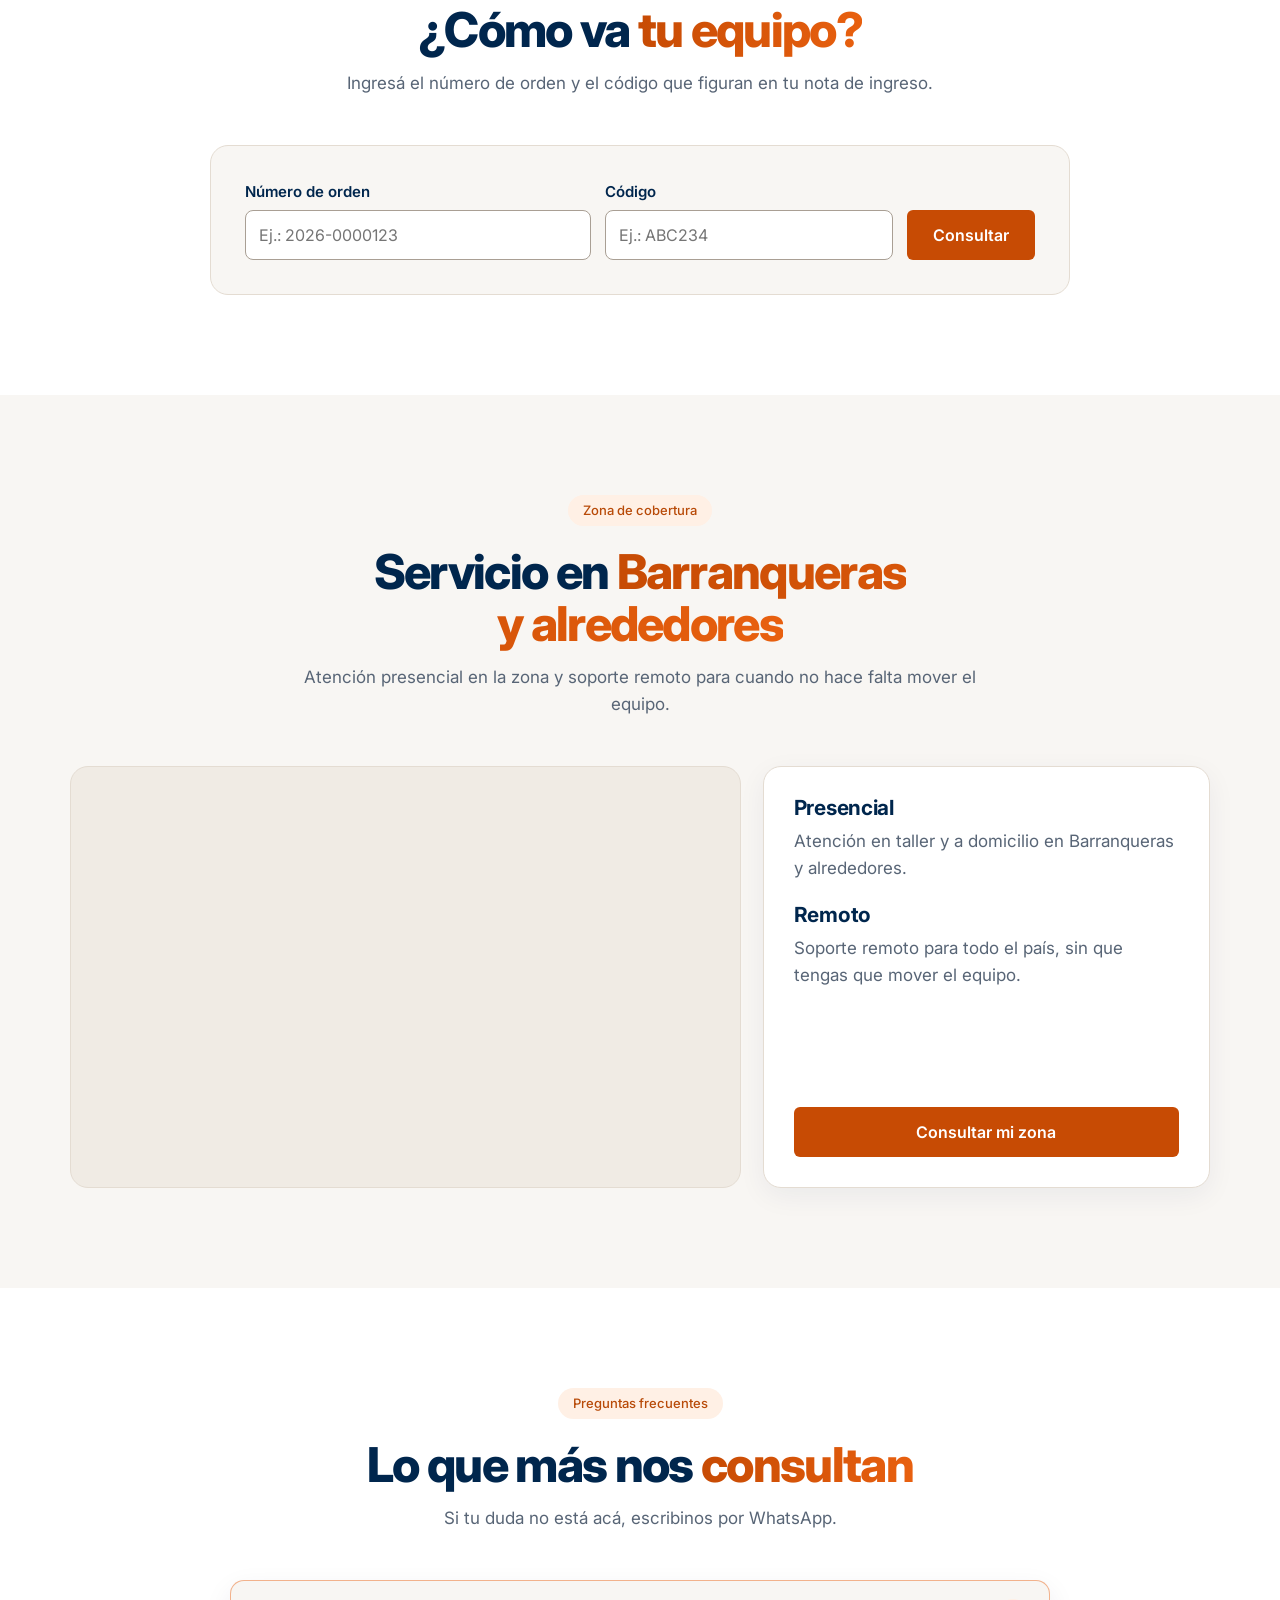
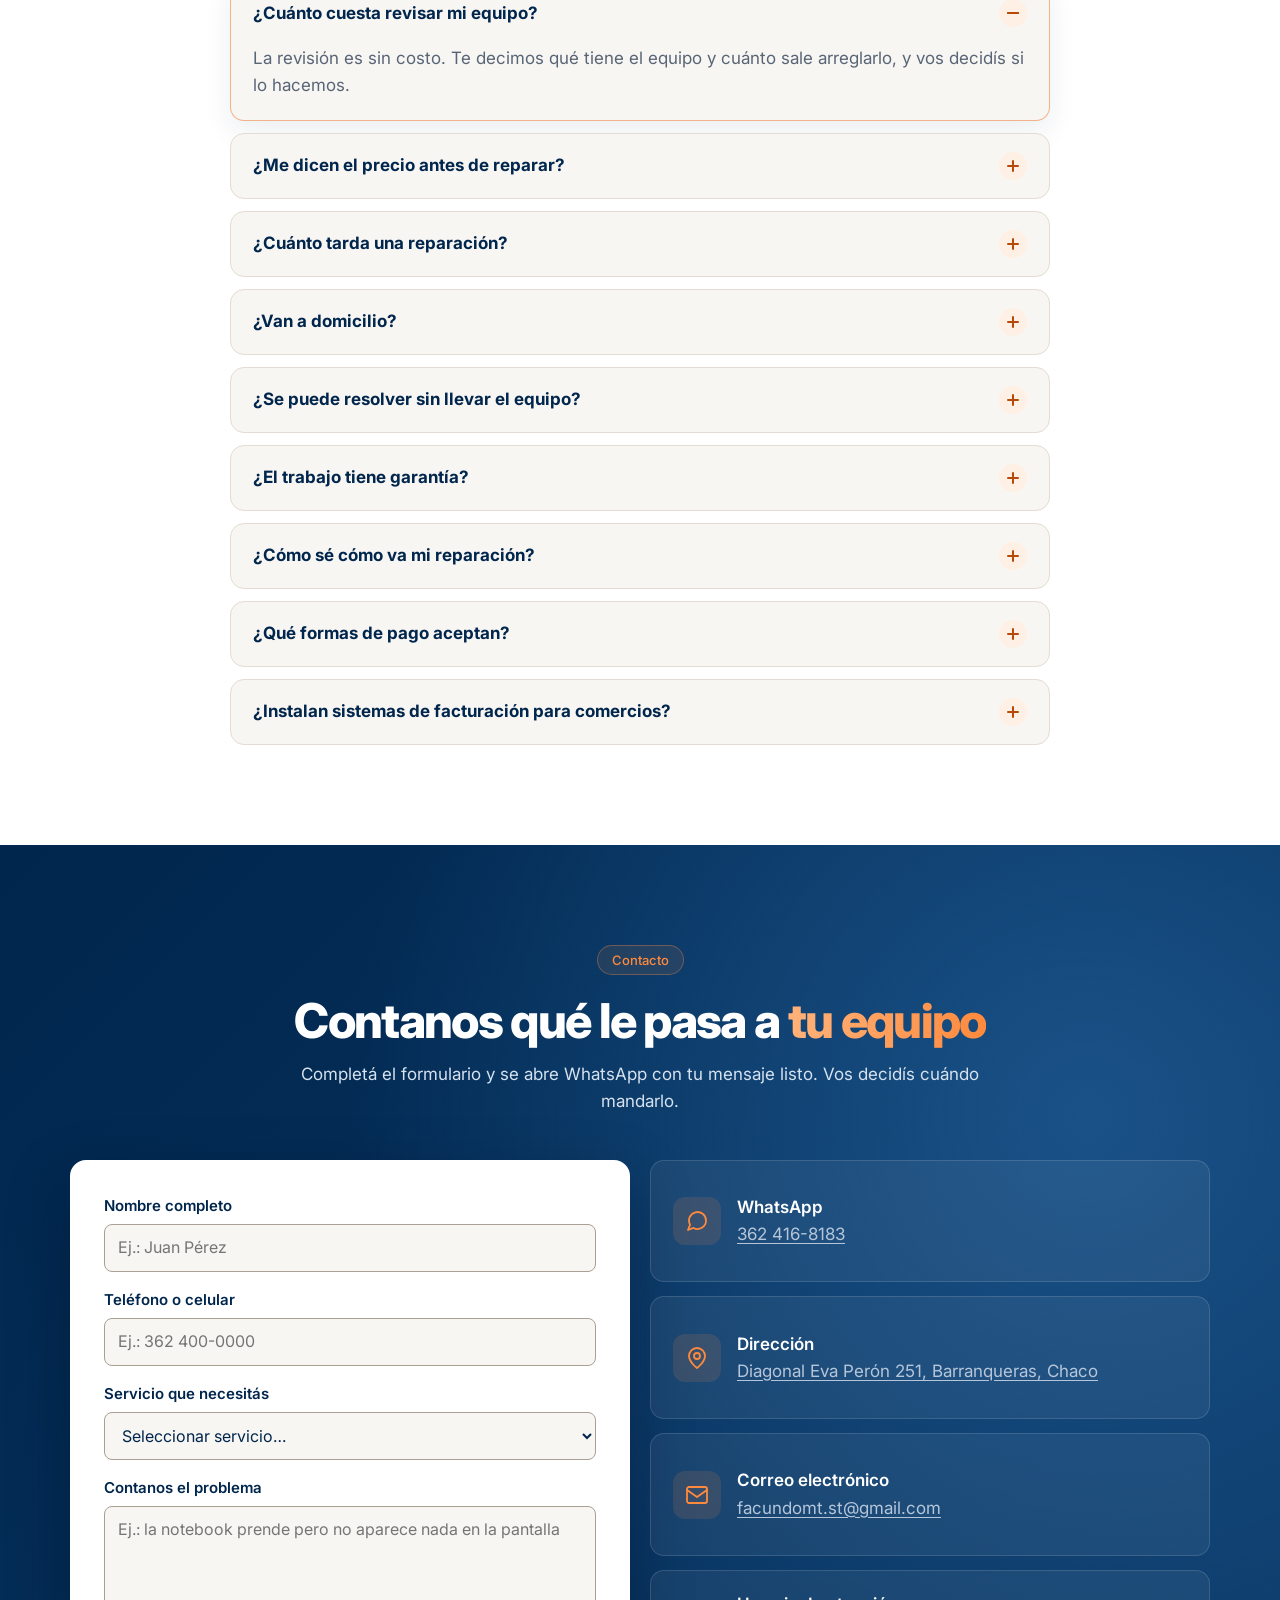
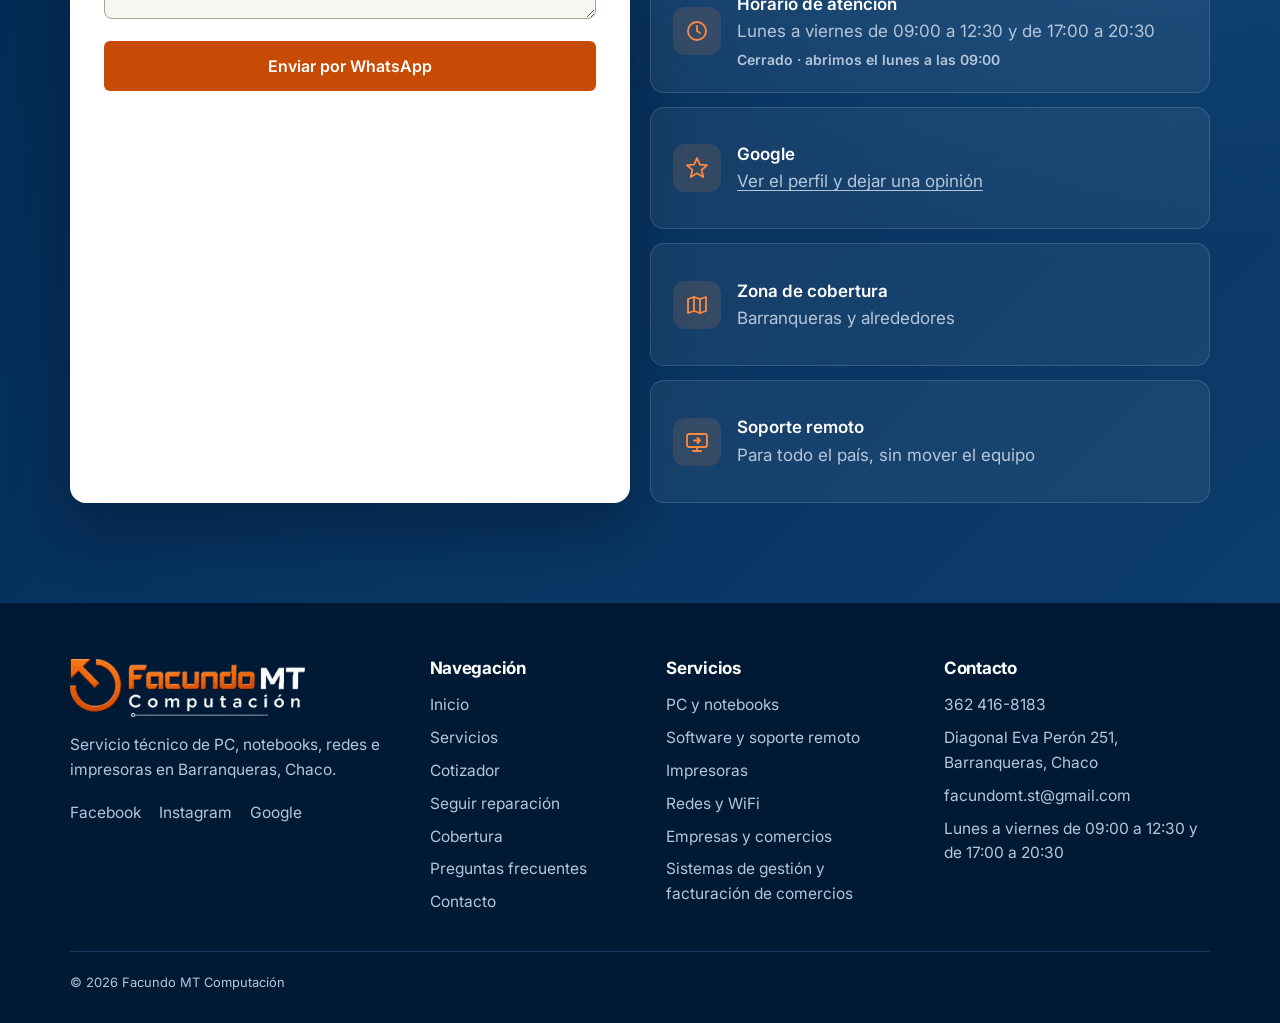
==== commit 8caaa98a: "Opiniones de clientes tomadas de Google y enlace a todas las reseñas Co-Authored-By: Claude Opus 5.5" ====
--- a/index.html
+++ b/index.html
@@ -49,12 +49,12 @@
   ]
 }
 </script>
-<link rel="icon" type="image/png" href="favicon.png?v=24">
-<link rel="apple-touch-icon" href="favicon.png?v=24">
+<link rel="icon" type="image/png" href="favicon.png?v=25">
+<link rel="apple-touch-icon" href="favicon.png?v=25">
 <link rel="preconnect" href="https://fonts.googleapis.com">
 <link rel="preconnect" href="https://fonts.gstatic.com" crossorigin>
 <link href="https://fonts.googleapis.com/css2?family=Inter:wght@400;500;600;700;800;900&display=swap" rel="stylesheet">
-<link rel="stylesheet" href="estilos.css?v=24">
+<link rel="stylesheet" href="estilos.css?v=25">
 </head>
 <body>
 <a class="saltar" href="#servicios">Saltar al contenido</a>
@@ -63,7 +63,7 @@
 <header class="cabecera">
   <div class="contenedor cabecera-fila">
     <a class="marca" href="#inicio">
-      <img src="logo.png?v=24" alt="Facundo MT Computación" width="600" height="148">
+      <img src="logo.png?v=25" alt="Facundo MT Computación" width="600" height="148">
     </a>
     <button class="menu-boton" aria-expanded="false" aria-controls="menu" aria-label="Abrir menú">
       <span></span><span></span>
@@ -160,6 +160,7 @@
           <button type="button" id="opinion-siguiente" aria-label="Opinión siguiente">→</button>
         </div>
       </div>
+      <p class="opiniones-google" id="opiniones-google" hidden><a class="boton boton-linea-oscura" target="_blank" rel="noopener">Ver todas las opiniones en Google</a></p>
     </div>
   </section>
 
@@ -247,7 +248,7 @@
 <footer class="pie">
   <div class="contenedor pie-grilla">
     <div>
-      <img class="pie-marca" src="logo-claro.png?v=24" alt="Facundo MT Computación" width="600" height="148" loading="lazy">
+      <img class="pie-marca" src="logo-claro.png?v=25" alt="Facundo MT Computación" width="600" height="148" loading="lazy">
       <p>Servicio técnico de PC, notebooks, redes e impresoras en <span data-ciudad></span>.</p>
       <div id="pie-redes" class="pie-redes"></div>
     </div>
@@ -279,7 +280,7 @@
   <svg viewBox="0 0 24 24" width="28" height="28" aria-hidden="true"><path fill="currentColor" d="M12 2a10 10 0 0 0-8.6 15L2 22l5.1-1.3A10 10 0 1 0 12 2Zm5.8 14.1c-.2.7-1.4 1.3-2 1.4-.5.1-1.2.1-1.9-.1-.4-.1-1-.3-1.8-.7-3-1.3-5-4.4-5.200-4.600-.1-.2-1.200-1.600-1.200-3.100s.8-2.200 1.100-2.500c.3-.3.600-.4.800-.4h.6c.2 0 .4 0 .6.500l.8 2c.1.200.1.400 0 .6l-.3.5-.4.5c-.1.100-.3.300-.1.600.2.300.8 1.300 1.700 2.100 1.200 1 2.100 1.400 2.400 1.500.3.100.5.100.7-.1l.9-1.100c.2-.3.400-.2.700-.1l1.900.9c.3.100.5.200.6.300.100.200.100.800-.1 1.500Z"/></svg>
 </a>
 
-<script src="config.js?v=24"></script>
-<script src="app.js?v=24"></script>
+<script src="config.js?v=25"></script>
+<script src="app.js?v=25"></script>
 </body>
 </html>
--- a/estilos.css
+++ b/estilos.css
@@ -189,6 +189,9 @@
 .opinion figcaption { display: flex; align-items: center; gap: 12px; margin-top: auto; padding-top: 18px; font-weight: 600; color: var(--tinta); }
 .avatar { display: grid; place-items: center; flex: none; width: 40px; height: 40px; border-radius: 50%; background: linear-gradient(135deg, #c74b04, #e8600f); color: #fff; font-size: .875rem; }
 .opinion small { display: block; font-weight: 400; color: var(--texto-suave); }
+.opiniones-google { margin-top: 28px; text-align: center; }
+.boton-linea-oscura { border-color: var(--linea); background: var(--blanco); color: var(--tinta); }
+.boton-linea-oscura:hover { border-color: var(--ambar); color: var(--ambar-oscuro); }
 .carrusel-control { display: flex; align-items: center; justify-content: center; gap: 14px; margin-top: 24px; }
 .carrusel-control button { width: 44px; height: 44px; border: 1px solid var(--linea); border-radius: 12px; background: var(--blanco); color: var(--tinta); font-size: 1.1rem; cursor: pointer; transition: background-color .2s, color .2s; }
 .carrusel-control button:hover { background: #c74b04; color: #fff; }
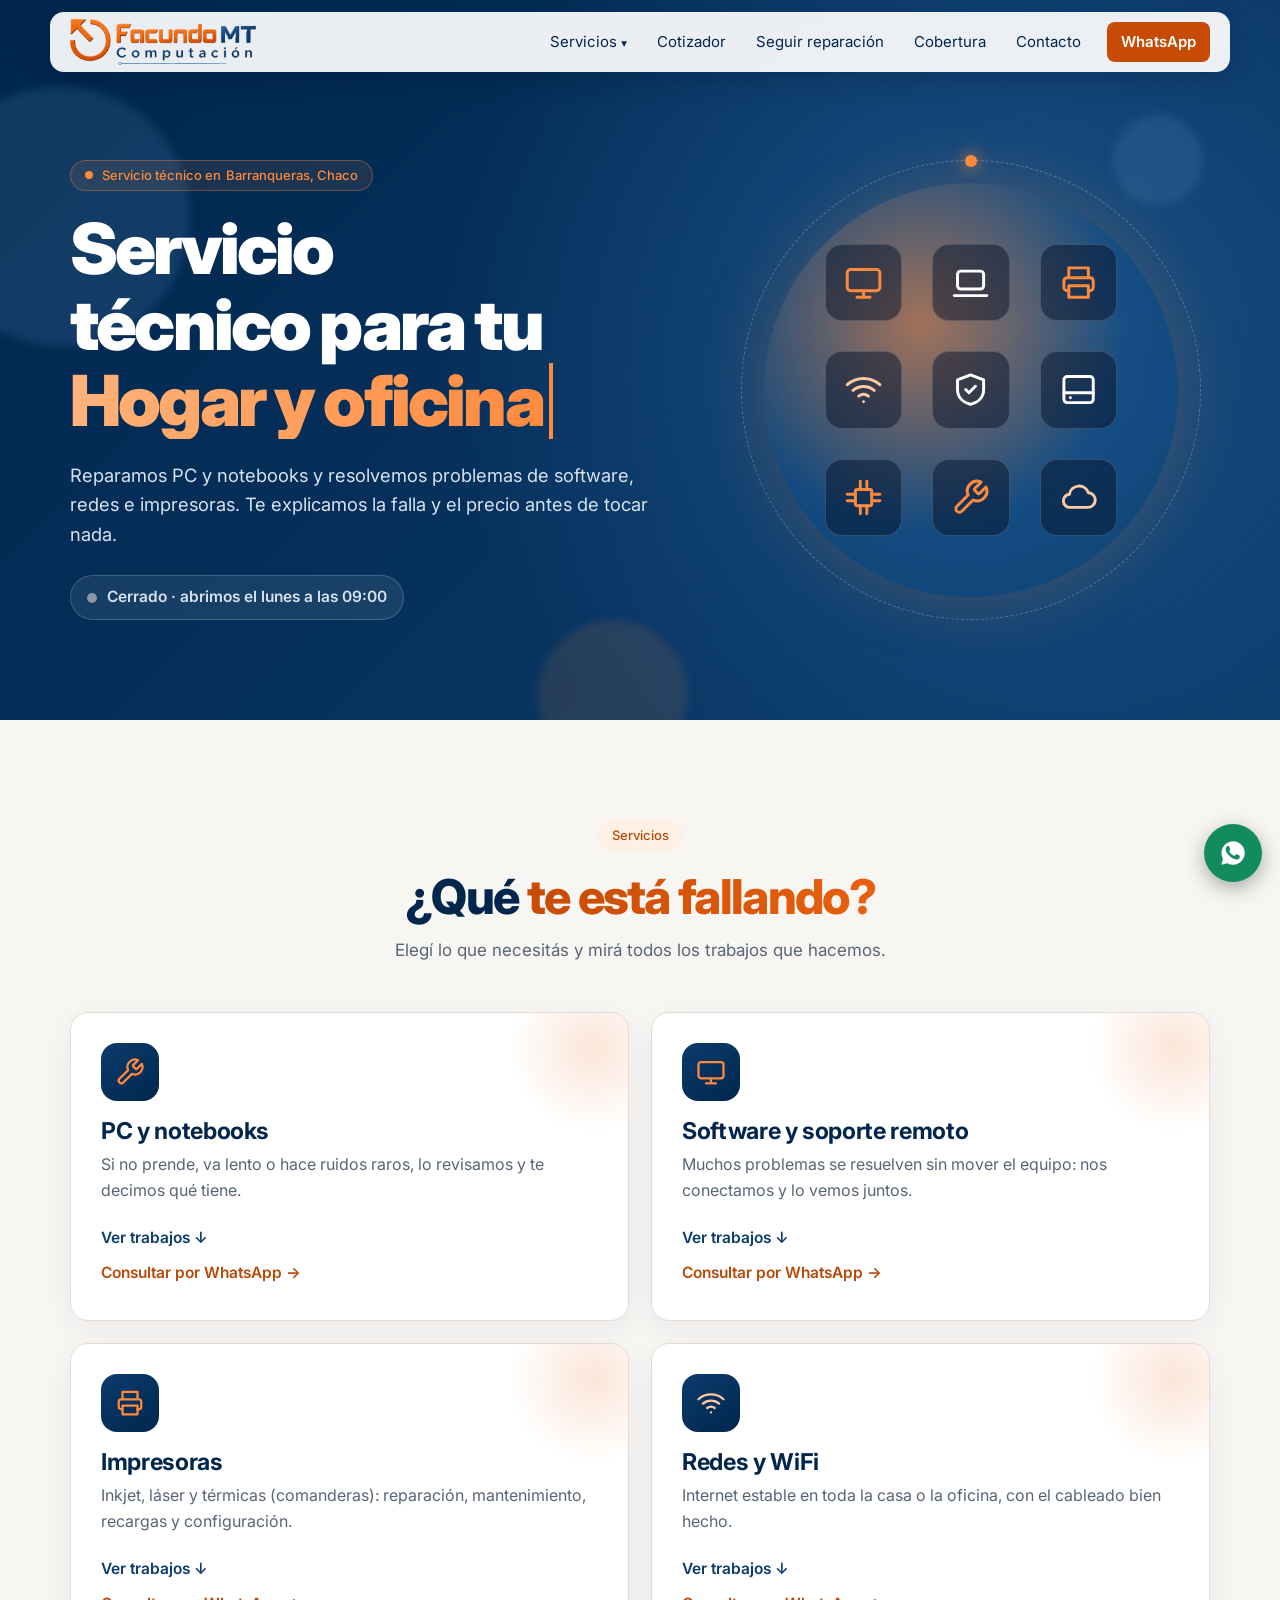
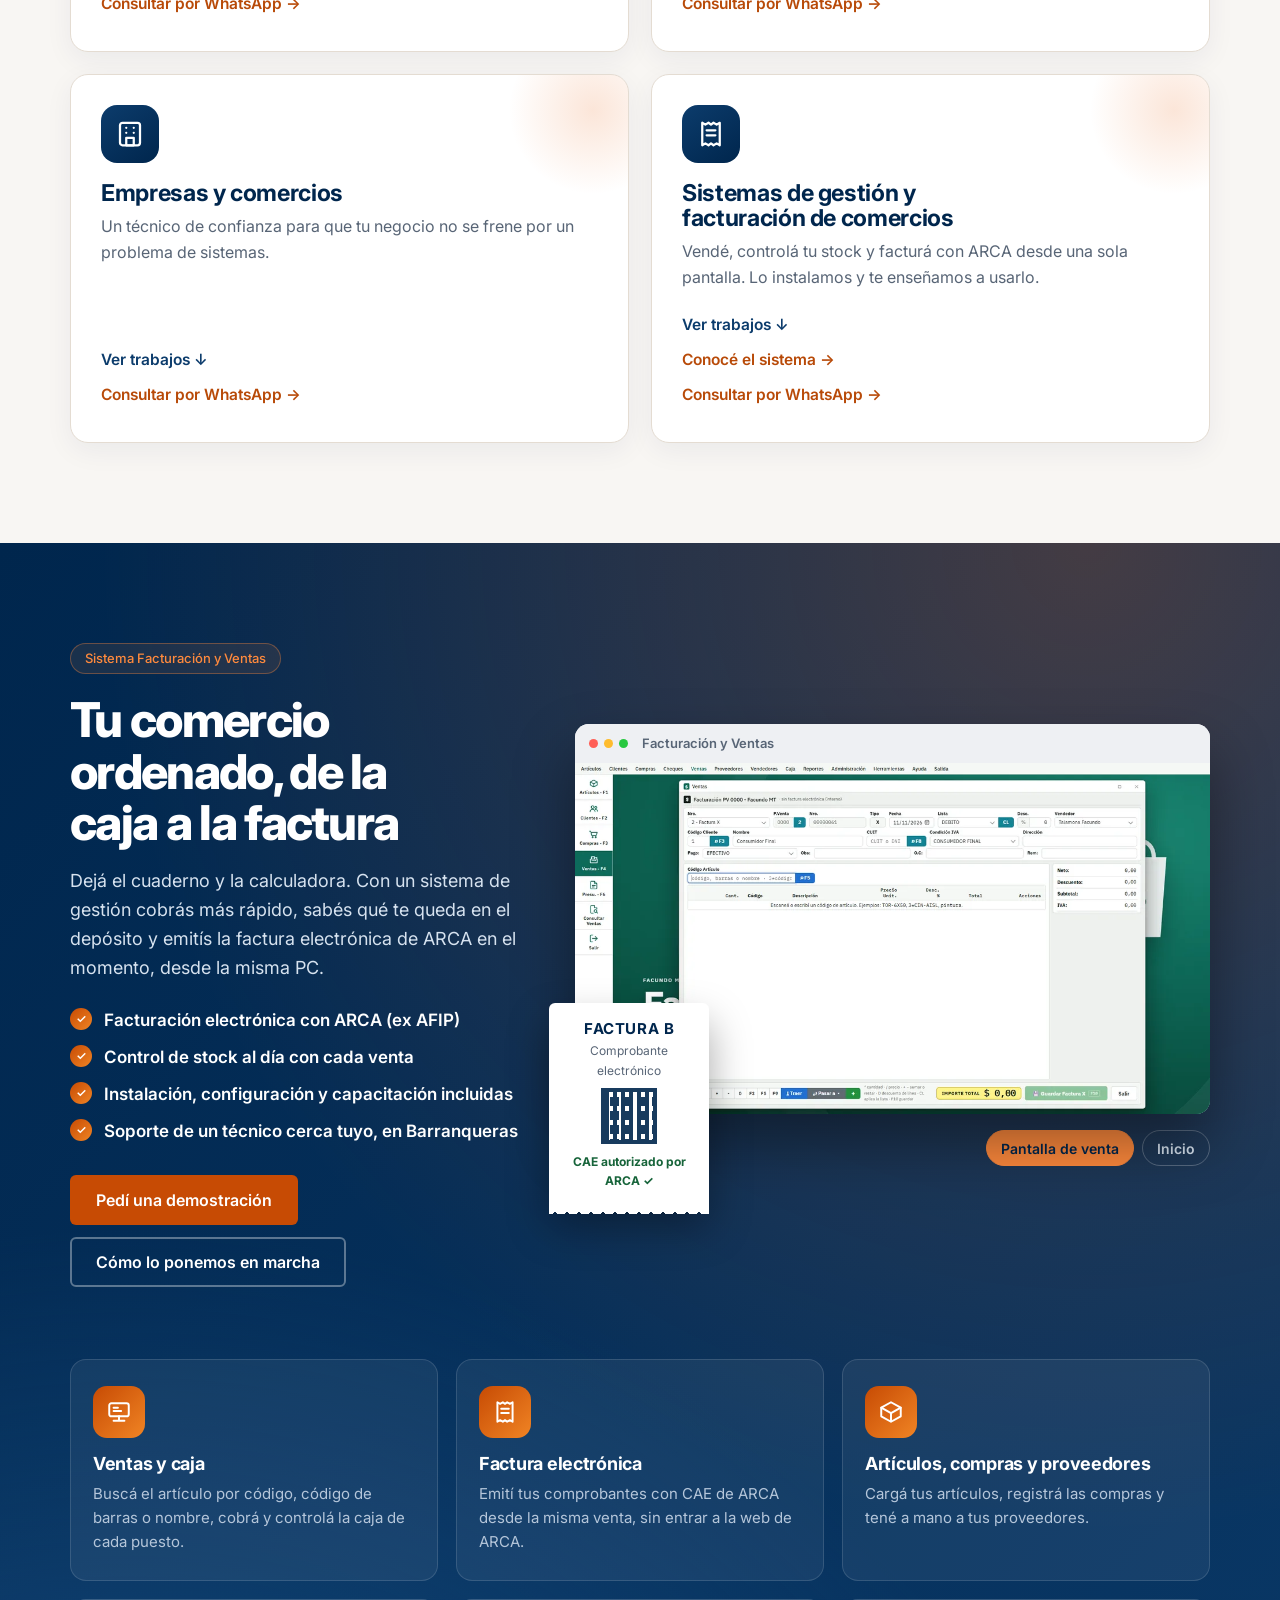
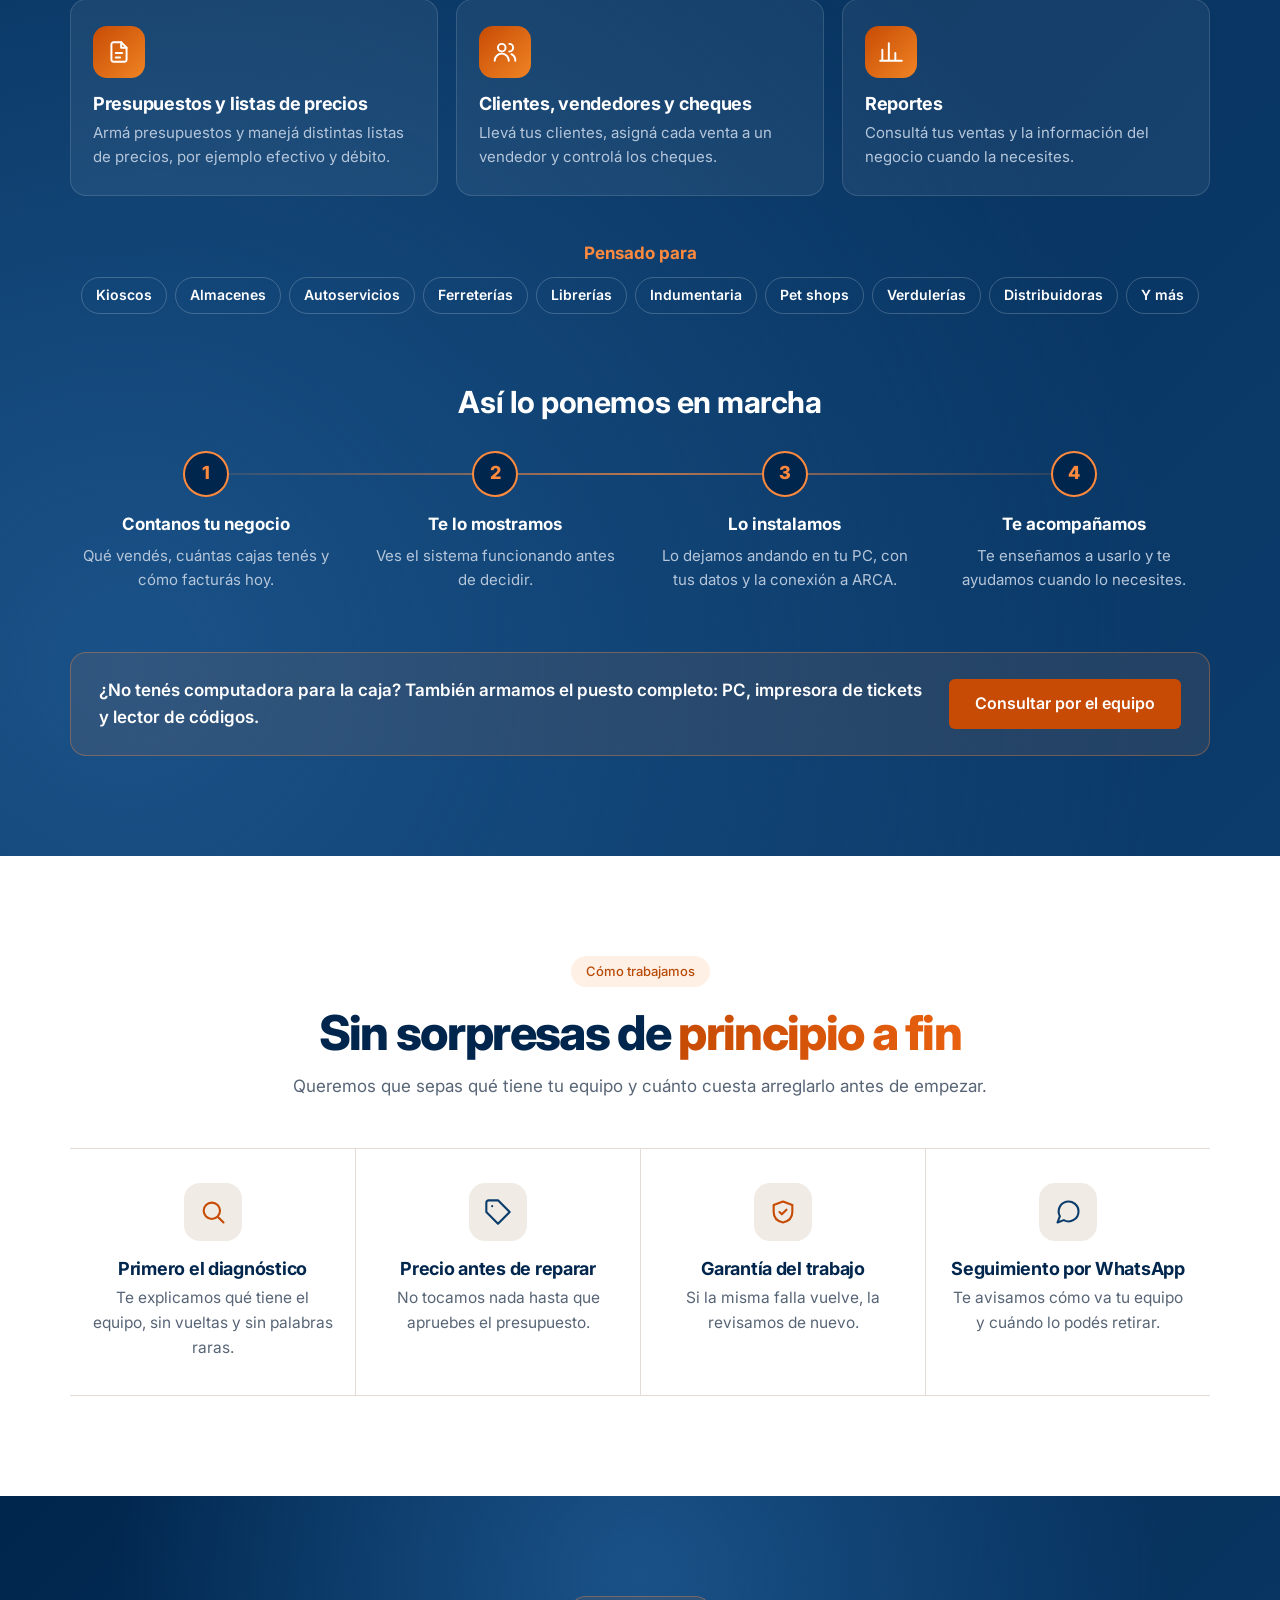
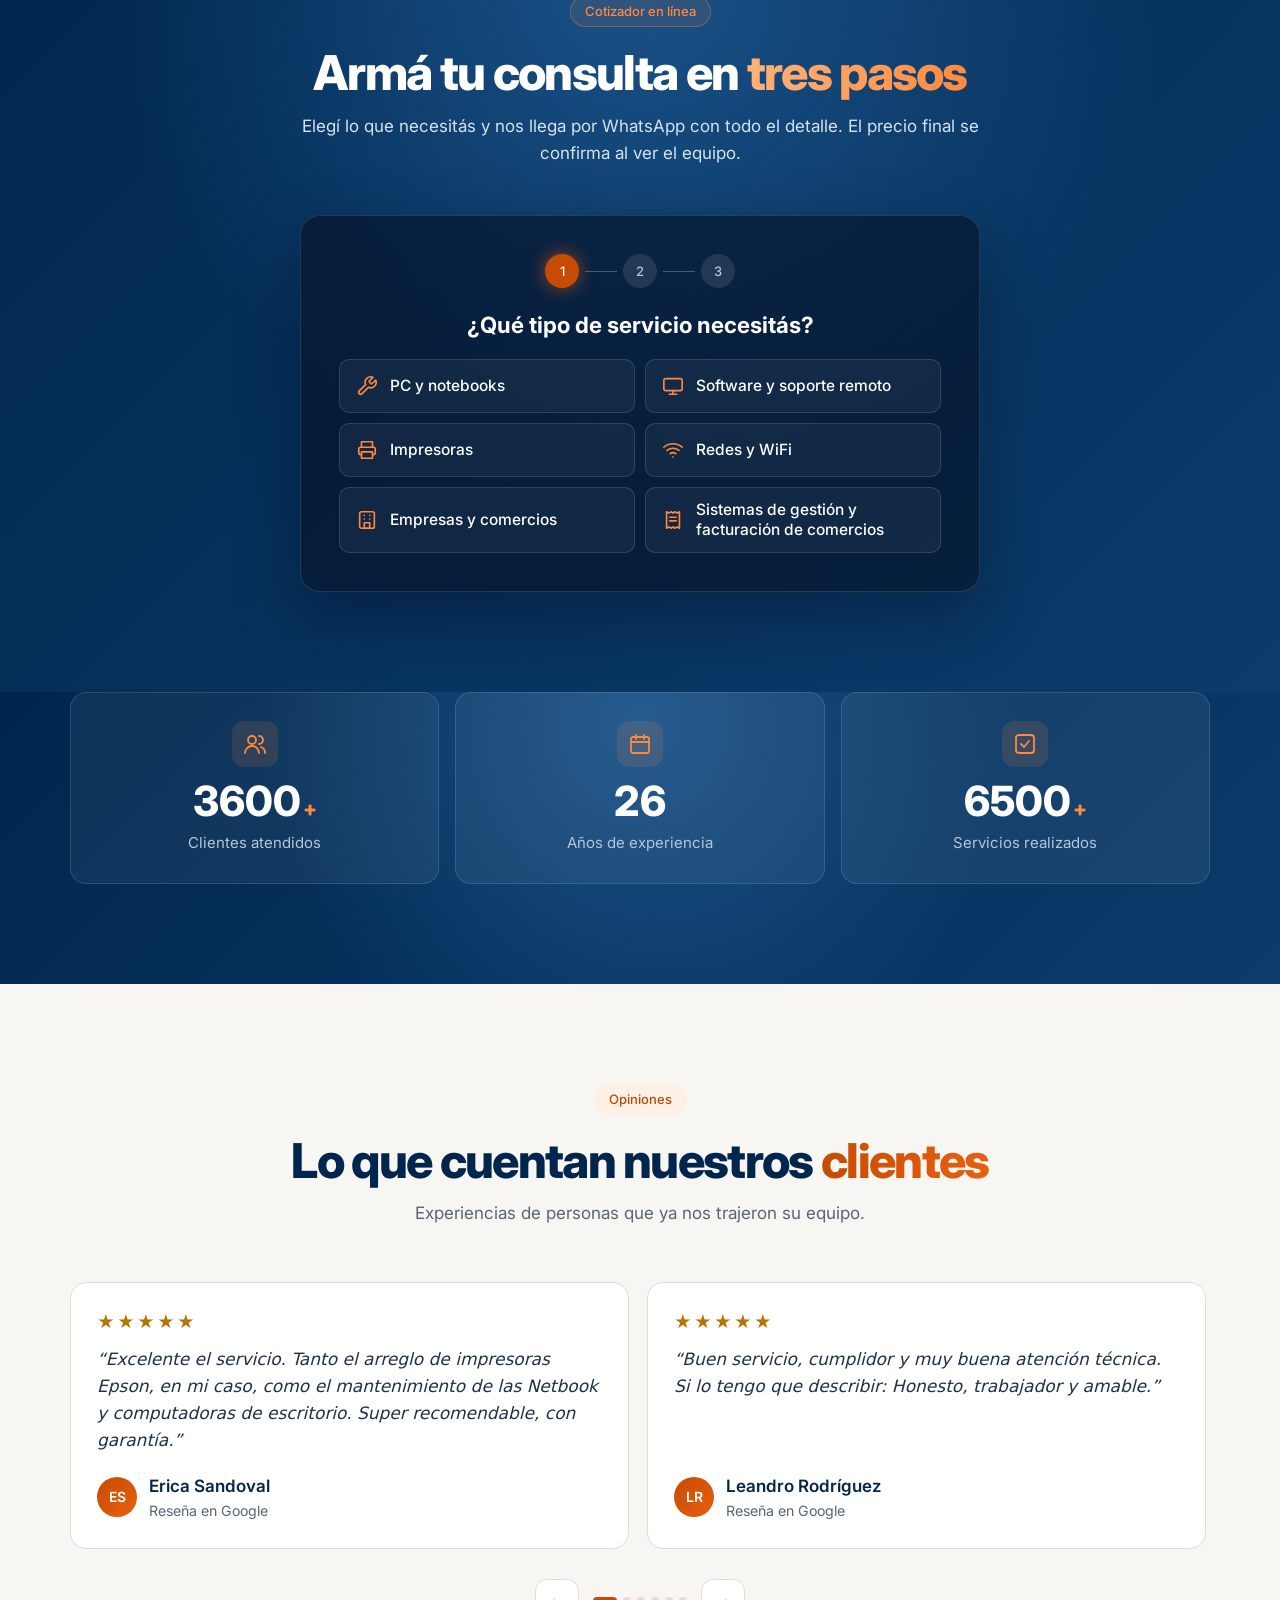
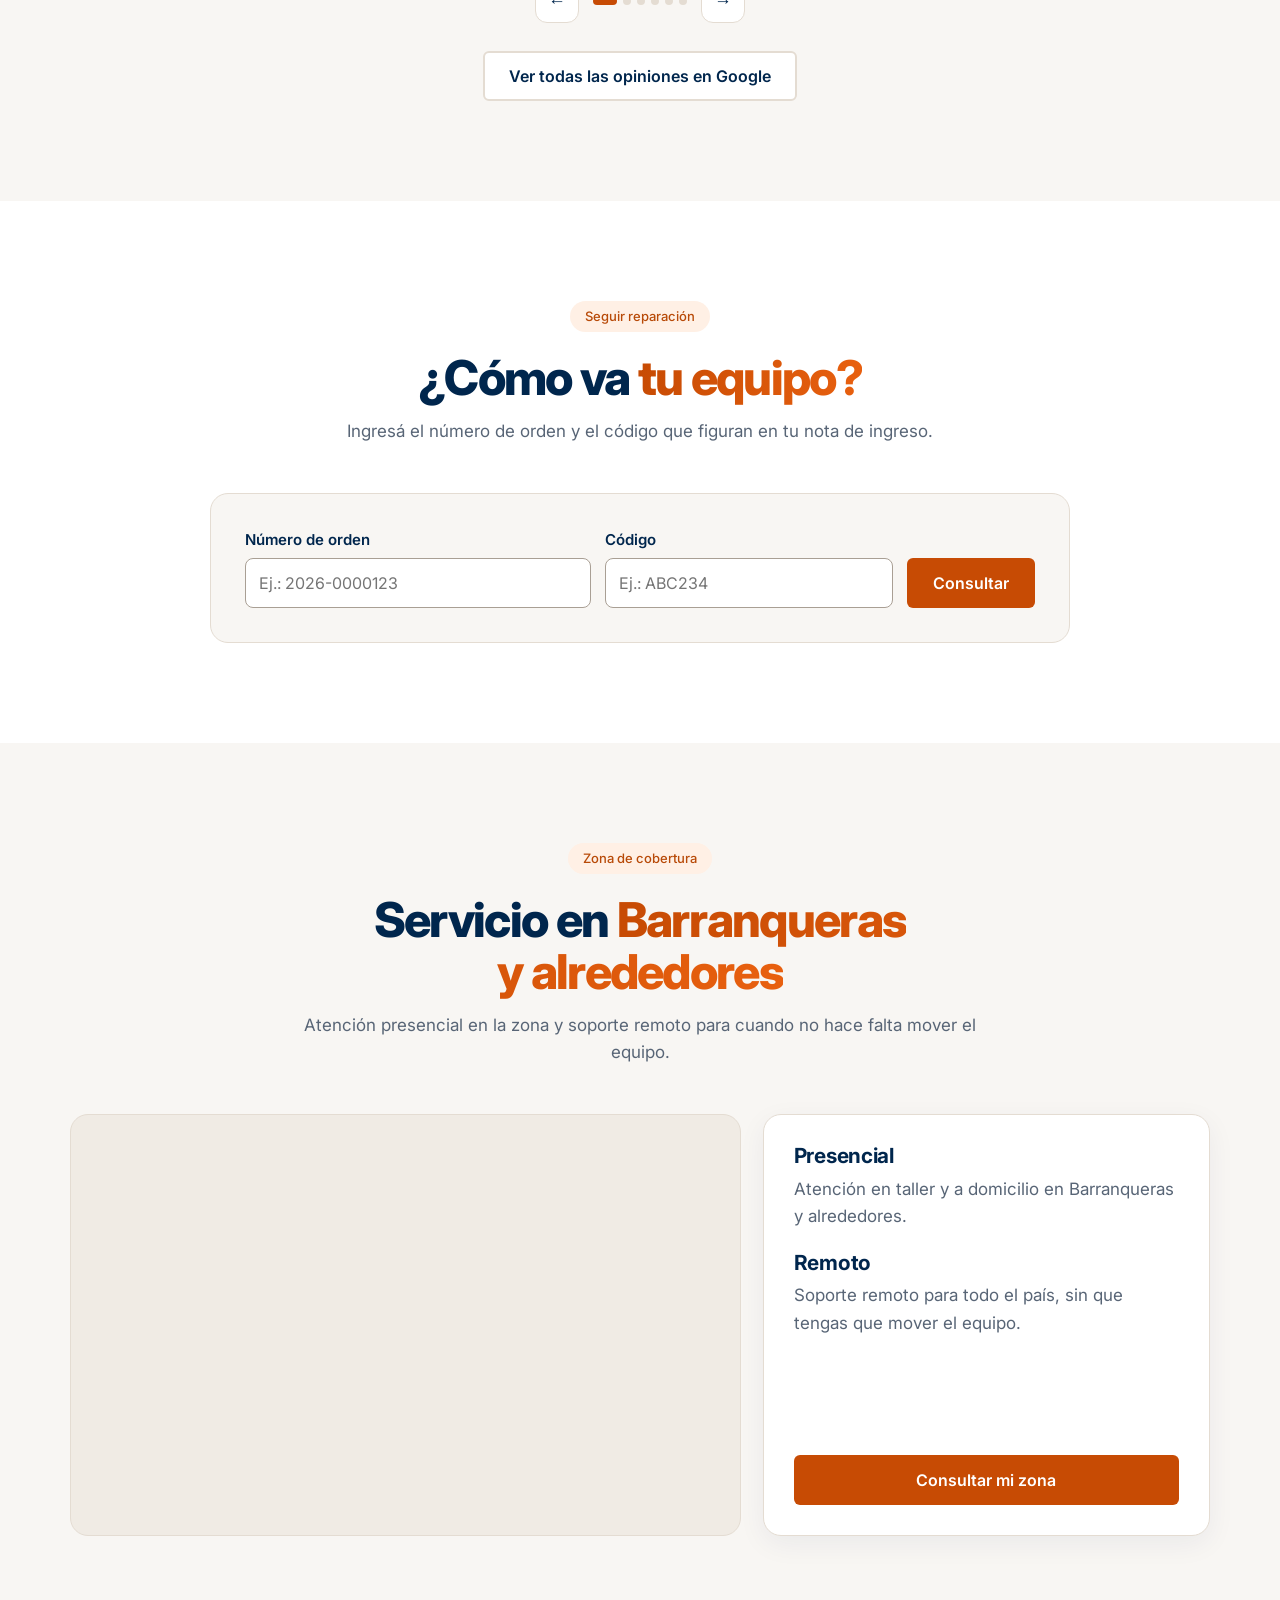
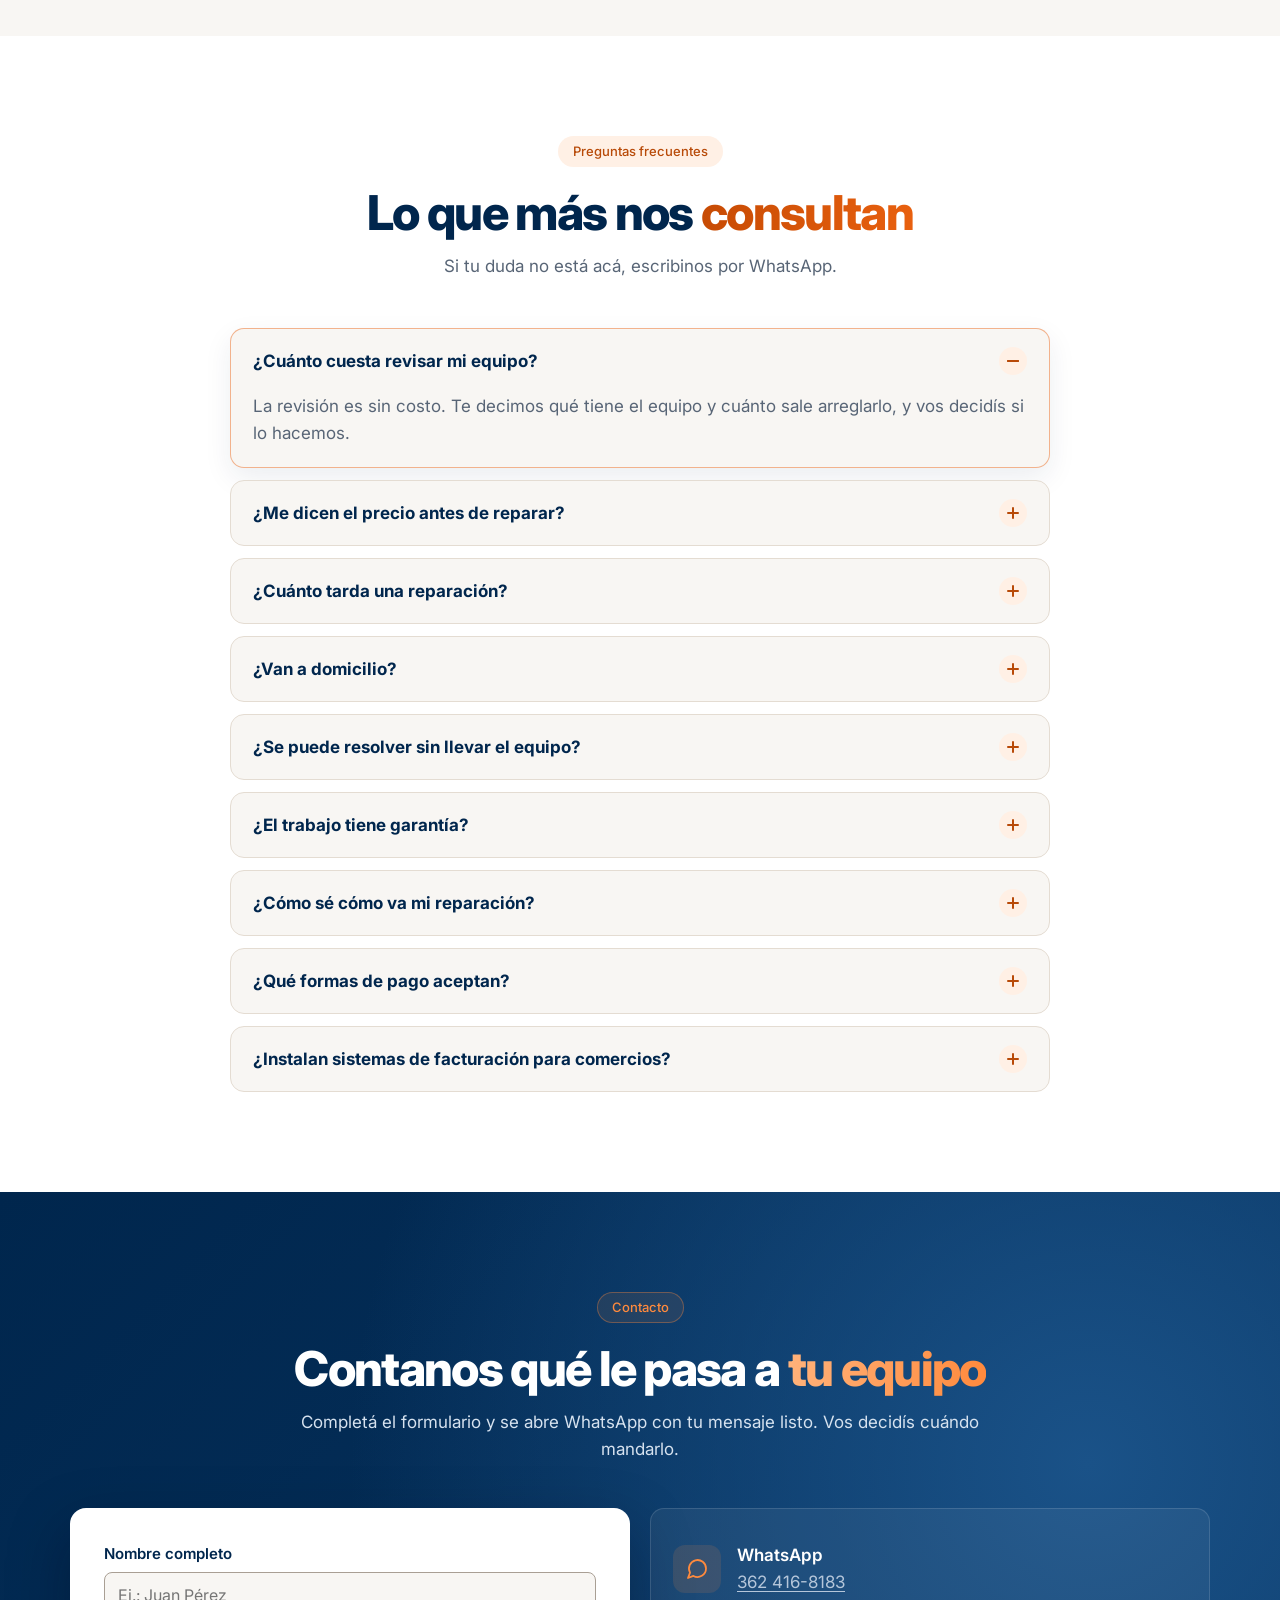
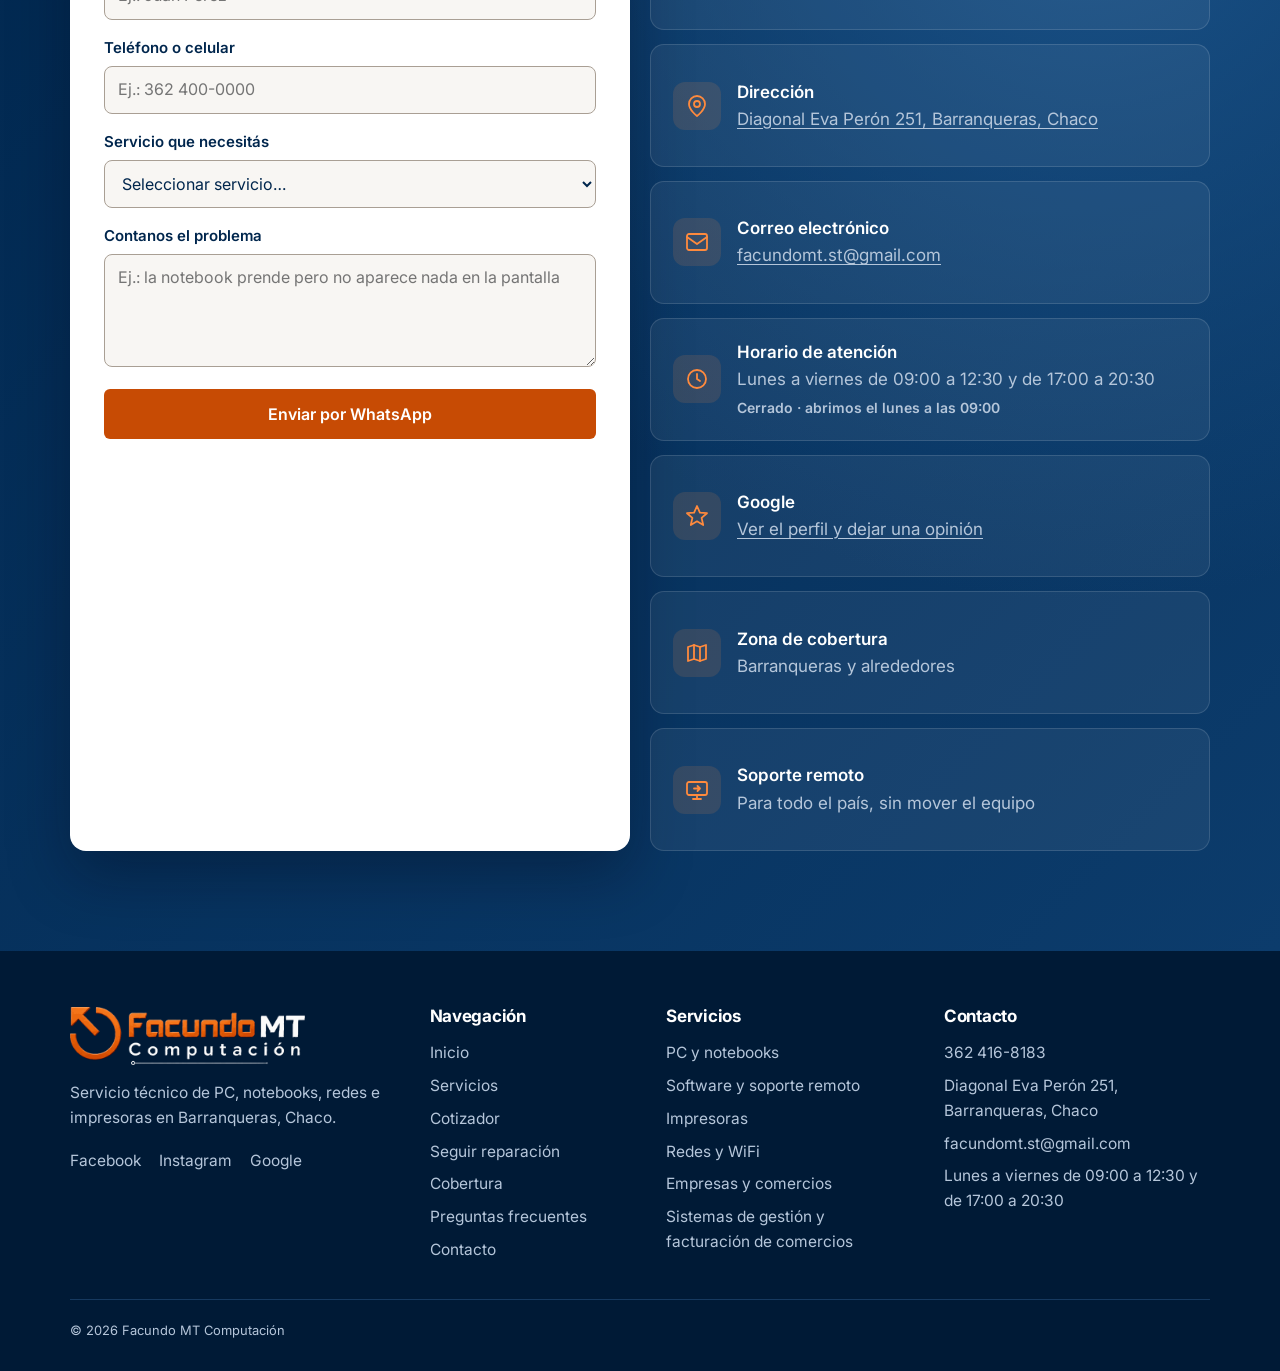
==== commit 277c2ead: "Sección del sistema Facturación y Ventas con capturas reales Co-Authored-By: Claude Opus 5.5 <norepl" ====
--- a/index.html
+++ b/index.html
@@ -49,12 +49,12 @@
   ]
 }
 </script>
-<link rel="icon" type="image/png" href="favicon.png?v=25">
-<link rel="apple-touch-icon" href="favicon.png?v=25">
+<link rel="icon" type="image/png" href="favicon.png?v=28">
+<link rel="apple-touch-icon" href="favicon.png?v=28">
 <link rel="preconnect" href="https://fonts.googleapis.com">
 <link rel="preconnect" href="https://fonts.gstatic.com" crossorigin>
 <link href="https://fonts.googleapis.com/css2?family=Inter:wght@400;500;600;700;800;900&display=swap" rel="stylesheet">
-<link rel="stylesheet" href="estilos.css?v=25">
+<link rel="stylesheet" href="estilos.css?v=28">
 </head>
 <body>
 <a class="saltar" href="#servicios">Saltar al contenido</a>
@@ -63,7 +63,7 @@
 <header class="cabecera">
   <div class="contenedor cabecera-fila">
     <a class="marca" href="#inicio">
-      <img src="logo.png?v=25" alt="Facundo MT Computación" width="600" height="148">
+      <img src="logo.png?v=28" alt="Facundo MT Computación" width="600" height="148">
     </a>
     <button class="menu-boton" aria-expanded="false" aria-controls="menu" aria-label="Abrir menú">
       <span></span><span></span>
@@ -113,6 +113,60 @@
       <div id="lista-servicios" class="servicios"></div>
     </div>
   </section>
+
+  <section id="sistema-gestion" class="seccion seccion-gestion" hidden>
+    <div class="contenedor">
+      <div class="gestion-portada">
+        <div class="gestion-texto">
+          <p class="insignia">Sistema Facturación y Ventas</p>
+          <h2 id="gestion-titulo"></h2>
+          <p class="gestion-bajada" id="gestion-texto"></p>
+          <ul class="gestion-puntos" id="gestion-puntos"></ul>
+          <div class="gestion-acciones">
+            <a class="boton boton-wa" data-wa="Hola, quiero ver una demostración del sistema de gestión y facturación para mi comercio." target="_blank" rel="noopener">Pedí una demostración</a>
+            <a class="boton boton-linea" href="#gestion-pasos">Cómo lo ponemos en marcha</a>
+          </div>
+        </div>
+        <div class="gestion-ilustracion">
+          <div class="capturas" id="capturas">
+            <div class="capturas-barra" aria-hidden="true"><i></i><i></i><i></i><span>Facturación y Ventas</span></div>
+            <a class="capturas-marco" id="capturas-marco" href="sistema-ventas.webp?v=1" target="_blank" rel="noopener" title="Ver en tamaño completo">
+              <img class="activa" src="sistema-ventas.webp?v=1" width="1100" height="609" alt="Pantalla de ventas del sistema Facturación y Ventas" loading="lazy">
+              <img src="sistema-inicio.webp?v=1" width="1100" height="521" alt="Pantalla de inicio del sistema Facturación y Ventas" loading="lazy">
+            </a>
+          </div>
+          <div class="capturas-botones" role="group" aria-label="Elegir pantalla">
+            <button type="button" aria-pressed="true" data-captura="0">Pantalla de venta</button>
+            <button type="button" aria-pressed="false" data-captura="1">Inicio</button>
+          </div>
+          <div class="ticket" aria-hidden="true">
+            <b>FACTURA B</b>
+            <span>Comprobante electrónico</span>
+            <div class="ticket-qr"></div>
+            <span class="ticket-cae">CAE autorizado por ARCA ✓</span>
+          </div>
+        </div>
+      </div>
+
+      <ul class="gestion-funciones" id="gestion-funciones"></ul>
+
+      <div class="gestion-rubros">
+        <p>Pensado para</p>
+        <ul id="gestion-rubros"></ul>
+      </div>
+
+      <div class="gestion-pasos-zona" id="gestion-pasos">
+        <h3>Así lo ponemos en marcha</h3>
+        <ol class="gestion-pasos" id="gestion-lista-pasos"></ol>
+      </div>
+
+      <div class="gestion-equipos" id="gestion-equipos-caja">
+        <p id="gestion-equipos"></p>
+        <a class="boton boton-wa" data-wa="Hola, necesito armar el puesto de caja para mi comercio (PC, impresora de tickets y lector)." target="_blank" rel="noopener">Consultar por el equipo</a>
+      </div>
+    </div>
+  </section>
+
 
   <section class="seccion seccion-motivos">
     <div class="contenedor">
@@ -248,7 +302,7 @@
 <footer class="pie">
   <div class="contenedor pie-grilla">
     <div>
-      <img class="pie-marca" src="logo-claro.png?v=25" alt="Facundo MT Computación" width="600" height="148" loading="lazy">
+      <img class="pie-marca" src="logo-claro.png?v=28" alt="Facundo MT Computación" width="600" height="148" loading="lazy">
       <p>Servicio técnico de PC, notebooks, redes e impresoras en <span data-ciudad></span>.</p>
       <div id="pie-redes" class="pie-redes"></div>
     </div>
@@ -280,7 +334,7 @@
   <svg viewBox="0 0 24 24" width="28" height="28" aria-hidden="true"><path fill="currentColor" d="M12 2a10 10 0 0 0-8.6 15L2 22l5.1-1.3A10 10 0 1 0 12 2Zm5.8 14.1c-.2.7-1.4 1.3-2 1.4-.5.1-1.2.1-1.9-.1-.4-.1-1-.3-1.8-.7-3-1.3-5-4.4-5.200-4.600-.1-.2-1.200-1.600-1.200-3.100s.8-2.200 1.100-2.500c.3-.3.600-.4.800-.4h.6c.2 0 .4 0 .6.500l.8 2c.1.200.1.400 0 .6l-.3.5-.4.5c-.1.100-.3.300-.1.600.2.300.8 1.300 1.700 2.100 1.200 1 2.100 1.400 2.400 1.500.3.100.5.100.7-.1l.9-1.100c.2-.3.400-.2.700-.1l1.900.9c.3.100.5.200.6.300.100.200.100.800-.1 1.500Z"/></svg>
 </a>
 
-<script src="config.js?v=25"></script>
-<script src="app.js?v=25"></script>
+<script src="config.js?v=28"></script>
+<script src="app.js?v=28"></script>
 </body>
 </html>
--- a/estilos.css
+++ b/estilos.css
@@ -299,6 +299,82 @@
 .preguntas details[open] .pregunta-signo::after { transform: rotate(0deg); }
 .preguntas details p { padding: 0 22px 20px; color: var(--texto-suave); }
 
+/* Sistema de gestión */
+.seccion-gestion { position: relative; overflow: hidden; background: radial-gradient(circle at 85% 0%, rgba(232, 96, 15, .28) 0%, transparent 45%), radial-gradient(circle at 10% 90%, #1a5288 0%, transparent 50%), linear-gradient(135deg, #00264d 0%, #0c3c6c 100%); color: #d6e2ef; }
+.seccion-gestion h2 { color: var(--blanco); }
+.gestion-portada { display: grid; grid-template-columns: .9fr 1.25fr; gap: 48px; align-items: center; }
+.gestion-bajada { margin-top: 18px; font-size: 1.125rem; color: #d6e2ef; max-width: 54ch; }
+.gestion-puntos { list-style: none; margin: 24px 0 0; padding: 0; display: grid; gap: 10px; }
+.gestion-puntos li { position: relative; padding-left: 34px; color: var(--blanco); font-weight: 600; }
+.gestion-puntos li::before { content: "✓"; position: absolute; left: 0; top: 1px; display: grid; place-items: center; width: 22px; height: 22px; border-radius: 50%; background: linear-gradient(135deg, #c74b04, #f08424); color: #fff; font-size: .75rem; }
+.gestion-acciones { display: flex; flex-wrap: wrap; gap: 12px; margin-top: 30px; }
+
+.gestion-ilustracion { position: relative; padding-bottom: 40px; }
+.capturas { position: relative; border-radius: 14px; overflow: hidden; background: #fff; box-shadow: 0 30px 60px rgba(0, 0, 0, .4); animation: flotar-gestion 7s ease-in-out infinite; }
+.capturas-barra { display: flex; align-items: center; gap: 6px; padding: 9px 14px; background: #eef0f3; color: #586576; font-size: .8125rem; font-weight: 600; }
+.capturas-barra i { width: 9px; height: 9px; border-radius: 50%; background: #ff5f57; }
+.capturas-barra i + i { background: #febc2e; } .capturas-barra i + i + i { background: #28c840; }
+.capturas-barra span { margin-left: 8px; }
+.capturas-marco { display: block; cursor: zoom-in; position: relative; aspect-ratio: 1100 / 609; background: #0f6e5a; }
+.capturas-marco img { position: absolute; inset: 0; width: 100%; height: 100%; object-fit: cover; object-position: top left; opacity: 0; transition: opacity .7s ease; }
+.capturas-marco img.activa { opacity: 1; }
+.capturas-botones { display: flex; justify-content: flex-end; gap: 8px; margin-top: 16px; }
+.capturas-botones button { min-height: 36px; padding: 6px 14px; border-radius: 999px; border: 1px solid rgba(255, 255, 255, .25); background: transparent; color: #d6e2ef; font: 600 .875rem var(--cuerpo); cursor: pointer; transition: background-color .2s, color .2s, border-color .2s; }
+.capturas-botones button:hover { border-color: var(--ambar); color: #fff; }
+.capturas-botones button[aria-pressed="true"] { background: var(--ambar); border-color: var(--ambar); color: var(--tinta); }
+.ticket { position: absolute; left: -26px; bottom: 0; width: 160px; padding: 14px 12px 16px; background: #fff; color: var(--tinta); border-radius: 6px 6px 0 0; box-shadow: 0 20px 40px rgba(0, 0, 0, .35); text-align: center; font-size: .75rem; animation: flotar-gestion 6s ease-in-out -3s infinite; }
+.ticket::after { content: ""; position: absolute; left: 0; right: 0; bottom: -8px; height: 8px; background: linear-gradient(-45deg, transparent 6px, #fff 0) 0 0 / 12px 8px repeat-x, linear-gradient(45deg, transparent 6px, #fff 0) 0 0 / 12px 8px repeat-x; }
+.ticket b { display: block; font-size: .9375rem; letter-spacing: .04em; }
+.ticket span { display: block; color: var(--texto-suave); }
+.ticket-qr { width: 56px; height: 56px; margin: 8px auto; background: conic-gradient(from 90deg at 33% 33%, #00264d 25%, transparent 0) 0 0 / 14px 14px, repeating-linear-gradient(90deg, #00264d 0 4px, transparent 4px 8px); border: 4px solid #00264d; opacity: .9; }
+.ticket .ticket-cae { color: #17643a; font-weight: 700; }
+@keyframes flotar-gestion { 0%, 100% { transform: translateY(0); } 50% { transform: translateY(-10px); } }
+@keyframes parpadeo-gestion { 0%, 100% { opacity: 1; } 50% { opacity: .45; } }
+
+.gestion-funciones { display: grid; grid-template-columns: repeat(3, 1fr); gap: 18px; list-style: none; margin: 72px 0 0; padding: 0; }
+.gestion-funcion { padding: 26px 22px; border-radius: 16px; background: rgba(255, 255, 255, .06); border: 1px solid rgba(255, 255, 255, .13); transition: transform .25s, background-color .25s, border-color .25s; }
+.gestion-funcion:hover { transform: translateY(-6px); background: rgba(255, 255, 255, .1); border-color: rgba(255, 138, 61, .55); }
+.gestion-icono { display: grid; place-items: center; width: 52px; height: 52px; border-radius: 14px; background: linear-gradient(135deg, #c74b04, #f08424); color: #fff; transition: transform .25s; }
+.gestion-icono svg { width: 26px; height: 26px; fill: none; stroke: currentColor; stroke-width: 1.8; stroke-linecap: round; stroke-linejoin: round; }
+.gestion-funcion:hover .gestion-icono { transform: rotate(-6deg) scale(1.08); }
+.gestion-funcion h3 { margin-top: 16px; color: var(--blanco); font-size: 1.125rem; }
+.gestion-funcion p { margin-top: 8px; font-size: .9375rem; color: #b5c6da; }
+
+.gestion-rubros { display: flex; flex-wrap: wrap; align-items: center; justify-content: center; gap: 10px 14px; margin-top: 44px; }
+.gestion-rubros p { color: var(--ambar); font-weight: 700; }
+.gestion-rubros ul { display: flex; flex-wrap: wrap; justify-content: center; gap: 8px; list-style: none; margin: 0; padding: 0; }
+.gestion-rubros li { padding: 6px 14px; border-radius: 999px; border: 1px solid rgba(255, 255, 255, .2); color: #fff; font-size: .875rem; font-weight: 600; transition: background-color .2s, border-color .2s; }
+.gestion-rubros li:hover { background: rgba(255, 138, 61, .15); border-color: var(--ambar); }
+
+.gestion-pasos-zona { margin-top: 72px; }
+.gestion-pasos-zona h3 { color: var(--blanco); text-align: center; font-size: clamp(1.4rem, 2.6vw, 1.9rem); }
+.gestion-pasos { position: relative; display: grid; grid-template-columns: repeat(4, 1fr); gap: 18px; list-style: none; margin: 32px 0 0; padding: 0; counter-reset: paso; }
+.gestion-pasos::before { content: ""; position: absolute; top: 22px; left: 12%; right: 12%; height: 2px; background: linear-gradient(90deg, rgba(255, 138, 61, .1), rgba(255, 138, 61, .7), rgba(255, 138, 61, .1)); }
+.gestion-paso { position: relative; text-align: center; padding: 0 8px; }
+.gestion-numero { position: relative; display: grid; place-items: center; width: 46px; height: 46px; margin: 0 auto 14px; border-radius: 50%; background: var(--tinta); border: 2px solid var(--ambar); color: var(--ambar); font-weight: 800; font-size: 1.125rem; transition: background-color .25s, color .25s; }
+.gestion-paso:hover .gestion-numero { background: var(--ambar); color: var(--tinta); }
+.gestion-paso h4 { margin: 0; color: var(--blanco); font-size: 1.0625rem; }
+.gestion-paso p { margin-top: 6px; font-size: .9375rem; color: #b5c6da; }
+
+.gestion-equipos { display: flex; align-items: center; justify-content: space-between; gap: 20px; margin-top: 60px; padding: 24px 28px; border-radius: 16px; background: rgba(255, 138, 61, .1); border: 1px solid rgba(255, 138, 61, .35); }
+.gestion-equipos p { color: #fff; font-weight: 600; font-size: 1.0625rem; }
+.gestion-equipos .boton { flex: none; }
+
+@media (max-width: 900px) {
+  .gestion-portada { grid-template-columns: 1fr; gap: 36px; }
+  .gestion-funciones, .gestion-pasos { grid-template-columns: repeat(2, 1fr); }
+  .gestion-pasos { row-gap: 28px; }
+  .gestion-pasos::before { display: none; }
+  .gestion-equipos { flex-direction: column; align-items: flex-start; }
+}
+@media (max-width: 520px) {
+  .gestion-funciones { grid-template-columns: 1fr; }
+  .ticket { width: 120px; left: -6px; padding: 10px 8px 12px; font-size: .6875rem; }
+  .ticket-qr { width: 40px; height: 40px; }
+  .capturas-botones { justify-content: flex-end; }
+  .gestion-acciones .boton { width: 100%; }
+}
+
 .revelar { opacity: 0; transform: translateY(26px); transition: opacity .6s ease-out, transform .6s ease-out; }
 .revelar.visible { opacity: 1; transform: none; }
 @keyframes subir { from { opacity: 0; transform: translateY(22px); } to { opacity: 1; transform: none; } }
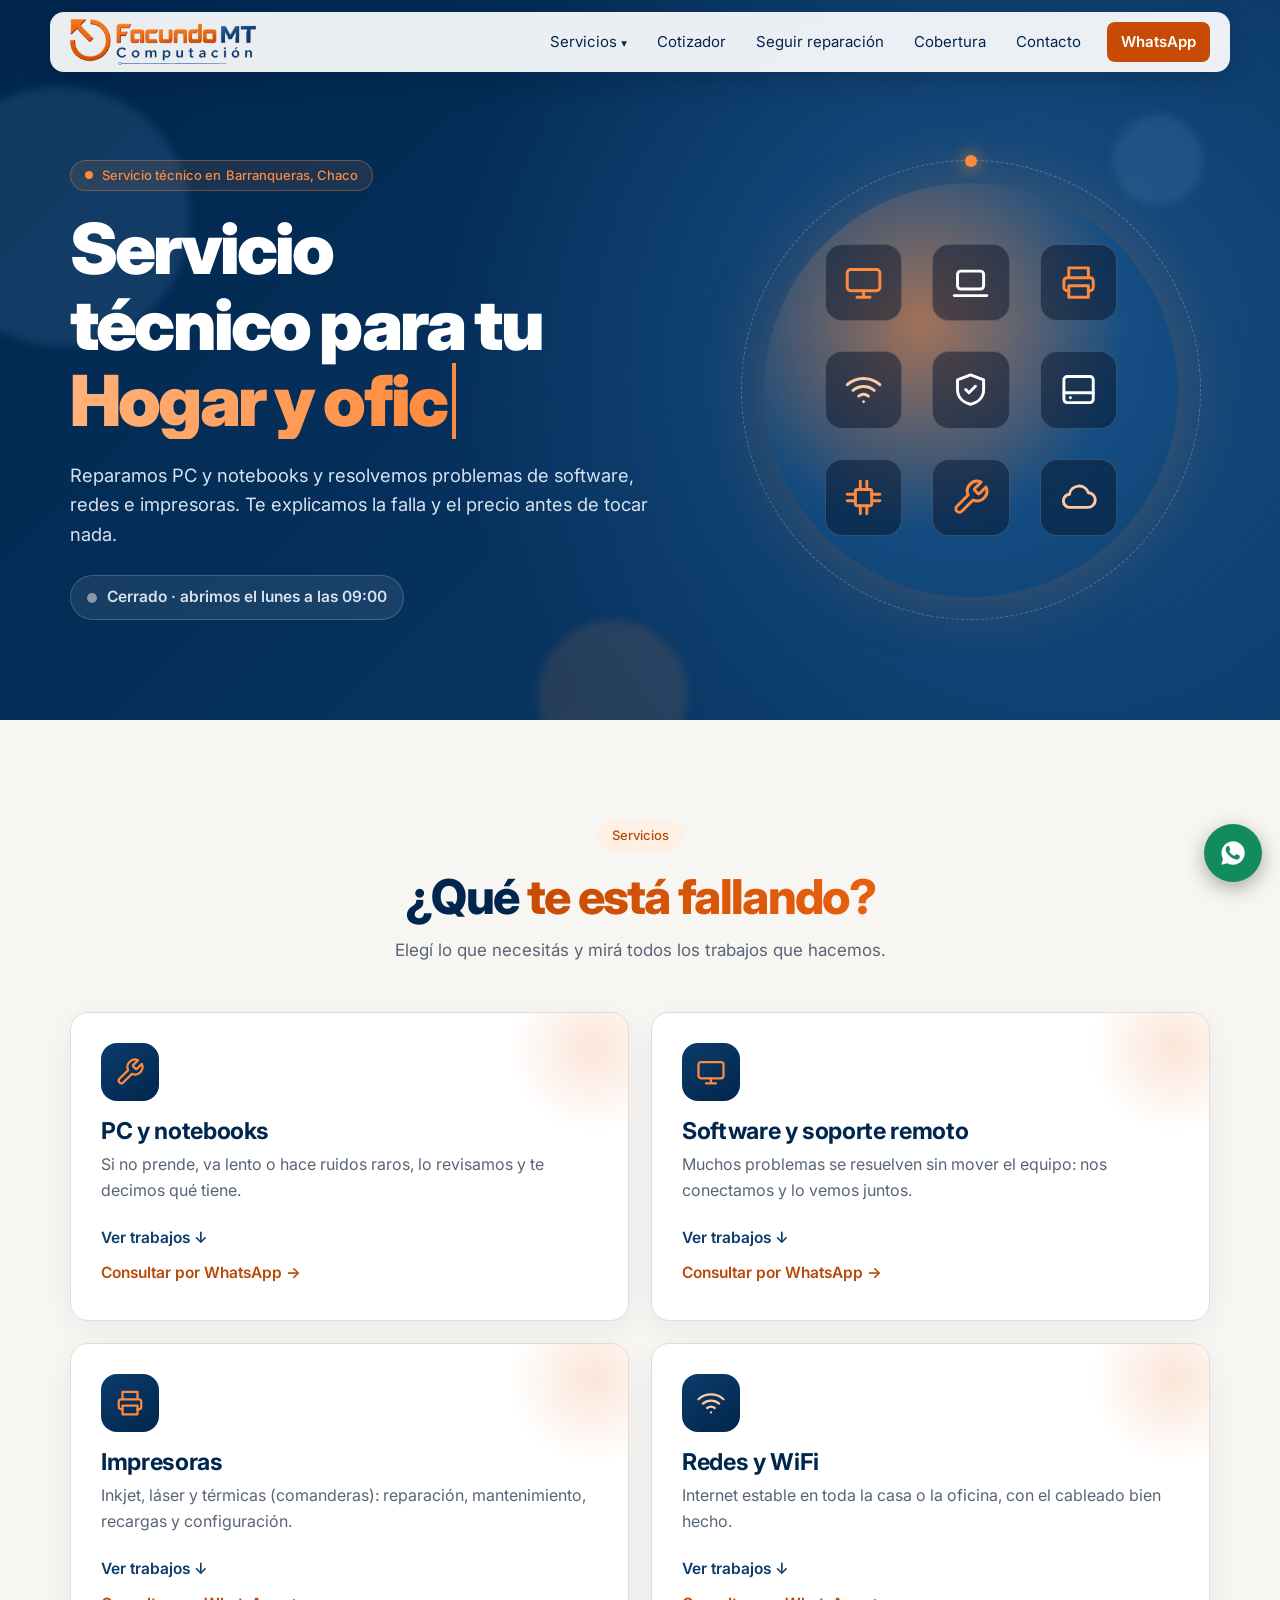
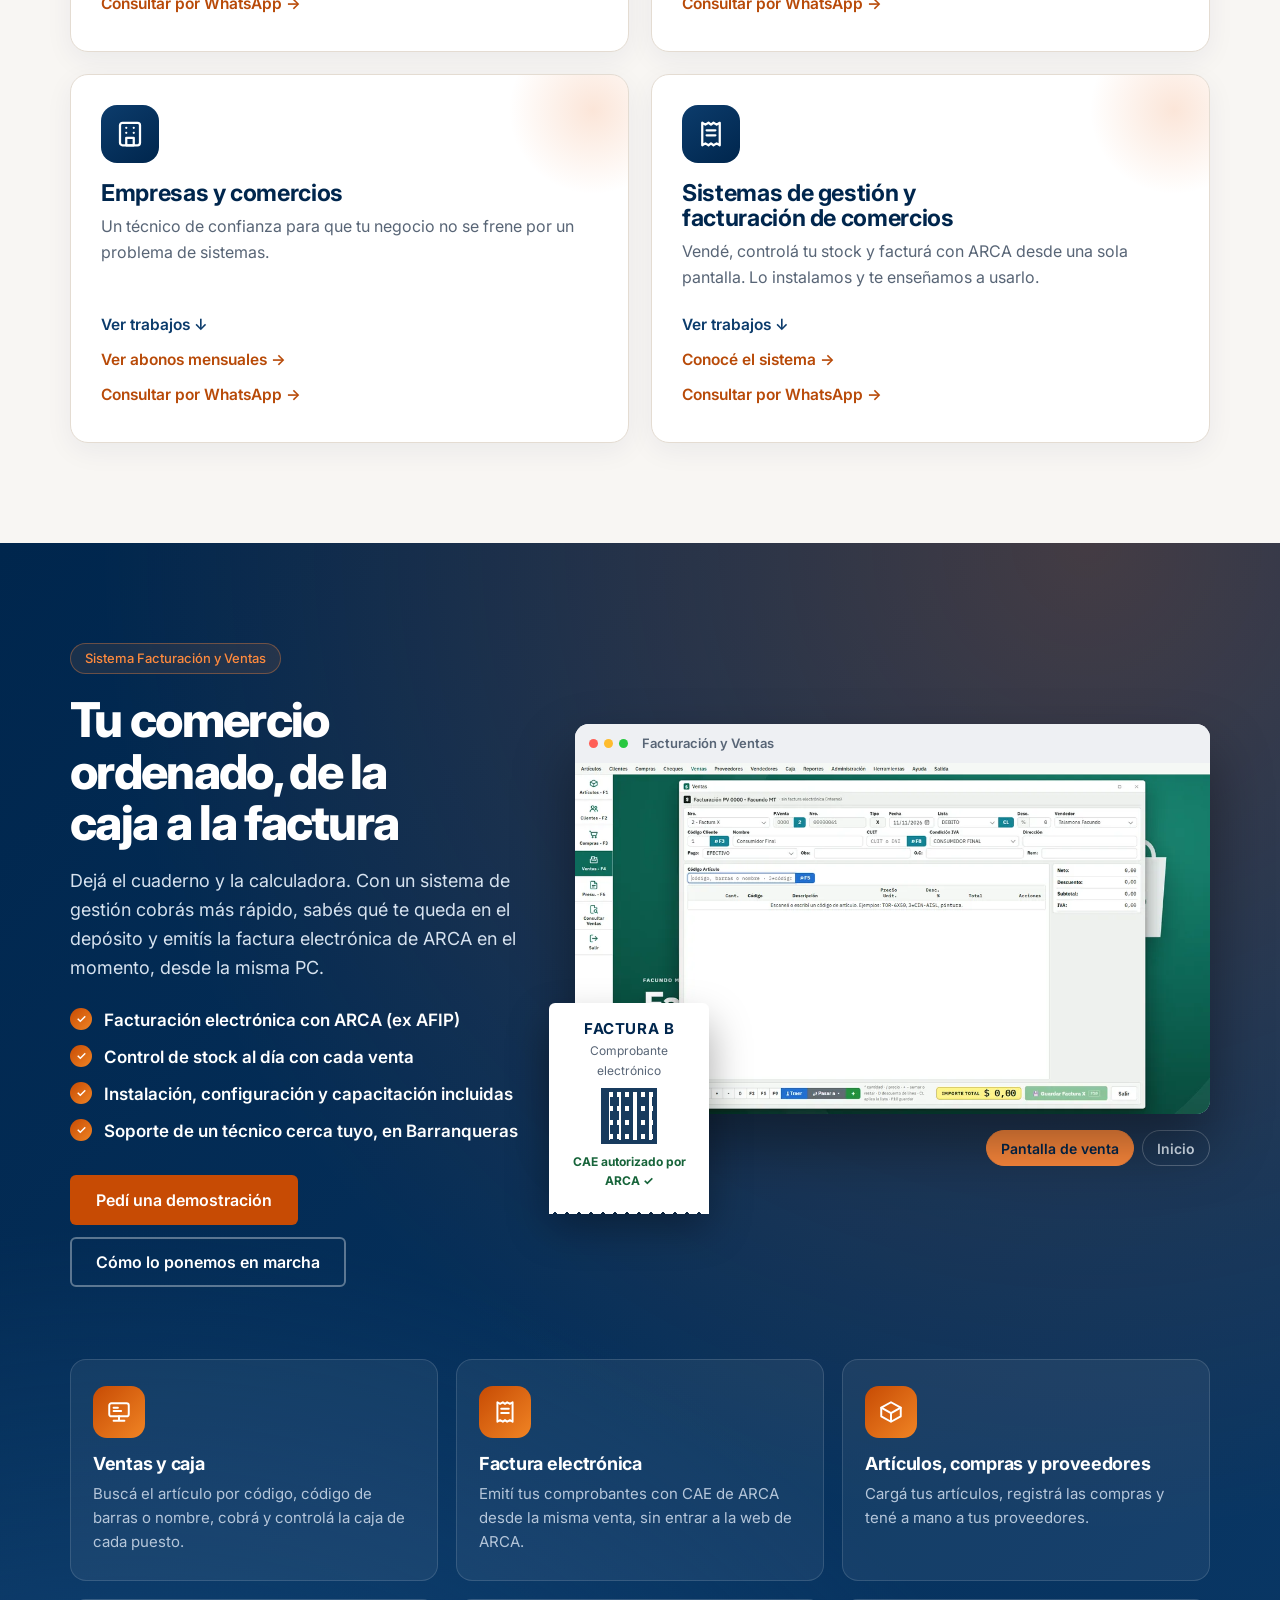
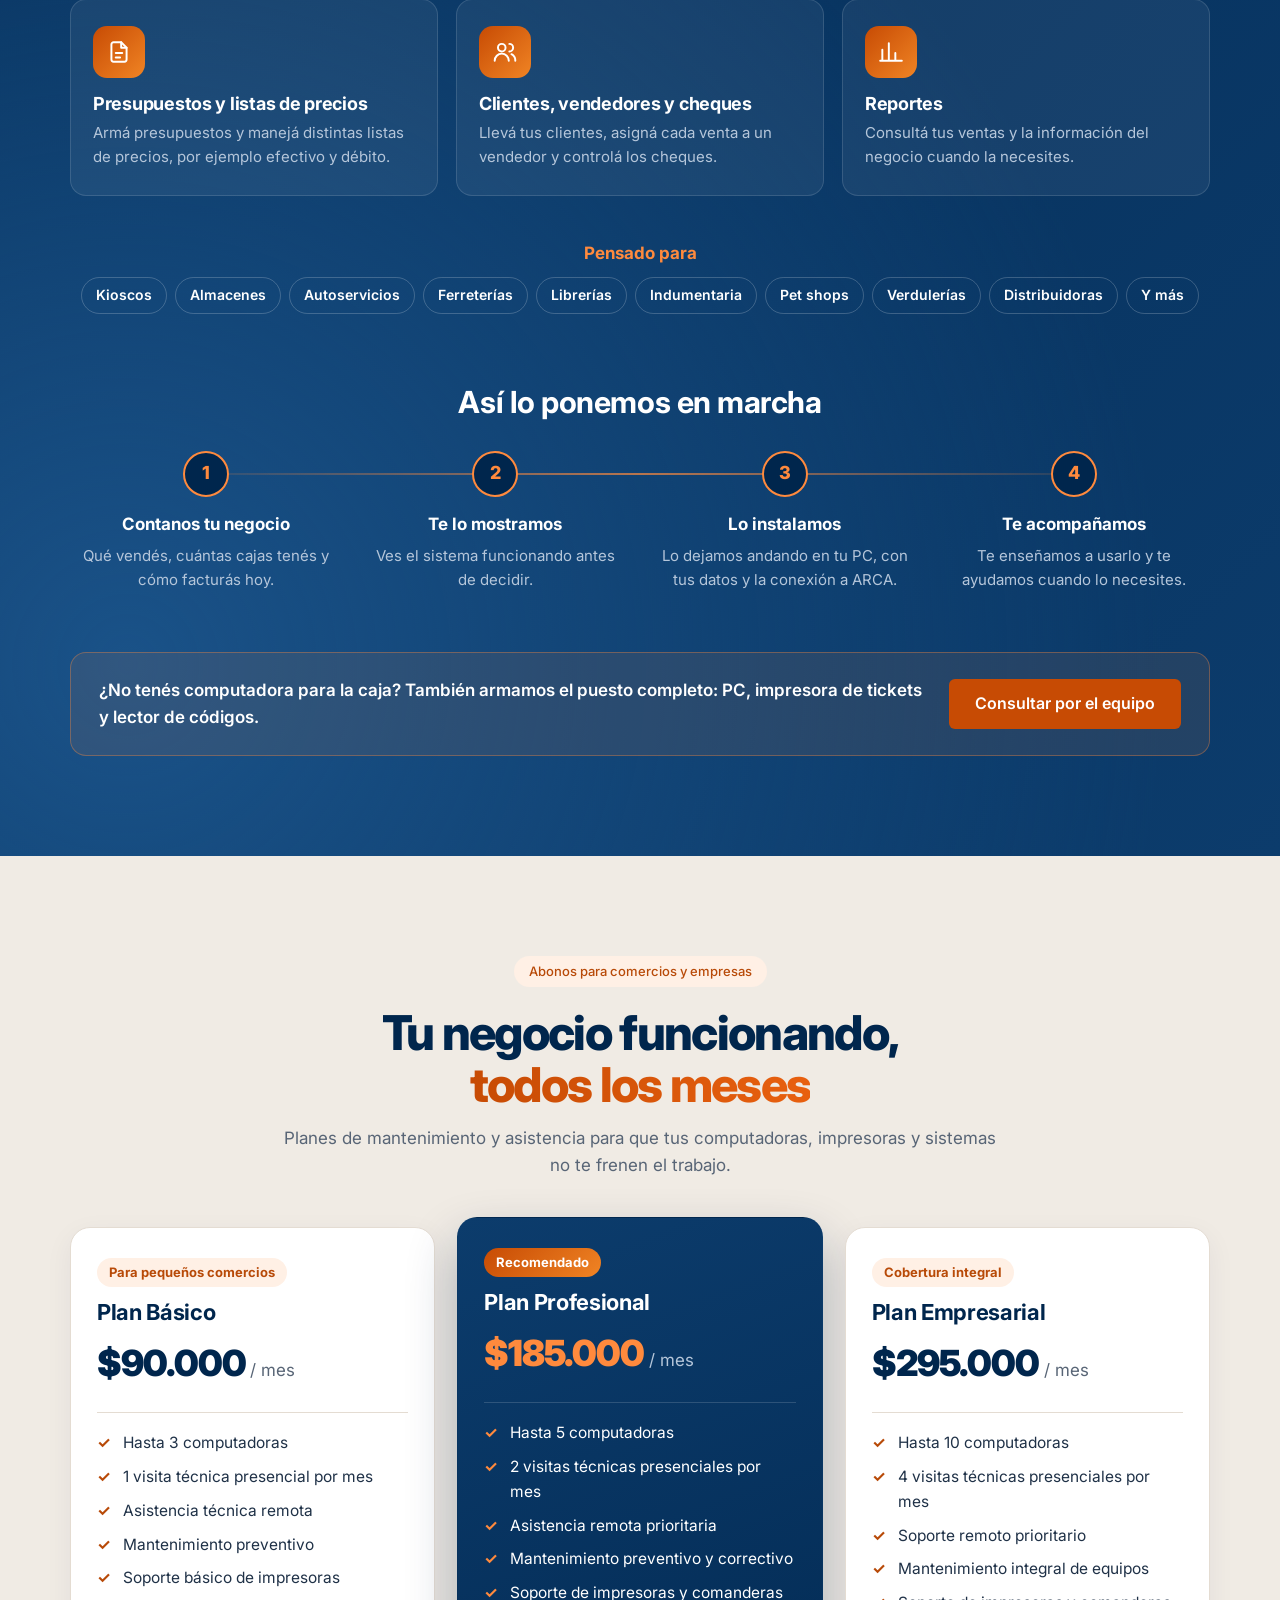
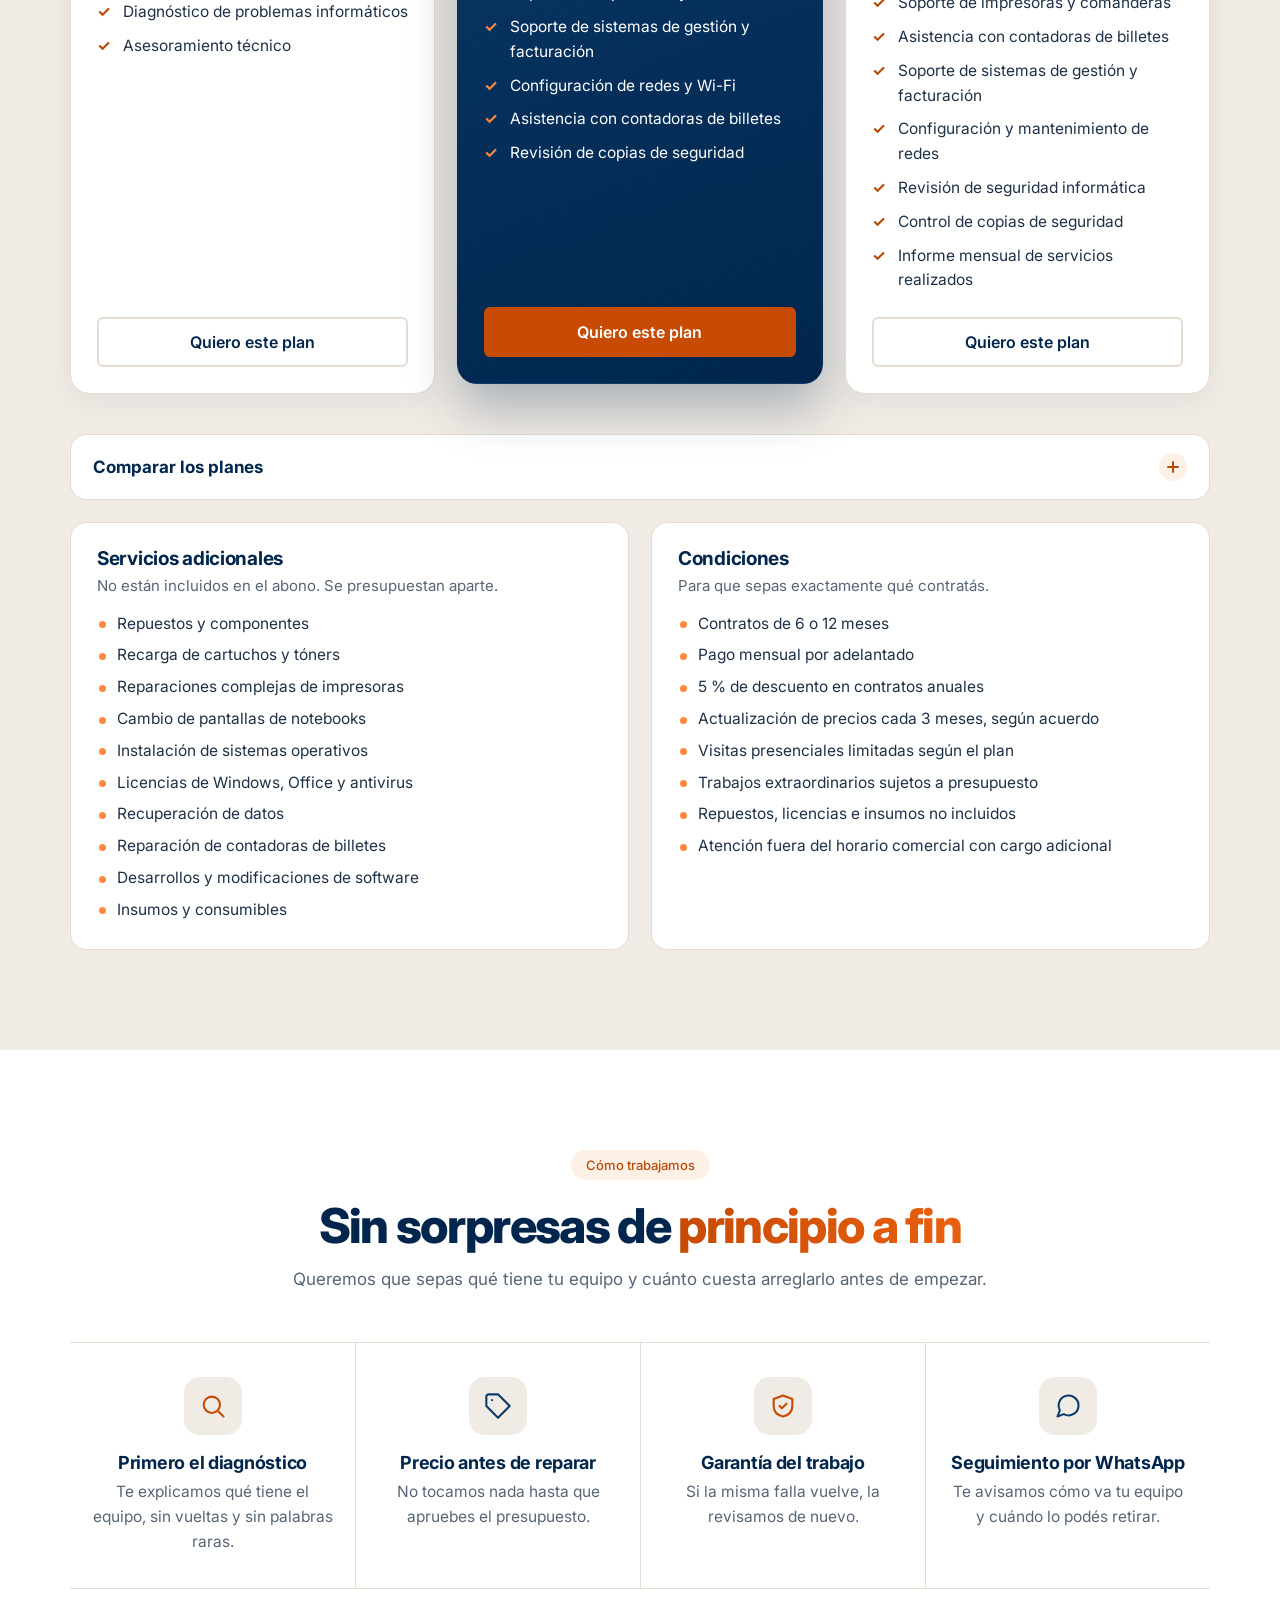
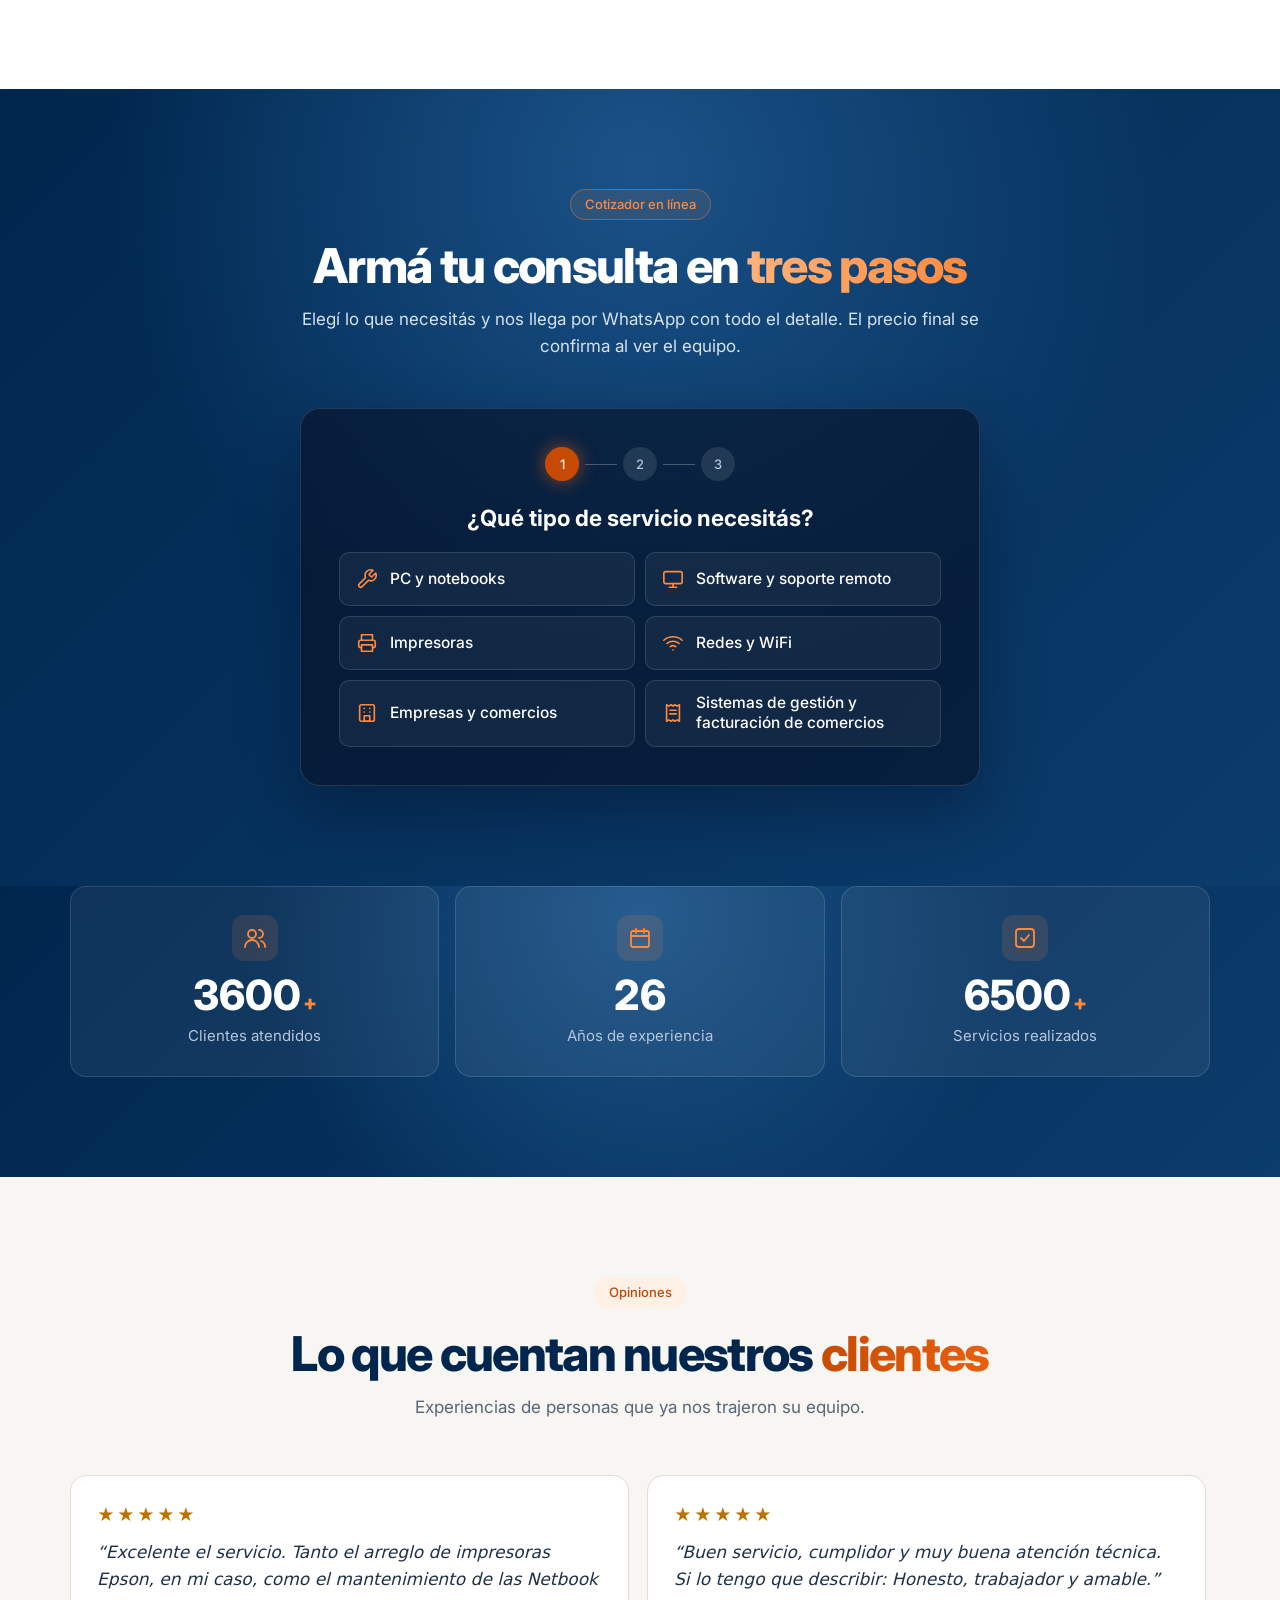
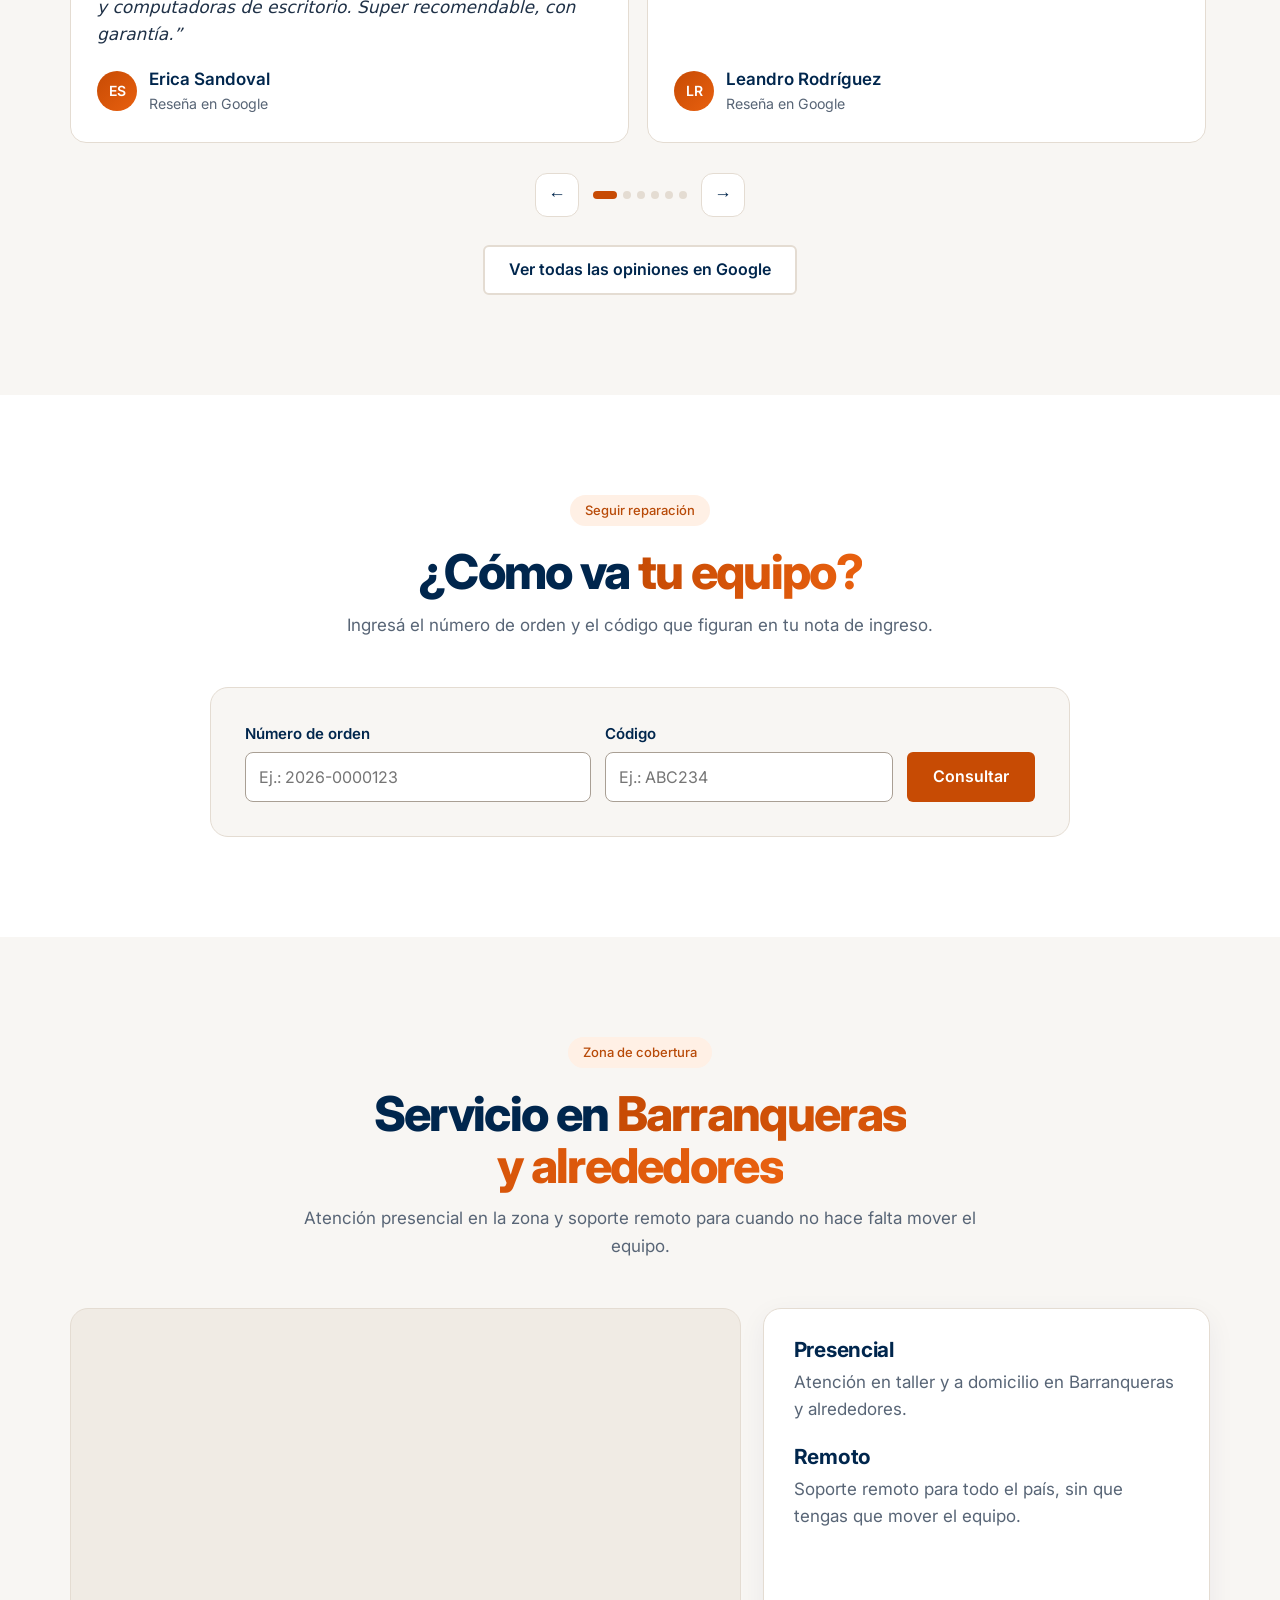
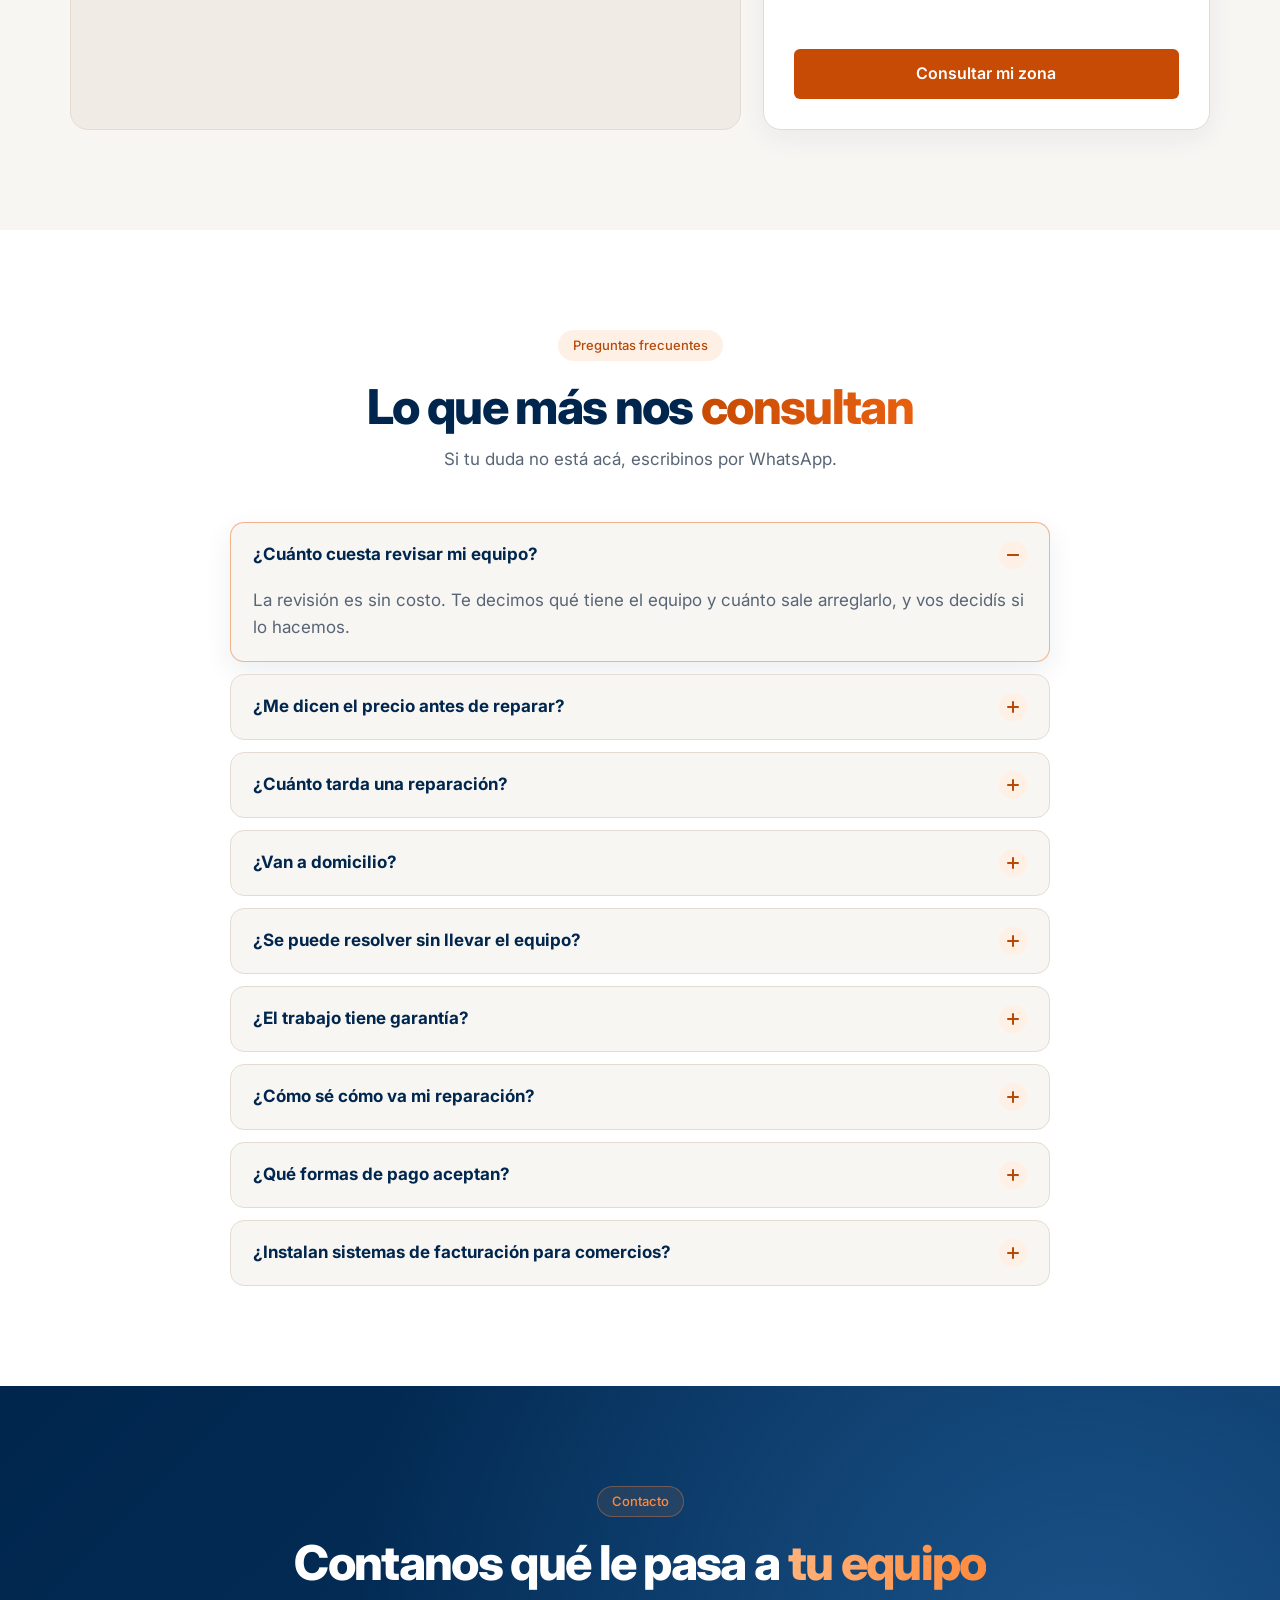
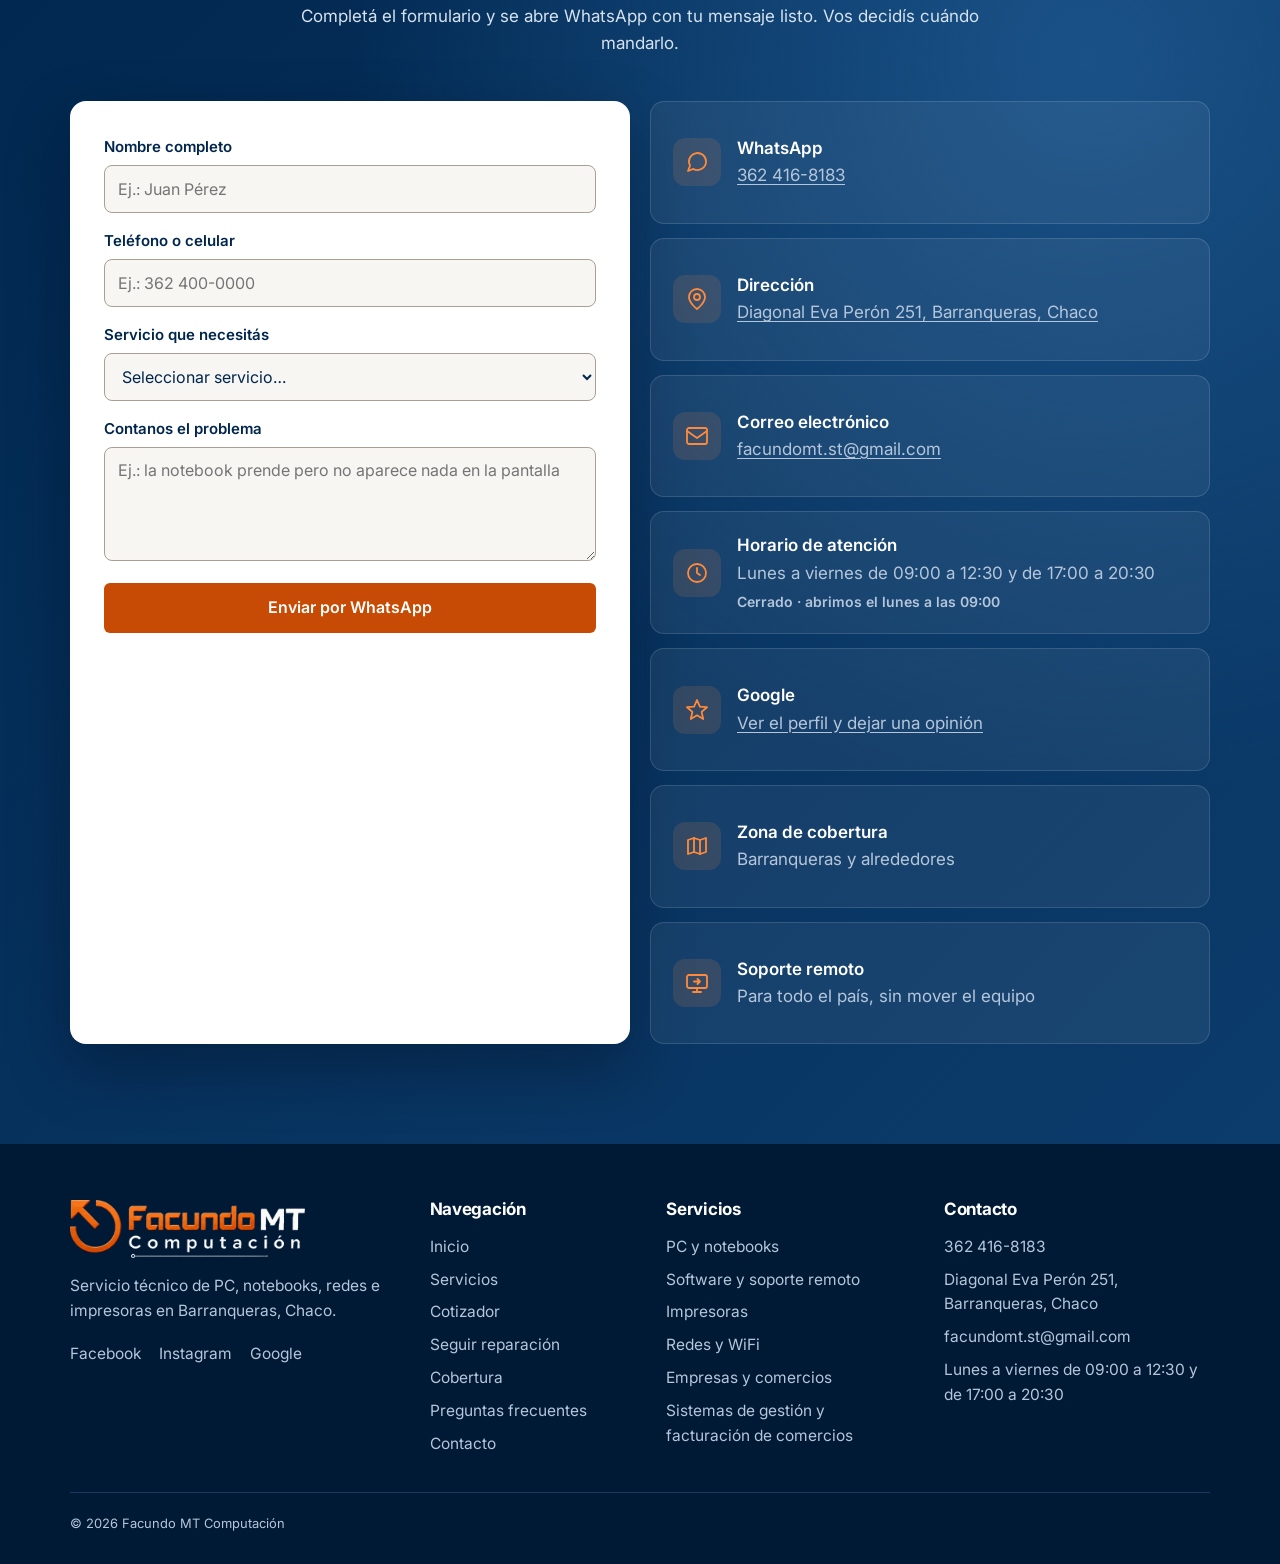
==== commit 17db2b12: "Abonos mensuales de mantenimiento para comercios y empresas Co-Authored-By: Claude Opus 5.5 <noreply" ====
--- a/index.html
+++ b/index.html
@@ -49,12 +49,12 @@
   ]
 }
 </script>
-<link rel="icon" type="image/png" href="favicon.png?v=28">
-<link rel="apple-touch-icon" href="favicon.png?v=28">
+<link rel="icon" type="image/png" href="favicon.png?v=30">
+<link rel="apple-touch-icon" href="favicon.png?v=30">
 <link rel="preconnect" href="https://fonts.googleapis.com">
 <link rel="preconnect" href="https://fonts.gstatic.com" crossorigin>
 <link href="https://fonts.googleapis.com/css2?family=Inter:wght@400;500;600;700;800;900&display=swap" rel="stylesheet">
-<link rel="stylesheet" href="estilos.css?v=28">
+<link rel="stylesheet" href="estilos.css?v=30">
 </head>
 <body>
 <a class="saltar" href="#servicios">Saltar al contenido</a>
@@ -63,7 +63,7 @@
 <header class="cabecera">
   <div class="contenedor cabecera-fila">
     <a class="marca" href="#inicio">
-      <img src="logo.png?v=28" alt="Facundo MT Computación" width="600" height="148">
+      <img src="logo.png?v=30" alt="Facundo MT Computación" width="600" height="148">
     </a>
     <button class="menu-boton" aria-expanded="false" aria-controls="menu" aria-label="Abrir menú">
       <span></span><span></span>
@@ -167,6 +167,40 @@
     </div>
   </section>
 
+
+  <section id="abonos" class="seccion seccion-abonos" hidden>
+    <div class="contenedor">
+      <div class="encabezado">
+        <p class="insignia insignia-clara">Abonos para comercios y empresas</p>
+        <h2>Tu negocio funcionando, <span class="texto-degrade">todos los meses</span></h2>
+        <p>Planes de mantenimiento y asistencia para que tus computadoras, impresoras y sistemas no te frenen el trabajo.</p>
+      </div>
+      <div class="planes" id="lista-planes"></div>
+
+      <details class="comparativa">
+        <summary>Comparar los planes <span class="pregunta-signo" aria-hidden="true"></span></summary>
+        <div class="comparativa-tabla">
+          <table>
+            <thead><tr><th scope="col">Servicio</th><th scope="col">Básico</th><th scope="col">Profesional</th><th scope="col">Empresarial</th></tr></thead>
+            <tbody id="tabla-abonos"></tbody>
+          </table>
+        </div>
+      </details>
+
+      <div class="abonos-extra">
+        <div>
+          <h3>Servicios adicionales</h3>
+          <p>No están incluidos en el abono. Se presupuestan aparte.</p>
+          <ul id="abonos-adicionales"></ul>
+        </div>
+        <div>
+          <h3>Condiciones</h3>
+          <p>Para que sepas exactamente qué contratás.</p>
+          <ul id="abonos-condiciones"></ul>
+        </div>
+      </div>
+    </div>
+  </section>
 
   <section class="seccion seccion-motivos">
     <div class="contenedor">
@@ -302,7 +336,7 @@
 <footer class="pie">
   <div class="contenedor pie-grilla">
     <div>
-      <img class="pie-marca" src="logo-claro.png?v=28" alt="Facundo MT Computación" width="600" height="148" loading="lazy">
+      <img class="pie-marca" src="logo-claro.png?v=30" alt="Facundo MT Computación" width="600" height="148" loading="lazy">
       <p>Servicio técnico de PC, notebooks, redes e impresoras en <span data-ciudad></span>.</p>
       <div id="pie-redes" class="pie-redes"></div>
     </div>
@@ -334,7 +368,7 @@
   <svg viewBox="0 0 24 24" width="28" height="28" aria-hidden="true"><path fill="currentColor" d="M12 2a10 10 0 0 0-8.6 15L2 22l5.1-1.3A10 10 0 1 0 12 2Zm5.8 14.1c-.2.7-1.4 1.3-2 1.4-.5.1-1.2.1-1.9-.1-.4-.1-1-.3-1.8-.7-3-1.3-5-4.4-5.200-4.600-.1-.2-1.200-1.600-1.200-3.100s.8-2.200 1.100-2.500c.3-.3.600-.4.800-.4h.6c.2 0 .4 0 .6.500l.8 2c.1.200.1.400 0 .6l-.3.5-.4.5c-.1.100-.3.300-.1.600.2.300.8 1.300 1.700 2.100 1.200 1 2.100 1.400 2.400 1.500.3.100.5.100.7-.1l.9-1.100c.2-.3.400-.2.700-.1l1.900.9c.3.100.5.200.6.300.100.200.100.800-.1 1.500Z"/></svg>
 </a>
 
-<script src="config.js?v=28"></script>
-<script src="app.js?v=28"></script>
+<script src="config.js?v=30"></script>
+<script src="app.js?v=30"></script>
 </body>
 </html>
--- a/estilos.css
+++ b/estilos.css
@@ -375,6 +375,57 @@
   .gestion-acciones .boton { width: 100%; }
 }
 
+/* Abonos */
+.seccion-abonos { background: var(--papel-2); }
+.planes { display: grid; grid-template-columns: repeat(3, 1fr); gap: 22px; align-items: stretch; }
+.plan { position: relative; display: flex; flex-direction: column; padding: 30px 26px 26px; background: var(--blanco); border: 1px solid var(--linea); border-radius: 20px; box-shadow: 0 8px 28px rgba(0, 38, 77, .06); transition: transform .25s, box-shadow .25s; }
+.plan:hover { transform: translateY(-6px); box-shadow: 0 20px 44px rgba(0, 38, 77, .14); }
+.plan-destacado { background: linear-gradient(160deg, #0c3c6c 0%, #00264d 100%); border-color: transparent; color: #d6e2ef; box-shadow: 0 24px 50px rgba(0, 38, 77, .3); transform: translateY(-10px); }
+.plan-destacado:hover { transform: translateY(-16px); }
+.plan-etiqueta { align-self: flex-start; padding: 4px 12px; border-radius: 999px; background: #fff0e5; color: var(--ambar-oscuro); font-size: .8125rem; font-weight: 700; }
+.plan-destacado .plan-etiqueta { background: linear-gradient(135deg, #c74b04, #f08424); color: #fff; }
+.plan h3 { margin-top: 14px; font-size: 1.375rem; }
+.plan-destacado h3 { color: var(--blanco); }
+.plan-precio { margin-top: 10px; color: var(--texto-suave); }
+.plan-precio strong { color: var(--tinta); font-size: 2.25rem; font-weight: 900; letter-spacing: -.03em; }
+.plan-precio .plan-consultar { font-size: 1.25rem; }
+.plan-destacado .plan-precio { color: #b5c6da; }
+.plan-destacado .plan-precio strong { color: var(--ambar); }
+.plan ul { list-style: none; margin: 20px 0 24px; padding: 18px 0 0; border-top: 1px solid var(--linea); display: grid; gap: 9px; font-size: .9688rem; }
+.plan-destacado ul { border-top-color: rgba(255, 255, 255, .15); color: #fff; }
+.plan li { position: relative; padding-left: 26px; }
+.plan li::before { content: "✓"; position: absolute; left: 0; color: var(--ambar-oscuro); font-weight: 700; }
+.plan-destacado li::before { color: var(--ambar); }
+.plan .boton { margin-top: auto; width: 100%; }
+
+.comparativa { margin-top: 40px; background: var(--blanco); border: 1px solid var(--linea); border-radius: 16px; }
+.comparativa summary { display: flex; align-items: center; justify-content: space-between; gap: 16px; padding: 18px 22px; color: var(--tinta); font-weight: 700; font-size: 1.0625rem; cursor: pointer; list-style: none; }
+.comparativa summary::-webkit-details-marker { display: none; }
+.comparativa[open] .pregunta-signo::after { transform: rotate(0deg); }
+.comparativa-tabla { overflow-x: auto; padding: 0 22px 20px; }
+.comparativa table { width: 100%; min-width: 520px; border-collapse: collapse; font-size: .9688rem; }
+.comparativa th, .comparativa td { padding: 11px 10px; border-bottom: 1px solid var(--linea); text-align: center; }
+.comparativa thead th { color: var(--tinta); font-weight: 800; }
+.comparativa thead th:nth-child(3) { color: var(--ambar-oscuro); }
+.comparativa tbody th { text-align: left; font-weight: 600; color: var(--texto); }
+.comparativa td.si { color: #17643a; font-weight: 700; }
+.comparativa td.no { color: #a0a9b5; }
+.comparativa tbody tr:hover { background: #fff8f2; }
+
+.abonos-extra { display: grid; grid-template-columns: 1fr 1fr; gap: 22px; margin-top: 22px; }
+.abonos-extra > div { padding: 26px; background: var(--blanco); border: 1px solid var(--linea); border-radius: 16px; }
+.abonos-extra h3 { font-size: 1.1875rem; }
+.abonos-extra p { margin-top: 4px; color: var(--texto-suave); font-size: .9375rem; }
+.abonos-extra ul { list-style: none; margin: 14px 0 0; padding: 0; display: grid; gap: 7px; font-size: .9688rem; }
+.abonos-extra li { position: relative; padding-left: 20px; }
+.abonos-extra li::before { content: ""; position: absolute; left: 2px; top: .62em; width: 7px; height: 7px; border-radius: 50%; background: var(--ambar); }
+
+@media (max-width: 900px) {
+  .planes { grid-template-columns: 1fr; max-width: 520px; margin-inline: auto; }
+  .plan-destacado, .plan-destacado:hover { transform: none; }
+  .abonos-extra { grid-template-columns: 1fr; }
+}
+
 .revelar { opacity: 0; transform: translateY(26px); transition: opacity .6s ease-out, transform .6s ease-out; }
 .revelar.visible { opacity: 1; transform: none; }
 @keyframes subir { from { opacity: 0; transform: translateY(22px); } to { opacity: 1; transform: none; } }
